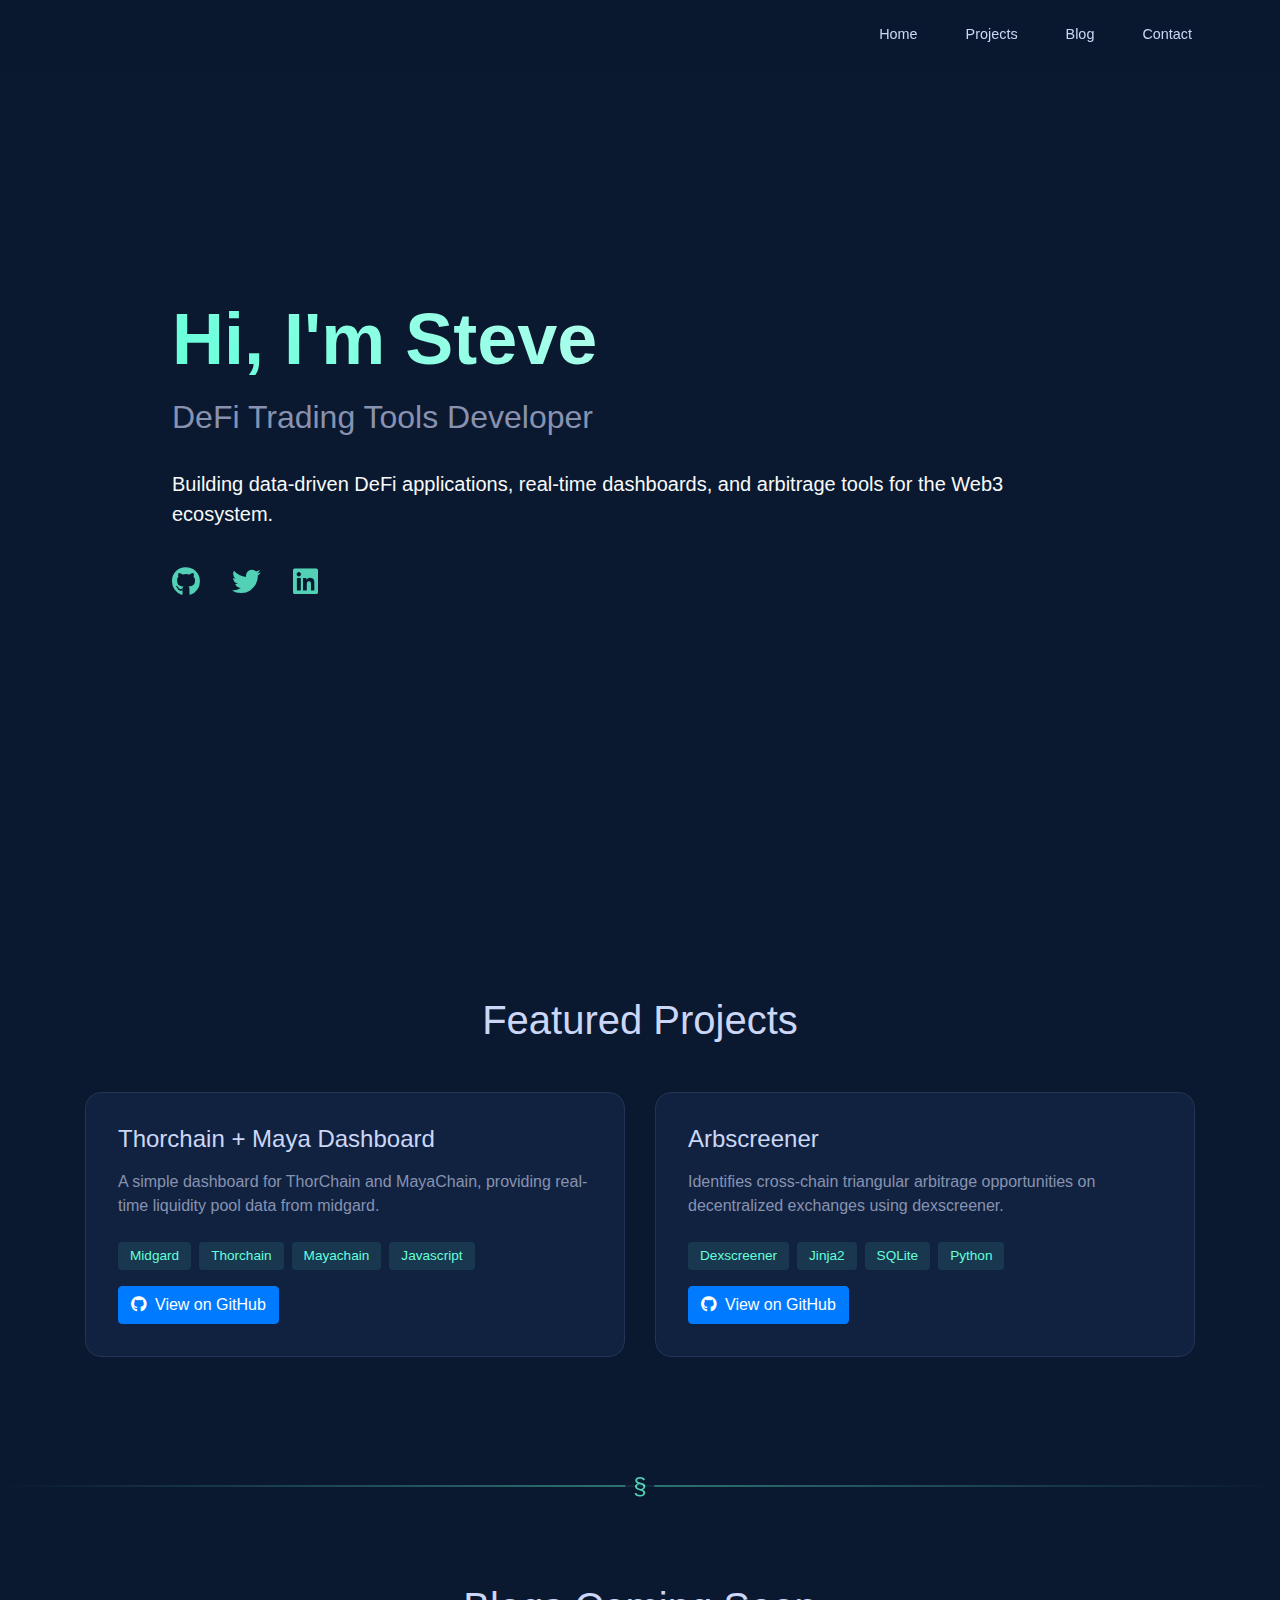
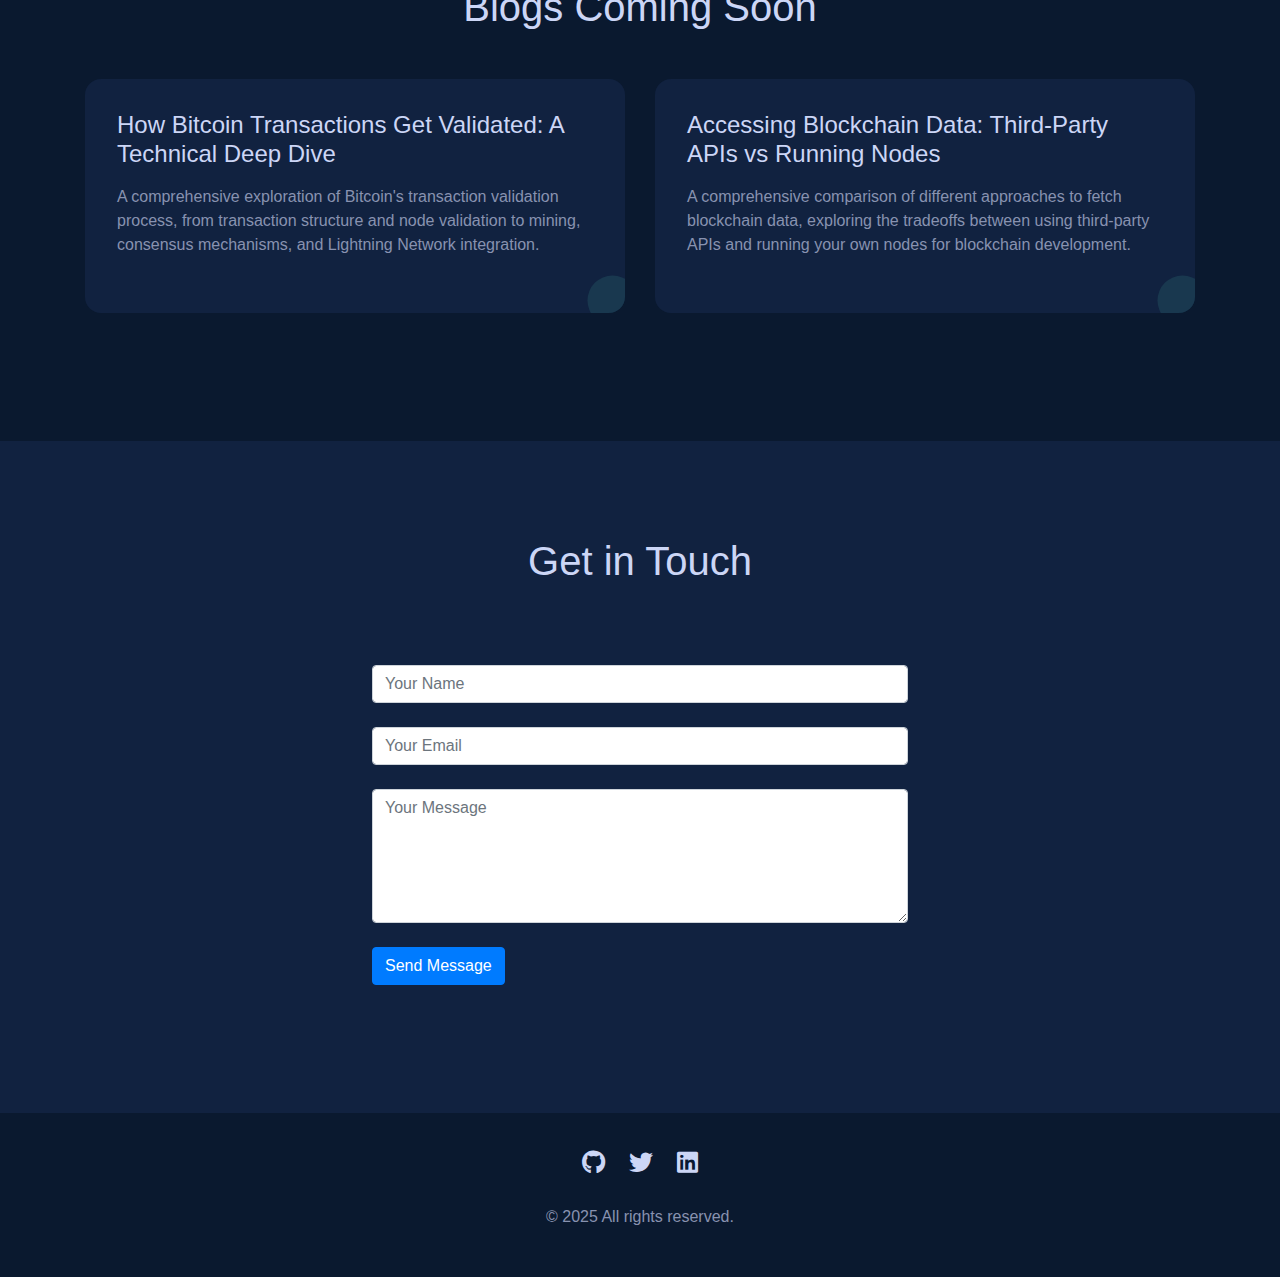
==== index.html @ c63697a7 "." ====
<!DOCTYPE html>
<html lang="en">
<head>
    <meta charset="UTF-8">
    <meta name="viewport" content="width=device-width, initial-scale=1.0">
    
    <!-- Enhanced SEO Meta Tags -->
    <meta name="description" content="Steve Howe - Blockchain Developer specializing in cryptocurrency, DeFi, and Web3 development. Former developer at Mandala Exchange and ShapeShift, based in Denver, Colorado and Dallas, Texas.">
    <meta name="keywords" content="Steve Howe, Blockchain Developer, Cryptocurrency, Mandala Exchange, ShapeShift, Denver, Dallas, Colorado, Texas, DeFi, Web3">
    <meta name="author" content="Steve Howe">
    
    <!-- Open Graph / Social Media Meta Tags -->
    <meta property="og:title" content="Steve Howe | Blockchain Developer Portfolio">
    <meta property="og:description" content="Steve Howe - Blockchain Developer specializing in cryptocurrency, DeFi, and Web3 development. Former developer at Mandala Exchange and ShapeShift.">
    <meta property="og:type" content="website">
    <meta property="og:url" content="https://howe-steve.github.io/Portfolio/">
    
    <!-- JSON-LD Structured Data -->
    <script type="application/ld+json">
    {
      "@context": "https://schema.org",
      "@type": "Person",
      "name": "Steve Howe",
      "jobTitle": "Blockchain Developer",
      "description": "Blockchain and cryptocurrency developer specializing in DeFi and Web3 development",
      "url": "https://howe-steve.github.io/Portfolio/",
      "sameAs": [
        "https://github.com/howe-steve",
        "https://x.com/bunt_btc",
        "https://www.linkedin.com/in/howe-s/"
      ],
      "address": {
        "@type": "PostalAddress",
        "addressRegion": ["Colorado", "Texas"],
        "addressLocality": ["Denver", "Dallas"]
      },
      "knowsAbout": ["Blockchain", "Cryptocurrency", "DeFi", "Web3", "Mandala Exchange", "ShapeShift"]
    }
    </script>
    
    <title>Steve Howe | Blockchain Developer - Denver & Dallas Based Cryptocurrency Expert</title>
    
    <!-- Prevent flash of white content -->
    <style>
        html, body {
            background-color: #0a192f !important;
        }
    </style>
    
    <!-- Resource hints for faster loading -->
    <link rel="preconnect" href="https://cdnjs.cloudflare.com">
    <link rel="preconnect" href="https://cdn.jsdelivr.net">
    <link rel="preload" href="static/styles.css" as="style">
    <link rel="preload" href="static/script.js" as="script">
    
    <!-- Critical CSS inline -->
    <style>
        /* Critical path CSS */
        :root {
            --primary-color: #0a192f;
            --secondary-color: #64ffda;
            --light-color: #ccd6f6;
        }
        body {
            font-family: system-ui, -apple-system, sans-serif;
            background-color: var(--primary-color);
            color: var(--light-color);
            margin: 0;
            opacity: 0;
            min-height: 100vh;
            width: 100%;
        }
        body.loaded {
            opacity: 1;
            transition: opacity 0.3s ease;
        }
        .loading-bar {
            position: fixed;
            top: 0;
            left: 0;
            width: 100%;
            height: 3px;
            background-color: var(--secondary-color);
            transform-origin: left;
            z-index: 2000;
        }
        /* Ensure sections have background color during load */
        #blog, #projects, #contact {
            background-color: var(--primary-color);
            width: 100%;
            margin: 0;
            padding: 6rem 0;
        }
        .container {
            width: 100%;
            max-width: 1200px;
            margin: 0 auto;
            padding: 0 2rem;
        }
    </style>
    
    <!-- Preload main stylesheet -->
    <link rel="preload" href="static/styles.css" as="style">
    
    <!-- Load main stylesheet -->
    <link rel="stylesheet" href="static/styles.css">
    
    <!-- Defer non-critical CSS -->
    <link rel="stylesheet" href="https://cdnjs.cloudflare.com/ajax/libs/font-awesome/6.0.0-beta3/css/all.min.css" media="print" onload="this.media='all'">
    <link rel="stylesheet" href="https://cdn.jsdelivr.net/npm/bootstrap@4.1.3/dist/css/bootstrap.min.css" media="print" onload="this.media='all'">
    
    <!-- Optimized font loading -->
    <link rel="preconnect" href="https://fonts.googleapis.com">
    <link rel="preconnect" href="https://fonts.gstatic.com" crossorigin>
    <link href="https://fonts.googleapis.com/css2?family=Inter:wght@400;500;600;700&display=swap" rel="stylesheet" media="print" onload="this.media='all'">
</head>
<body>
    <div class="loading-bar"></div>

    <nav class="nav-container">
        <div class="nav-links">
            <a href="#home" class="nav-link">Home</a>
            <a href="#projects" class="nav-link">Projects</a>
            <a href="#blog" class="nav-link">Blog</a>
            <a href="#contact" class="nav-link">Contact</a>
        </div>
    </nav>

    <section id="home">
        <div class="container-home-content">
            <h1 class="container-home-heading">Hi, I'm Steve</h1>
            <h2 class="container-home-subheading">DeFi Trading Tools Developer</h2>
            <p class="lead text-light">Building data-driven DeFi applications, real-time dashboards, and arbitrage tools for the Web3 ecosystem.</p>
            <div class="home-social-links">
                <a href="https://github.com/howe-steve" class="home-social-link" target="_blank" rel="noopener noreferrer">
                    <i class="fab fa-github"></i>
                </a>
                <a href="https://x.com/bunt_btc" class="home-social-link" target="_blank" rel="noopener noreferrer">
                    <i class="fab fa-twitter"></i>
                </a>
                <a href="https://www.linkedin.com/in/howe-s/" class="home-social-link" target="_blank" rel="noopener noreferrer">
                    <i class="fab fa-linkedin"></i>
                </a>
            </div>
        </div>
    </section>

    <section id="projects">
        <div class="container">
            <h2 class="section-title">Featured Projects</h2>
            <div class="row">
                <div class="col-md-6">
                    <div class="project-card">
                        <h3 class="project-title">Thorchain + Maya Dashboard</h3>
                        <p class="project-description">A simple dashboard for ThorChain and MayaChain, providing real-time liquidity pool data from midgard.</p>
                        <div class="tech-stack">
                            <span class="tech-tag">Midgard</span>
                            <span class="tech-tag">Thorchain</span>
                            <span class="tech-tag">Mayachain</span>
                            <span class="tech-tag">Javascript</span>
                        </div>
                        <div class="mt-3">
                            <a href="https://github.com/howe-steve/thorchain-dashboard" class="btn btn-primary">
                                <i class="fab fa-github mr-2"></i>View on GitHub
                            </a>
                        </div>
                    </div>
                </div>
                <div class="col-md-6">
                    <div class="project-card">
                        <h3 class="project-title">Arbscreener</h3>
                        <p class="project-description">Identifies cross-chain triangular arbitrage opportunities on decentralized exchanges using dexscreener.</p>
                        <div class="tech-stack">
                            <span class="tech-tag">Dexscreener</span>
                            <span class="tech-tag">Jinja2</span>
                            <span class="tech-tag">SQLite</span>
                            <span class="tech-tag">Python</span>
                        </div>
                        <div class="mt-3">
                            <a href="https://github.com/howe-steve/arbscreener" class="btn btn-primary">
                                <i class="fab fa-github mr-2"></i>View on GitHub
                            </a>
                        </div>
                    </div>
                </div>
            </div>
        </div>
    </section>

    <div class="section-divider"></div>

    <section id="blog">
        <div class="container">
            <h2 class="section-title">Blogs Coming Soon</h2>
            <div class="row">
                <div class="col-md-6">
                    <div class="blog-post">
                        <h3 class="blog-title">How Bitcoin Transactions Get Validated: A Technical Deep Dive</h3>
                        <p class="blog-excerpt">A comprehensive exploration of Bitcoin's transaction validation process, from transaction structure and node validation to mining, consensus mechanisms, and Lightning Network integration.</p>
                        <!-- <a href="blog.html?id=bitcoin-validation" class="btn btn-primary">Read More</a> -->
                    </div>
                </div>
                <div class="col-md-6">
                    <div class="blog-post">
                        <h3 class="blog-title">Accessing Blockchain Data: Third-Party APIs vs Running Nodes</h3>
                        <p class="blog-excerpt">A comprehensive comparison of different approaches to fetch blockchain data, exploring the tradeoffs between using third-party APIs and running your own nodes for blockchain development.</p>
                        <!-- <a href="blog.html?id=blockchain-data" class="btn btn-primary">Read More</a> -->
                    </div>
                </div>
            </div>
        </div>
    </section>

    <section id="contact">
        <div class="container">
            <h2 class="section-title">Get in Touch</h2>
            <form class="contact-form">
                <div class="form-group">
                    <input type="text" class="form-control" placeholder="Your Name" required>
                </div>
                <div class="form-group">
                    <input type="email" class="form-control" placeholder="Your Email" required>
                </div>
                <div class="form-group">
                    <textarea class="form-control" rows="5" placeholder="Your Message" required></textarea>
                </div>
                <button type="submit" class="btn btn-primary">Send Message</button>
            </form>
        </div>
    </section>

    <footer>
        <div class="container">
            <div class="social-links">
                <a href="https://github.com/howe-steve" class="social-link"><i class="fab fa-github"></i></a>
                <a href="https://x.com/bunt_btc" class="social-link"><i class="fab fa-twitter"></i></a>
                <a href="https://www.linkedin.com/in/howe-s/" class="social-link"><i class="fab fa-linkedin"></i></a>
            </div>
            <p>&copy; 2025 All rights reserved.</p>
        </div>
    </footer>
    <script src="static/script.js"></script>
</body>
</html>
</qodoArtifact>
---- static/styles.css ----
:root {
    --primary-color: #0a192f;
    --secondary-color: #64ffda;
    --dark-color: #112240;
    --light-color: #ccd6f6;
    --text-color: #8892b0;
    --border-color: #233554;
    --hover-color: #172a45;
}

/* Base Styles */
body {
    font-family: 'Inter', system-ui, -apple-system, sans-serif;
    background-color: var(--primary-color);
    color: var(--light-color);
    line-height: 1.7;
    overflow-x: hidden;
    opacity: 0;
    transition: opacity 0.5s ease;
}

body.loaded {
    opacity: 1;
}

/* Navigation */
.nav-container {
    position: fixed;
    top: 0;
    width: 100%;
    background-color: rgba(10, 25, 47, 0.85);
    backdrop-filter: blur(10px);
    z-index: 1000;
    padding: 1rem 0;
    transition: all 0.3s ease;
}

.nav-container.scrolled {
    padding: 0.5rem 0;
    box-shadow: 0 10px 30px -10px rgba(2,12,27,0.7);
}

.nav-links {
    display: flex;
    justify-content: flex-end;
    align-items: center;
    max-width: 1200px;
    margin: 0 auto;
    padding: 0 2rem;
}

.nav-link {
    color: var(--light-color);
    text-decoration: none;
    padding: 0.5rem 1rem;
    margin-left: 1rem;
    border-radius: 4px;
    transition: all 0.3s ease;
    font-size: 0.9rem;
    position: relative;
}

.nav-link::after {
    content: '';
    position: absolute;
    width: 0;
    height: 2px;
    bottom: 0;
    left: 50%;
    background-color: var(--secondary-color);
    transition: all 0.3s ease;
}

.nav-link:hover::after {
    width: 100%;
    left: 0;
}

/* Home Section */
#home {
    min-height: 100vh;
    display: flex;
    align-items: center;
    padding: 0 1.5rem;
    position: relative;
    background: linear-gradient(
        to bottom,
        var(--primary-color) 0%,
        rgba(10, 25, 47, 0.95) 100%
    );
}

.container-home-content {
    max-width: 1000px;
    margin: 0 auto;
    padding: 2rem;
}

.container-home-heading {
    font-size: 4.5rem;
    font-weight: 800;
    margin-bottom: 1rem;
    background: linear-gradient(45deg, var(--secondary-color), #fff);
    -webkit-background-clip: text;
    -webkit-text-fill-color: transparent;
    animation: fadeInUp 1s ease-out;
}

.container-home-subheading {
    font-size: 2rem;
    color: var(--text-color);
    margin-bottom: 2rem;
    animation: fadeInUp 1.2s ease-out;
}

/* Home Social Links */
.home-social-links {
    display: flex;
    gap: 2rem;
    margin-top: 2rem;
    animation: fadeInUp 1.4s ease-out;
}

.home-social-link {
    color: var(--secondary-color);
    font-size: 1.8rem;
    transition: all 0.3s ease;
    opacity: 0.8;
}

.home-social-link:hover {
    opacity: 1;
    transform: translateY(-3px);
    color: var(--secondary-color);
}

/* Projects Section */
#projects {
    width: 100%;
    background-color: var(--primary-color);
    padding: 6rem 0;
    margin: 0;
}

.section-title {
    font-size: 2.5rem;
    margin-bottom: 3rem;
    text-align: center;
    color: var(--light-color);
}

.project-card {
    background-color: var(--dark-color);
    border-radius: 1rem;
    padding: 2rem;
    transition: all 0.3s ease;
    border: 1px solid var(--border-color);
    position: relative;
    overflow: hidden;
    margin-bottom: 2rem;
}

.project-card::before {
    content: '';
    position: absolute;
    top: 0;
    left: 0;
    width: 100%;
    height: 4px;
    background: linear-gradient(90deg, var(--secondary-color), #64ffda);
    transform: scaleX(0);
    transition: transform 0.3s ease;
}

.project-card:hover::before {
    transform: scaleX(1);
}

.project-card:hover {
    transform: translateY(-10px);
}

.project-title {
    font-size: 1.5rem;
    color: var(--light-color);
    margin-bottom: 1rem;
}

.project-description {
    color: var(--text-color);
    margin-bottom: 1.5rem;
}

.tech-stack {
    display: flex;
    flex-wrap: wrap;
    gap: 0.5rem;
    margin-top: 1rem;
}

.tech-tag {
    background-color: rgba(100, 255, 218, 0.1);
    color: var(--secondary-color);
    padding: 0.25rem 0.75rem;
    border-radius: 4px;
    font-size: 0.85rem;
    transition: all 0.3s ease;
}

.tech-tag:hover {
    background-color: rgba(100, 255, 218, 0.2);
    transform: translateY(-2px);
}

/* Blog Section */
#blog {
    width: 100%;
    background-color: var(--primary-color);
    padding: 6rem 0;
    margin: 0;
}

.blog-post {
    background-color: var(--dark-color);
    border-radius: 1rem;
    padding: 2rem;
    transition: all 0.3s ease;
    position: relative;
    overflow: hidden;
    margin-bottom: 2rem;
}

.blog-post::after {
    content: '';
    position: absolute;
    bottom: 0;
    right: 0;
    width: 50px;
    height: 50px;
    background: var(--secondary-color);
    opacity: 0.1;
    border-radius: 50%;
    transform: translate(25%, 25%);
    transition: all 0.3s ease;
}

.blog-post:hover::after {
    transform: scale(3);
}

.blog-title {
    font-size: 1.5rem;
    color: var(--light-color);
    margin-bottom: 1rem;
}

.blog-excerpt {
    color: var(--text-color);
    margin-bottom: 1.5rem;
}

/* Contact Section */
#contact {
    width: 100%;
    background-color: var(--dark-color);
    padding: 6rem 0;
    margin: 0;
}

.contact-form {
    max-width: 600px;
    margin: 0 auto;
    padding: 2rem;
}

.form-control {
    background-color: var(--primary-color);
    border: 1px solid var(--border-color);
    color: var(--light-color);
    padding: 1rem;
    margin-bottom: 1.5rem;
    border-radius: 0.5rem;
}

.form-control:focus {
    border-color: var(--secondary-color);
    box-shadow: 0 0 0 0.2rem rgba(100, 255, 218, 0.25);
}

.btn-primary {
    background-color: transparent;
    border: 1px solid var(--secondary-color);
    color: var(--secondary-color);
    padding: 0.75rem 2rem;
    border-radius: 0.5rem;
    transition: all 0.3s ease;
}

.btn-primary:hover {
    background-color: rgba(100, 255, 218, 0.1);
    transform: translateY(-2px);
}

/* Footer */
footer {
    background-color: var(--primary-color);
    padding: 2rem 0;
    text-align: center;
    color: var(--text-color);
}

.social-links {
    display: flex;
    justify-content: center;
    gap: 1.5rem;
    margin-bottom: 1.5rem;
}

.social-link {
    color: var(--light-color);
    font-size: 1.5rem;
    transition: all 0.3s ease;
}

.social-link:hover {
    color: var(--secondary-color);
    transform: translateY(-2px);
}

/* Animations */
@keyframes fadeInUp {
    from {
        opacity: 0;
        transform: translateY(20px);
    }
    to {
        opacity: 1;
        transform: translateY(0);
    }
}

/* Loading Animation */
.loading-bar {
    position: fixed;
    top: 0;
    left: 0;
    width: 100%;
    height: 3px;
    background-color: var(--secondary-color);
    transform-origin: left;
    opacity: 0.7;
    z-index: 2000;
}

@keyframes loading {
    0% { transform: scaleX(0); }
    50% { transform: scaleX(0.5); }
    100% { transform: scaleX(1); }
}

/* Responsive Design */
@media (max-width: 768px) {
    .container-home-heading {
        font-size: 3rem;
    }

    .container-home-subheading {
        font-size: 1.5rem;
    }

    .nav-container {
        padding: 0.5rem 0;
    }

    .nav-links {
        justify-content: center;
    }

    .nav-link {
        padding: 0.25rem 0.5rem;
        margin-left: 0.5rem;
    }

    .project-card, .blog-post {
        margin-bottom: 1.5rem;
    }
}

/* Update container class */
.container {
    width: 100%;
    max-width: 1200px;
    margin: 0 auto;
    padding: 0 2rem;
}

/* Section Divider */
.section-divider {
    width: 100%;
    height: 2px;
    background-color: var(--primary-color);
    position: relative;
    margin: 0;
    padding: 0;
}

.section-divider::after {
    content: '';
    position: absolute;
    top: 50%;
    left: 0;
    width: 100%;
    height: 2px;
    background: linear-gradient(
        90deg,
        transparent 0%,
        var(--secondary-color) 50%,
        transparent 100%
    );
    opacity: 0.4;
    transform: translateY(-50%);
}

.section-divider::before {
    content: '§';
    position: absolute;
    left: 50%;
    top: 50%;
    transform: translate(-50%, -50%);
    background-color: var(--primary-color);
    color: var(--secondary-color);
    padding: 0.5rem;
    font-size: 1.5rem;
    opacity: 0.8;
    z-index: 1;
}

#blog-content {
    background-color: var(--dark-color);
    color: var(--light-color);
    position: relative;
    z-index: 1;
    user-select: text;
    -webkit-user-select: text;
    -moz-user-select: text;
    -ms-user-select: text;
}
---- static/styles.css ----
:root {
    --primary-color: #0a192f;
    --secondary-color: #64ffda;
    --dark-color: #112240;
    --light-color: #ccd6f6;
    --text-color: #8892b0;
    --border-color: #233554;
    --hover-color: #172a45;
}

/* Base Styles */
body {
    font-family: 'Inter', system-ui, -apple-system, sans-serif;
    background-color: var(--primary-color);
    color: var(--light-color);
    line-height: 1.7;
    overflow-x: hidden;
    opacity: 0;
    transition: opacity 0.5s ease;
}

body.loaded {
    opacity: 1;
}

/* Navigation */
.nav-container {
    position: fixed;
    top: 0;
    width: 100%;
    background-color: rgba(10, 25, 47, 0.85);
    backdrop-filter: blur(10px);
    z-index: 1000;
    padding: 1rem 0;
    transition: all 0.3s ease;
}

.nav-container.scrolled {
    padding: 0.5rem 0;
    box-shadow: 0 10px 30px -10px rgba(2,12,27,0.7);
}

.nav-links {
    display: flex;
    justify-content: flex-end;
    align-items: center;
    max-width: 1200px;
    margin: 0 auto;
    padding: 0 2rem;
}

.nav-link {
    color: var(--light-color);
    text-decoration: none;
    padding: 0.5rem 1rem;
    margin-left: 1rem;
    border-radius: 4px;
    transition: all 0.3s ease;
    font-size: 0.9rem;
    position: relative;
}

.nav-link::after {
    content: '';
    position: absolute;
    width: 0;
    height: 2px;
    bottom: 0;
    left: 50%;
    background-color: var(--secondary-color);
    transition: all 0.3s ease;
}

.nav-link:hover::after {
    width: 100%;
    left: 0;
}

/* Home Section */
#home {
    min-height: 100vh;
    display: flex;
    align-items: center;
    padding: 0 1.5rem;
    position: relative;
    background: linear-gradient(
        to bottom,
        var(--primary-color) 0%,
        rgba(10, 25, 47, 0.95) 100%
    );
}

.container-home-content {
    max-width: 1000px;
    margin: 0 auto;
    padding: 2rem;
}

.container-home-heading {
    font-size: 4.5rem;
    font-weight: 800;
    margin-bottom: 1rem;
    background: linear-gradient(45deg, var(--secondary-color), #fff);
    -webkit-background-clip: text;
    -webkit-text-fill-color: transparent;
    animation: fadeInUp 1s ease-out;
}

.container-home-subheading {
    font-size: 2rem;
    color: var(--text-color);
    margin-bottom: 2rem;
    animation: fadeInUp 1.2s ease-out;
}

/* Home Social Links */
.home-social-links {
    display: flex;
    gap: 2rem;
    margin-top: 2rem;
    animation: fadeInUp 1.4s ease-out;
}

.home-social-link {
    color: var(--secondary-color);
    font-size: 1.8rem;
    transition: all 0.3s ease;
    opacity: 0.8;
}

.home-social-link:hover {
    opacity: 1;
    transform: translateY(-3px);
    color: var(--secondary-color);
}

/* Projects Section */
#projects {
    width: 100%;
    background-color: var(--primary-color);
    padding: 6rem 0;
    margin: 0;
}

.section-title {
    font-size: 2.5rem;
    margin-bottom: 3rem;
    text-align: center;
    color: var(--light-color);
}

.project-card {
    background-color: var(--dark-color);
    border-radius: 1rem;
    padding: 2rem;
    transition: all 0.3s ease;
    border: 1px solid var(--border-color);
    position: relative;
    overflow: hidden;
    margin-bottom: 2rem;
}

.project-card::before {
    content: '';
    position: absolute;
    top: 0;
    left: 0;
    width: 100%;
    height: 4px;
    background: linear-gradient(90deg, var(--secondary-color), #64ffda);
    transform: scaleX(0);
    transition: transform 0.3s ease;
}

.project-card:hover::before {
    transform: scaleX(1);
}

.project-card:hover {
    transform: translateY(-10px);
}

.project-title {
    font-size: 1.5rem;
    color: var(--light-color);
    margin-bottom: 1rem;
}

.project-description {
    color: var(--text-color);
    margin-bottom: 1.5rem;
}

.tech-stack {
    display: flex;
    flex-wrap: wrap;
    gap: 0.5rem;
    margin-top: 1rem;
}

.tech-tag {
    background-color: rgba(100, 255, 218, 0.1);
    color: var(--secondary-color);
    padding: 0.25rem 0.75rem;
    border-radius: 4px;
    font-size: 0.85rem;
    transition: all 0.3s ease;
}

.tech-tag:hover {
    background-color: rgba(100, 255, 218, 0.2);
    transform: translateY(-2px);
}

/* Blog Section */
#blog {
    width: 100%;
    background-color: var(--primary-color);
    padding: 6rem 0;
    margin: 0;
}

.blog-post {
    background-color: var(--dark-color);
    border-radius: 1rem;
    padding: 2rem;
    transition: all 0.3s ease;
    position: relative;
    overflow: hidden;
    margin-bottom: 2rem;
}

.blog-post::after {
    content: '';
    position: absolute;
    bottom: 0;
    right: 0;
    width: 50px;
    height: 50px;
    background: var(--secondary-color);
    opacity: 0.1;
    border-radius: 50%;
    transform: translate(25%, 25%);
    transition: all 0.3s ease;
}

.blog-post:hover::after {
    transform: scale(3);
}

.blog-title {
    font-size: 1.5rem;
    color: var(--light-color);
    margin-bottom: 1rem;
}

.blog-excerpt {
    color: var(--text-color);
    margin-bottom: 1.5rem;
}

/* Contact Section */
#contact {
    width: 100%;
    background-color: var(--dark-color);
    padding: 6rem 0;
    margin: 0;
}

.contact-form {
    max-width: 600px;
    margin: 0 auto;
    padding: 2rem;
}

.form-control {
    background-color: var(--primary-color);
    border: 1px solid var(--border-color);
    color: var(--light-color);
    padding: 1rem;
    margin-bottom: 1.5rem;
    border-radius: 0.5rem;
}

.form-control:focus {
    border-color: var(--secondary-color);
    box-shadow: 0 0 0 0.2rem rgba(100, 255, 218, 0.25);
}

.btn-primary {
    background-color: transparent;
    border: 1px solid var(--secondary-color);
    color: var(--secondary-color);
    padding: 0.75rem 2rem;
    border-radius: 0.5rem;
    transition: all 0.3s ease;
}

.btn-primary:hover {
    background-color: rgba(100, 255, 218, 0.1);
    transform: translateY(-2px);
}

/* Footer */
footer {
    background-color: var(--primary-color);
    padding: 2rem 0;
    text-align: center;
    color: var(--text-color);
}

.social-links {
    display: flex;
    justify-content: center;
    gap: 1.5rem;
    margin-bottom: 1.5rem;
}

.social-link {
    color: var(--light-color);
    font-size: 1.5rem;
    transition: all 0.3s ease;
}

.social-link:hover {
    color: var(--secondary-color);
    transform: translateY(-2px);
}

/* Animations */
@keyframes fadeInUp {
    from {
        opacity: 0;
        transform: translateY(20px);
    }
    to {
        opacity: 1;
        transform: translateY(0);
    }
}

/* Loading Animation */
.loading-bar {
    position: fixed;
    top: 0;
    left: 0;
    width: 100%;
    height: 3px;
    background-color: var(--secondary-color);
    transform-origin: left;
    opacity: 0.7;
    z-index: 2000;
}

@keyframes loading {
    0% { transform: scaleX(0); }
    50% { transform: scaleX(0.5); }
    100% { transform: scaleX(1); }
}

/* Responsive Design */
@media (max-width: 768px) {
    .container-home-heading {
        font-size: 3rem;
    }

    .container-home-subheading {
        font-size: 1.5rem;
    }

    .nav-container {
        padding: 0.5rem 0;
    }

    .nav-links {
        justify-content: center;
    }

    .nav-link {
        padding: 0.25rem 0.5rem;
        margin-left: 0.5rem;
    }

    .project-card, .blog-post {
        margin-bottom: 1.5rem;
    }
}

/* Update container class */
.container {
    width: 100%;
    max-width: 1200px;
    margin: 0 auto;
    padding: 0 2rem;
}

/* Section Divider */
.section-divider {
    width: 100%;
    height: 2px;
    background-color: var(--primary-color);
    position: relative;
    margin: 0;
    padding: 0;
}

.section-divider::after {
    content: '';
    position: absolute;
    top: 50%;
    left: 0;
    width: 100%;
    height: 2px;
    background: linear-gradient(
        90deg,
        transparent 0%,
        var(--secondary-color) 50%,
        transparent 100%
    );
    opacity: 0.4;
    transform: translateY(-50%);
}

.section-divider::before {
    content: '§';
    position: absolute;
    left: 50%;
    top: 50%;
    transform: translate(-50%, -50%);
    background-color: var(--primary-color);
    color: var(--secondary-color);
    padding: 0.5rem;
    font-size: 1.5rem;
    opacity: 0.8;
    z-index: 1;
}

#blog-content {
    background-color: var(--dark-color);
    color: var(--light-color);
    position: relative;
    z-index: 1;
    user-select: text;
    -webkit-user-select: text;
    -moz-user-select: text;
    -ms-user-select: text;
}
---- static/styles.css ----
:root {
    --primary-color: #0a192f;
    --secondary-color: #64ffda;
    --dark-color: #112240;
    --light-color: #ccd6f6;
    --text-color: #8892b0;
    --border-color: #233554;
    --hover-color: #172a45;
}

/* Base Styles */
body {
    font-family: 'Inter', system-ui, -apple-system, sans-serif;
    background-color: var(--primary-color);
    color: var(--light-color);
    line-height: 1.7;
    overflow-x: hidden;
    opacity: 0;
    transition: opacity 0.5s ease;
}

body.loaded {
    opacity: 1;
}

/* Navigation */
.nav-container {
    position: fixed;
    top: 0;
    width: 100%;
    background-color: rgba(10, 25, 47, 0.85);
    backdrop-filter: blur(10px);
    z-index: 1000;
    padding: 1rem 0;
    transition: all 0.3s ease;
}

.nav-container.scrolled {
    padding: 0.5rem 0;
    box-shadow: 0 10px 30px -10px rgba(2,12,27,0.7);
}

.nav-links {
    display: flex;
    justify-content: flex-end;
    align-items: center;
    max-width: 1200px;
    margin: 0 auto;
    padding: 0 2rem;
}

.nav-link {
    color: var(--light-color);
    text-decoration: none;
    padding: 0.5rem 1rem;
    margin-left: 1rem;
    border-radius: 4px;
    transition: all 0.3s ease;
    font-size: 0.9rem;
    position: relative;
}

.nav-link::after {
    content: '';
    position: absolute;
    width: 0;
    height: 2px;
    bottom: 0;
    left: 50%;
    background-color: var(--secondary-color);
    transition: all 0.3s ease;
}

.nav-link:hover::after {
    width: 100%;
    left: 0;
}

/* Home Section */
#home {
    min-height: 100vh;
    display: flex;
    align-items: center;
    padding: 0 1.5rem;
    position: relative;
    background: linear-gradient(
        to bottom,
        var(--primary-color) 0%,
        rgba(10, 25, 47, 0.95) 100%
    );
}

.container-home-content {
    max-width: 1000px;
    margin: 0 auto;
    padding: 2rem;
}

.container-home-heading {
    font-size: 4.5rem;
    font-weight: 800;
    margin-bottom: 1rem;
    background: linear-gradient(45deg, var(--secondary-color), #fff);
    -webkit-background-clip: text;
    -webkit-text-fill-color: transparent;
    animation: fadeInUp 1s ease-out;
}

.container-home-subheading {
    font-size: 2rem;
    color: var(--text-color);
    margin-bottom: 2rem;
    animation: fadeInUp 1.2s ease-out;
}

/* Home Social Links */
.home-social-links {
    display: flex;
    gap: 2rem;
    margin-top: 2rem;
    animation: fadeInUp 1.4s ease-out;
}

.home-social-link {
    color: var(--secondary-color);
    font-size: 1.8rem;
    transition: all 0.3s ease;
    opacity: 0.8;
}

.home-social-link:hover {
    opacity: 1;
    transform: translateY(-3px);
    color: var(--secondary-color);
}

/* Projects Section */
#projects {
    width: 100%;
    background-color: var(--primary-color);
    padding: 6rem 0;
    margin: 0;
}

.section-title {
    font-size: 2.5rem;
    margin-bottom: 3rem;
    text-align: center;
    color: var(--light-color);
}

.project-card {
    background-color: var(--dark-color);
    border-radius: 1rem;
    padding: 2rem;
    transition: all 0.3s ease;
    border: 1px solid var(--border-color);
    position: relative;
    overflow: hidden;
    margin-bottom: 2rem;
}

.project-card::before {
    content: '';
    position: absolute;
    top: 0;
    left: 0;
    width: 100%;
    height: 4px;
    background: linear-gradient(90deg, var(--secondary-color), #64ffda);
    transform: scaleX(0);
    transition: transform 0.3s ease;
}

.project-card:hover::before {
    transform: scaleX(1);
}

.project-card:hover {
    transform: translateY(-10px);
}

.project-title {
    font-size: 1.5rem;
    color: var(--light-color);
    margin-bottom: 1rem;
}

.project-description {
    color: var(--text-color);
    margin-bottom: 1.5rem;
}

.tech-stack {
    display: flex;
    flex-wrap: wrap;
    gap: 0.5rem;
    margin-top: 1rem;
}

.tech-tag {
    background-color: rgba(100, 255, 218, 0.1);
    color: var(--secondary-color);
    padding: 0.25rem 0.75rem;
    border-radius: 4px;
    font-size: 0.85rem;
    transition: all 0.3s ease;
}

.tech-tag:hover {
    background-color: rgba(100, 255, 218, 0.2);
    transform: translateY(-2px);
}

/* Blog Section */
#blog {
    width: 100%;
    background-color: var(--primary-color);
    padding: 6rem 0;
    margin: 0;
}

.blog-post {
    background-color: var(--dark-color);
    border-radius: 1rem;
    padding: 2rem;
    transition: all 0.3s ease;
    position: relative;
    overflow: hidden;
    margin-bottom: 2rem;
}

.blog-post::after {
    content: '';
    position: absolute;
    bottom: 0;
    right: 0;
    width: 50px;
    height: 50px;
    background: var(--secondary-color);
    opacity: 0.1;
    border-radius: 50%;
    transform: translate(25%, 25%);
    transition: all 0.3s ease;
}

.blog-post:hover::after {
    transform: scale(3);
}

.blog-title {
    font-size: 1.5rem;
    color: var(--light-color);
    margin-bottom: 1rem;
}

.blog-excerpt {
    color: var(--text-color);
    margin-bottom: 1.5rem;
}

/* Contact Section */
#contact {
    width: 100%;
    background-color: var(--dark-color);
    padding: 6rem 0;
    margin: 0;
}

.contact-form {
    max-width: 600px;
    margin: 0 auto;
    padding: 2rem;
}

.form-control {
    background-color: var(--primary-color);
    border: 1px solid var(--border-color);
    color: var(--light-color);
    padding: 1rem;
    margin-bottom: 1.5rem;
    border-radius: 0.5rem;
}

.form-control:focus {
    border-color: var(--secondary-color);
    box-shadow: 0 0 0 0.2rem rgba(100, 255, 218, 0.25);
}

.btn-primary {
    background-color: transparent;
    border: 1px solid var(--secondary-color);
    color: var(--secondary-color);
    padding: 0.75rem 2rem;
    border-radius: 0.5rem;
    transition: all 0.3s ease;
}

.btn-primary:hover {
    background-color: rgba(100, 255, 218, 0.1);
    transform: translateY(-2px);
}

/* Footer */
footer {
    background-color: var(--primary-color);
    padding: 2rem 0;
    text-align: center;
    color: var(--text-color);
}

.social-links {
    display: flex;
    justify-content: center;
    gap: 1.5rem;
    margin-bottom: 1.5rem;
}

.social-link {
    color: var(--light-color);
    font-size: 1.5rem;
    transition: all 0.3s ease;
}

.social-link:hover {
    color: var(--secondary-color);
    transform: translateY(-2px);
}

/* Animations */
@keyframes fadeInUp {
    from {
        opacity: 0;
        transform: translateY(20px);
    }
    to {
        opacity: 1;
        transform: translateY(0);
    }
}

/* Loading Animation */
.loading-bar {
    position: fixed;
    top: 0;
    left: 0;
    width: 100%;
    height: 3px;
    background-color: var(--secondary-color);
    transform-origin: left;
    opacity: 0.7;
    z-index: 2000;
}

@keyframes loading {
    0% { transform: scaleX(0); }
    50% { transform: scaleX(0.5); }
    100% { transform: scaleX(1); }
}

/* Responsive Design */
@media (max-width: 768px) {
    .container-home-heading {
        font-size: 3rem;
    }

    .container-home-subheading {
        font-size: 1.5rem;
    }

    .nav-container {
        padding: 0.5rem 0;
    }

    .nav-links {
        justify-content: center;
    }

    .nav-link {
        padding: 0.25rem 0.5rem;
        margin-left: 0.5rem;
    }

    .project-card, .blog-post {
        margin-bottom: 1.5rem;
    }
}

/* Update container class */
.container {
    width: 100%;
    max-width: 1200px;
    margin: 0 auto;
    padding: 0 2rem;
}

/* Section Divider */
.section-divider {
    width: 100%;
    height: 2px;
    background-color: var(--primary-color);
    position: relative;
    margin: 0;
    padding: 0;
}

.section-divider::after {
    content: '';
    position: absolute;
    top: 50%;
    left: 0;
    width: 100%;
    height: 2px;
    background: linear-gradient(
        90deg,
        transparent 0%,
        var(--secondary-color) 50%,
        transparent 100%
    );
    opacity: 0.4;
    transform: translateY(-50%);
}

.section-divider::before {
    content: '§';
    position: absolute;
    left: 50%;
    top: 50%;
    transform: translate(-50%, -50%);
    background-color: var(--primary-color);
    color: var(--secondary-color);
    padding: 0.5rem;
    font-size: 1.5rem;
    opacity: 0.8;
    z-index: 1;
}

#blog-content {
    background-color: var(--dark-color);
    color: var(--light-color);
    position: relative;
    z-index: 1;
    user-select: text;
    -webkit-user-select: text;
    -moz-user-select: text;
    -ms-user-select: text;
}
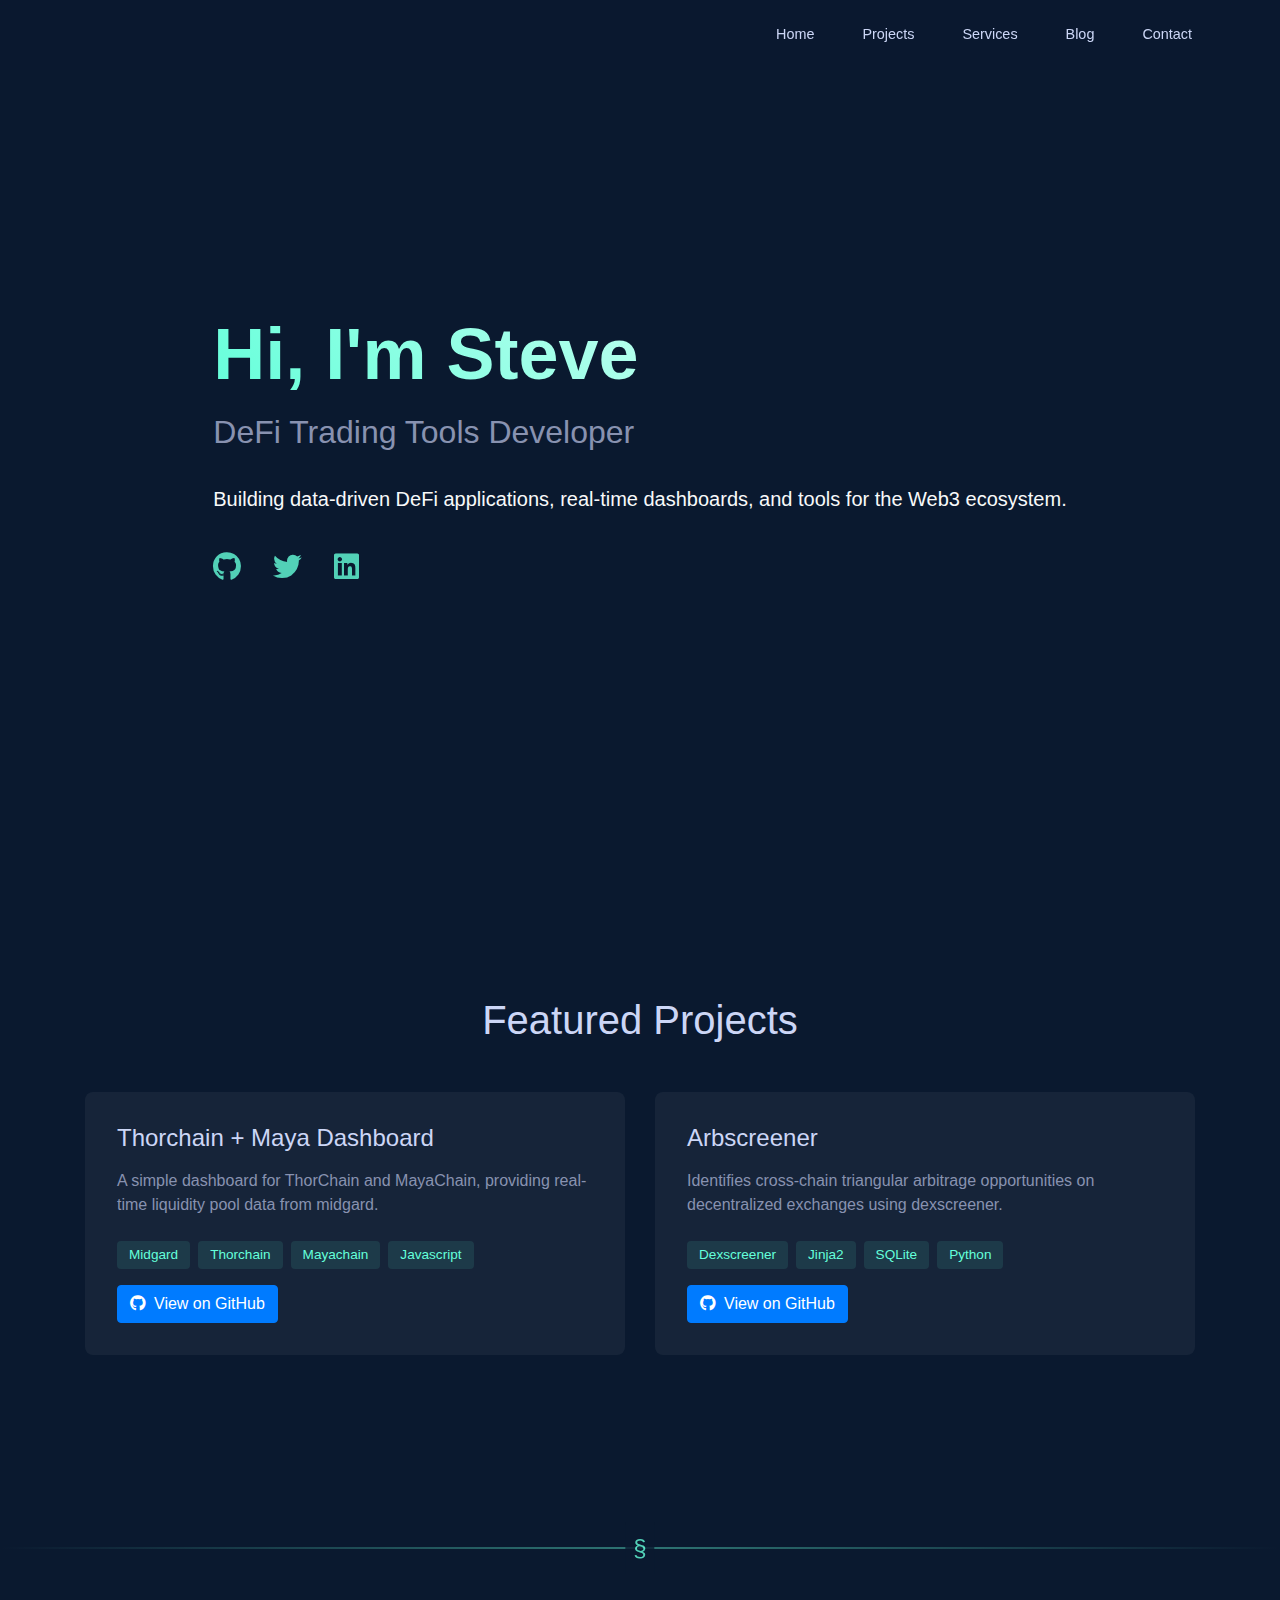
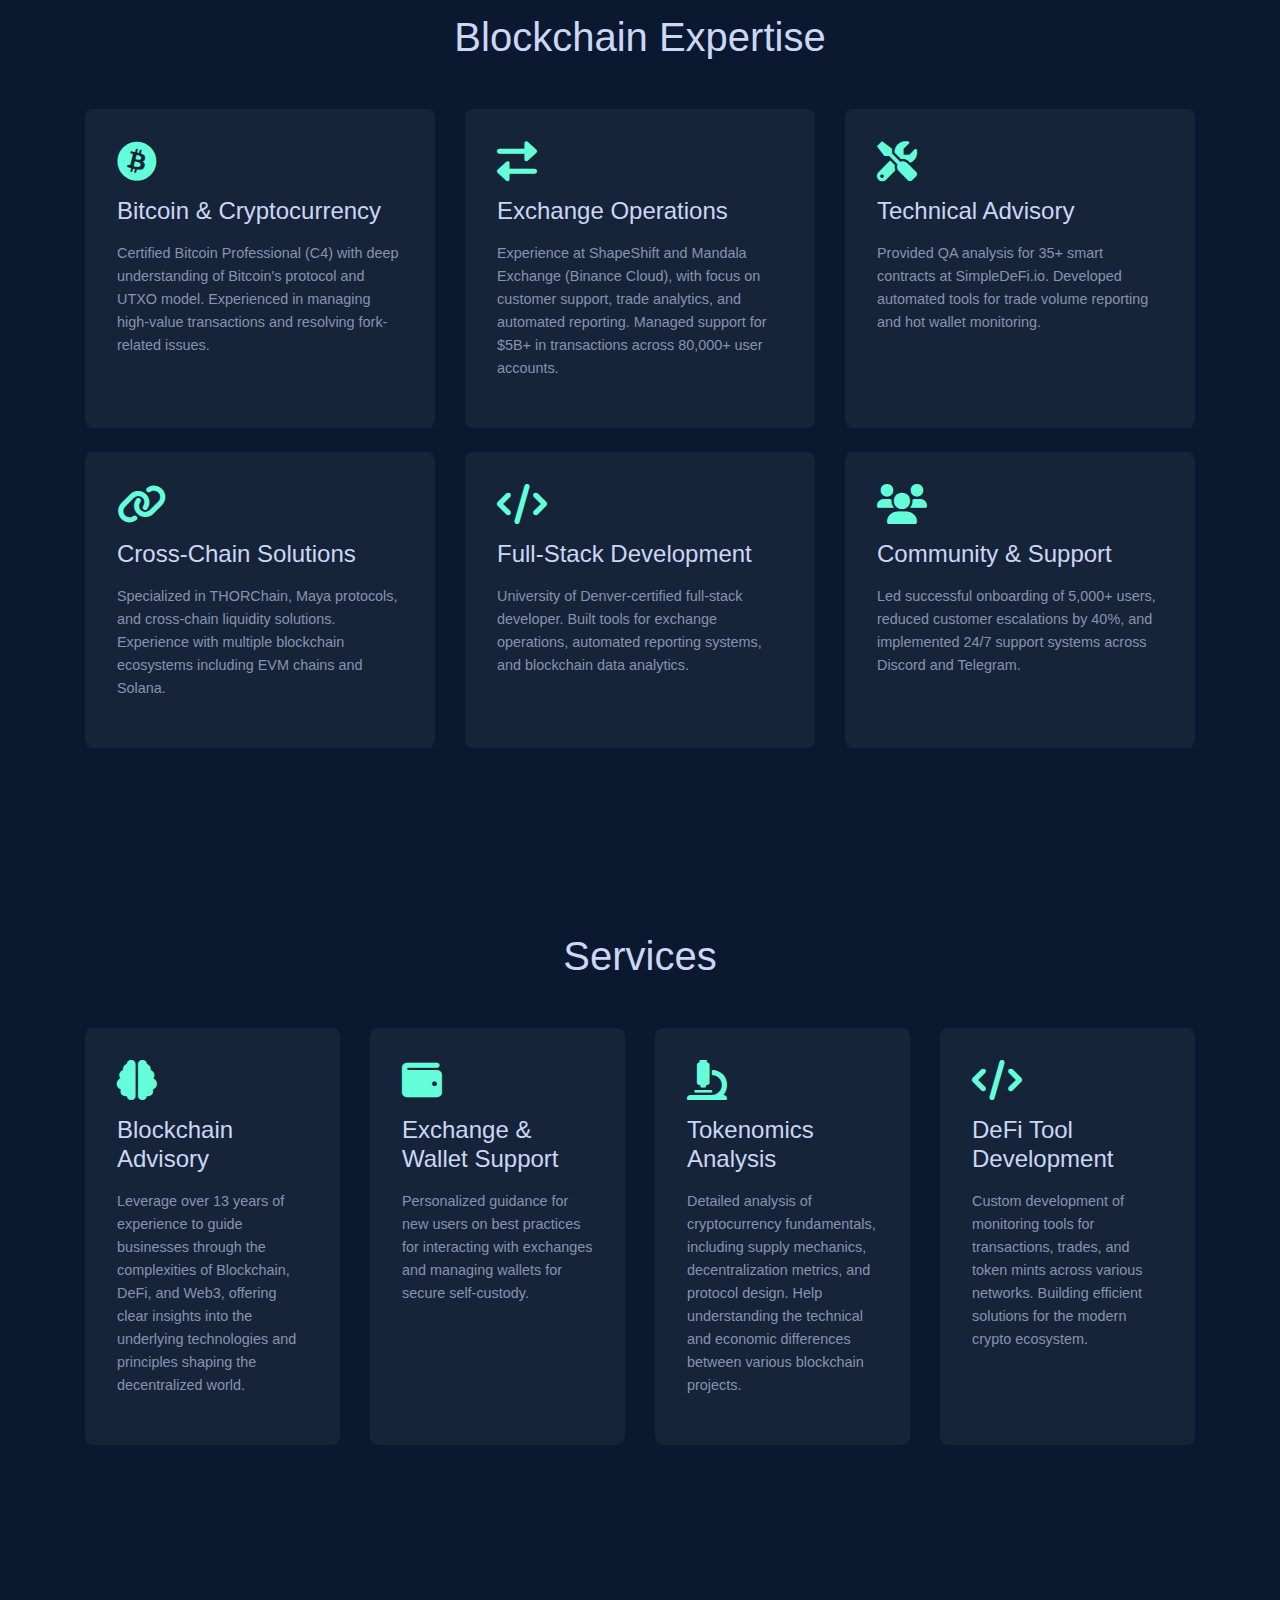
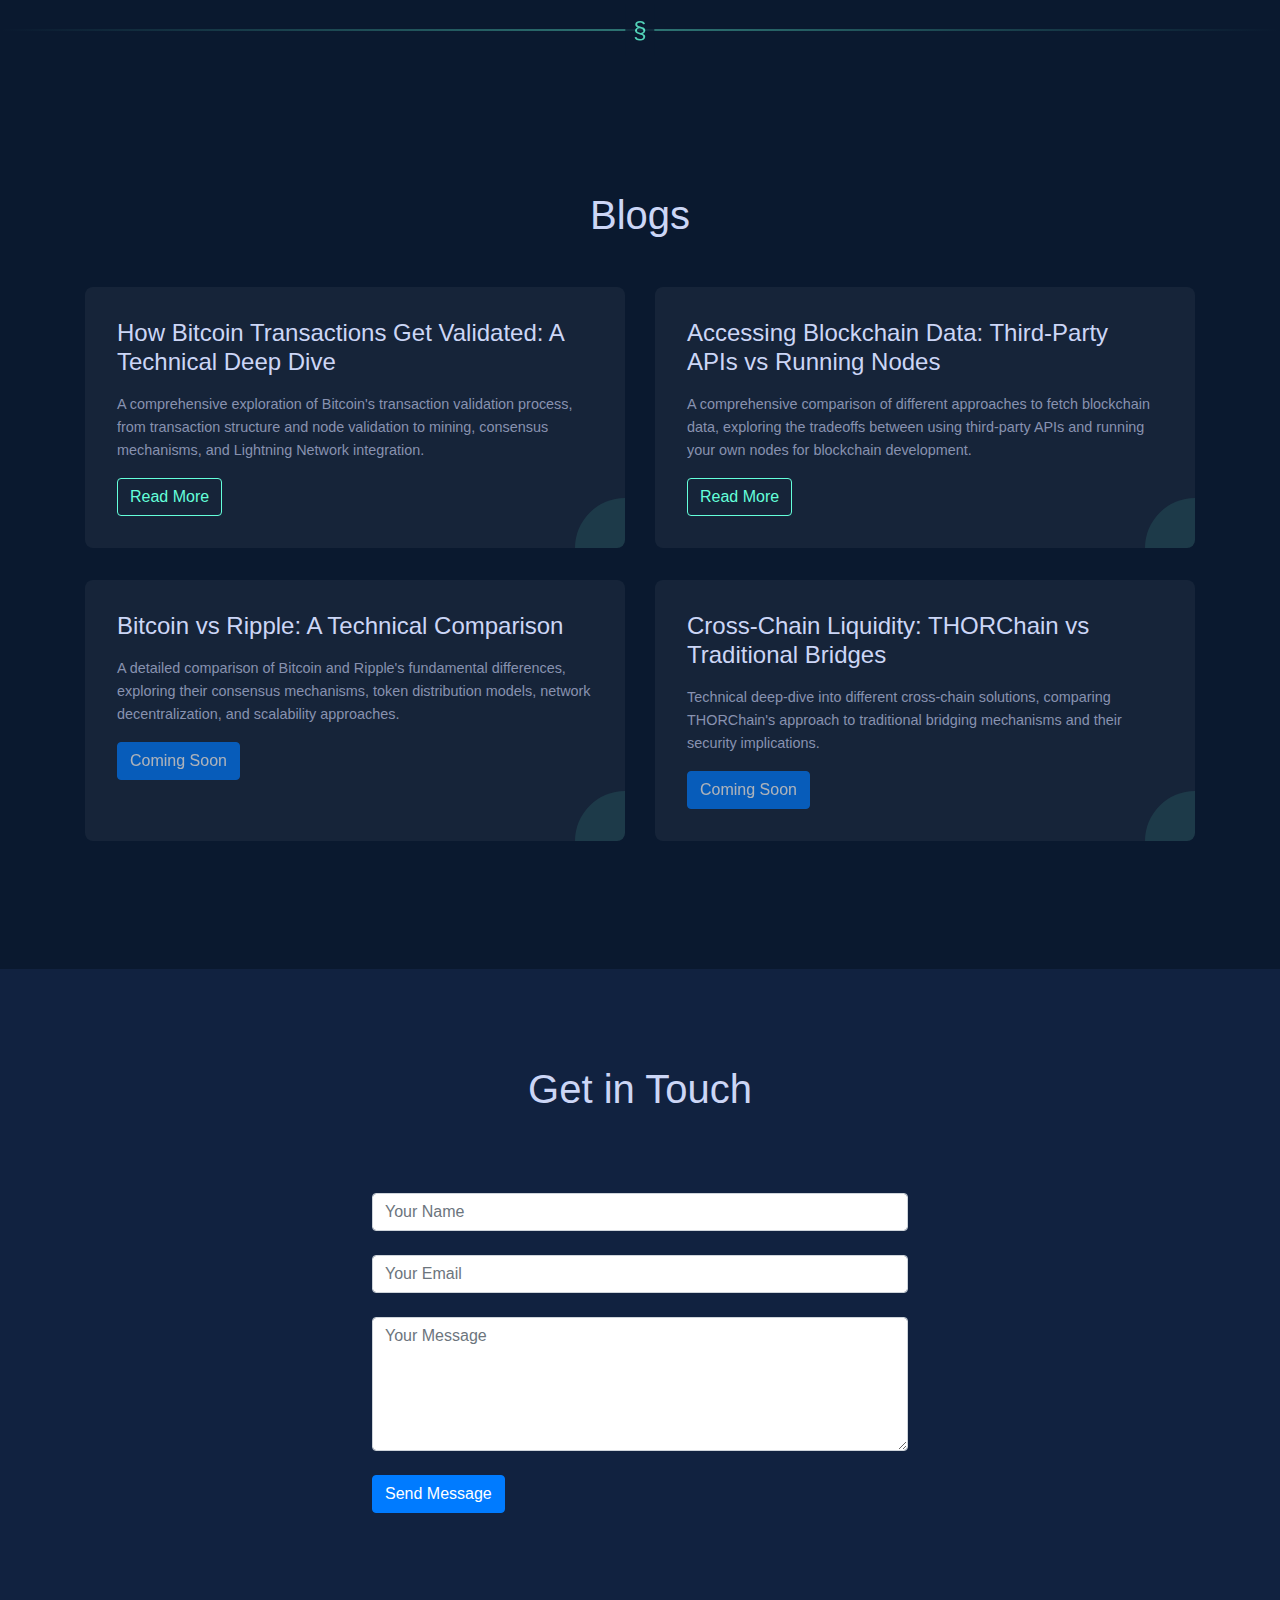
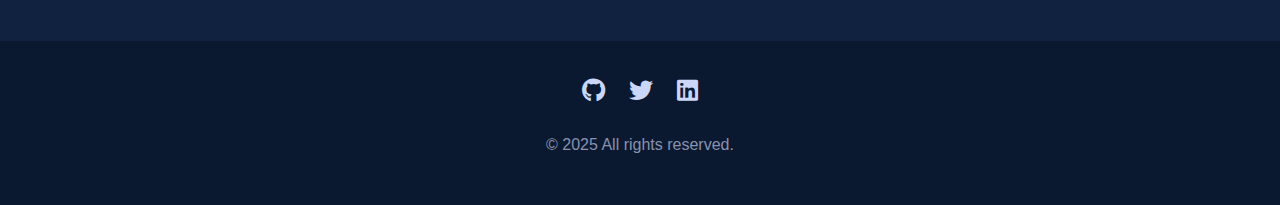
==== commit 76c534ce: "updated" ====
--- a/index.html
+++ b/index.html
@@ -121,6 +121,7 @@
         <div class="nav-links">
             <a href="#home" class="nav-link">Home</a>
             <a href="#projects" class="nav-link">Projects</a>
+            <a href="#services" class="nav-link">Services</a>
             <a href="#blog" class="nav-link">Blog</a>
             <a href="#contact" class="nav-link">Contact</a>
         </div>
@@ -130,12 +131,12 @@
         <div class="container-home-content">
             <h1 class="container-home-heading">Hi, I'm Steve</h1>
             <h2 class="container-home-subheading">DeFi Trading Tools Developer</h2>
-            <p class="lead text-light">Building data-driven DeFi applications, real-time dashboards, and arbitrage tools for the Web3 ecosystem.</p>
+            <p class="lead text-light">Building data-driven DeFi applications, real-time dashboards, and tools for the Web3 ecosystem.</p>
             <div class="home-social-links">
-                <a href="https://github.com/howe-steve" class="home-social-link" target="_blank" rel="noopener noreferrer">
+                <a href="https://github.com/howe-s" class="home-social-link" target="_blank" rel="noopener noreferrer">
                     <i class="fab fa-github"></i>
                 </a>
-                <a href="https://x.com/bunt_btc" class="home-social-link" target="_blank" rel="noopener noreferrer">
+                <a href="https://x.com/https://x.com/howe_s_" class="home-social-link" target="_blank" rel="noopener noreferrer">
                     <i class="fab fa-twitter"></i>
                 </a>
                 <a href="https://www.linkedin.com/in/howe-s/" class="home-social-link" target="_blank" rel="noopener noreferrer">
@@ -187,24 +188,127 @@
         </div>
     </section>
 
-    <div class="section-divider"></div>
+    <div class="section-divider" style="margin: 4rem 0;"></div>
+
+    <section id="expertise">
+        <div class="container">
+            <h2 class="section-title">Blockchain Expertise</h2>
+            <div class="row">
+                <div class="col-md-6 col-lg-4 mb-4">
+                    <div class="expertise-card">
+                        <i class="fab fa-bitcoin expertise-icon"></i>
+                        <h3 class="expertise-title">Bitcoin & Cryptocurrency</h3>
+                        <p class="expertise-description">Certified Bitcoin Professional (C4) with deep understanding of Bitcoin's protocol and UTXO model. Experienced in managing high-value transactions and resolving fork-related issues.</p>
+                    </div>
+                </div>
+                <div class="col-md-6 col-lg-4 mb-4">
+                    <div class="expertise-card">
+                        <i class="fas fa-exchange-alt expertise-icon"></i>
+                        <h3 class="expertise-title">Exchange Operations</h3>
+                        <p class="expertise-description">Experience at ShapeShift and Mandala Exchange (Binance Cloud), with focus on customer support, trade analytics, and automated reporting. Managed support for $5B+ in transactions across 80,000+ user accounts.</p>
+                    </div>
+                </div>
+                <div class="col-md-6 col-lg-4 mb-4">
+                    <div class="expertise-card">
+                        <i class="fas fa-tools expertise-icon"></i>
+                        <h3 class="expertise-title">Technical Advisory</h3>
+                        <p class="expertise-description">Provided QA analysis for 35+ smart contracts at SimpleDeFi.io. Developed automated tools for trade volume reporting and hot wallet monitoring.</p>
+                    </div>
+                </div>
+                <div class="col-md-6 col-lg-4 mb-4">
+                    <div class="expertise-card">
+                        <i class="fas fa-link expertise-icon"></i>
+                        <h3 class="expertise-title">Cross-Chain Solutions</h3>
+                        <p class="expertise-description">Specialized in THORChain, Maya protocols, and cross-chain liquidity solutions. Experience with multiple blockchain ecosystems including EVM chains and Solana.</p>
+                    </div>
+                </div>
+                <div class="col-md-6 col-lg-4 mb-4">
+                    <div class="expertise-card">
+                        <i class="fas fa-code expertise-icon"></i>
+                        <h3 class="expertise-title">Full-Stack Development</h3>
+                        <p class="expertise-description">University of Denver-certified full-stack developer. Built tools for exchange operations, automated reporting systems, and blockchain data analytics.</p>
+                    </div>
+                </div>
+                <div class="col-md-6 col-lg-4 mb-4">
+                    <div class="expertise-card">
+                        <i class="fas fa-users expertise-icon"></i>
+                        <h3 class="expertise-title">Community & Support</h3>
+                        <p class="expertise-description">Led successful onboarding of 5,000+ users, reduced customer escalations by 40%, and implemented 24/7 support systems across Discord and Telegram.</p>
+                    </div>
+                </div>
+            </div>
+        </div>
+    </section>
+
+    <section id="services">
+        <div class="container">
+            <h2 class="section-title">Services</h2>
+            <div class="row">
+                <div class="col-md-6 col-lg-3 mb-4">
+                    <div class="service-card">
+                        <i class="fas fa-brain service-icon"></i>
+                        <h3 class="service-title">Blockchain Advisory</h3>
+                        <p class="service-description">Leverage over 13 years of experience to guide businesses through the complexities of Blockchain, DeFi, and Web3, offering clear insights into the underlying technologies and principles shaping the decentralized world.</p>
+                    </div>
+                </div>
+                <div class="col-md-6 col-lg-3 mb-4">
+                    <div class="service-card">
+                        <i class="fas fa-wallet service-icon"></i>
+                        <h3 class="service-title">Exchange & Wallet Support</h3>
+                        <p class="service-description">Personalized guidance for new users on best practices for interacting with exchanges and managing wallets for secure self-custody.</p>
+                    </div>
+                </div>
+                <div class="col-md-6 col-lg-3 mb-4">
+                    <div class="service-card">
+                        <i class="fas fa-microscope service-icon"></i>
+                        <h3 class="service-title">Tokenomics Analysis</h3>
+                        <p class="service-description">Detailed analysis of cryptocurrency fundamentals, including supply mechanics, decentralization metrics, and protocol design. Help understanding the technical and economic differences between various blockchain projects.</p>
+                    </div>
+                </div>
+                <div class="col-md-6 col-lg-3 mb-4">
+                    <div class="service-card">
+                        <i class="fas fa-code service-icon"></i>
+                        <h3 class="service-title">DeFi Tool Development</h3>
+                        <p class="service-description">Custom development of monitoring tools for transactions, trades, and token mints across various networks. Building efficient solutions for the modern crypto ecosystem.</p>
+                    </div>
+                </div>
+            </div>
+
+        </div>
+    </section>
+
+    <div class="section-divider" style="margin: 4rem 0;"></div>
 
     <section id="blog">
         <div class="container">
-            <h2 class="section-title">Blogs Coming Soon</h2>
+            <h2 class="section-title">Blogs</h2>
             <div class="row">
                 <div class="col-md-6">
                     <div class="blog-post">
                         <h3 class="blog-title">How Bitcoin Transactions Get Validated: A Technical Deep Dive</h3>
                         <p class="blog-excerpt">A comprehensive exploration of Bitcoin's transaction validation process, from transaction structure and node validation to mining, consensus mechanisms, and Lightning Network integration.</p>
-                        <!-- <a href="blog.html?id=bitcoin-validation" class="btn btn-primary">Read More</a> -->
+                        <a href="blog.html?id=bitcoin-validation" class="btn btn-primary mt-3">Read More</a>
                     </div>
                 </div>
                 <div class="col-md-6">
                     <div class="blog-post">
                         <h3 class="blog-title">Accessing Blockchain Data: Third-Party APIs vs Running Nodes</h3>
                         <p class="blog-excerpt">A comprehensive comparison of different approaches to fetch blockchain data, exploring the tradeoffs between using third-party APIs and running your own nodes for blockchain development.</p>
-                        <!-- <a href="blog.html?id=blockchain-data" class="btn btn-primary">Read More</a> -->
+                        <a href="blog.html?id=blockchain-data" class="btn btn-primary mt-3">Read More</a>
+                    </div>
+                </div>
+                <div class="col-md-6">
+                    <div class="blog-post">
+                        <h3 class="blog-title">Bitcoin vs Ripple: A Technical Comparison</h3>
+                        <p class="blog-excerpt">A detailed comparison of Bitcoin and Ripple's fundamental differences, exploring their consensus mechanisms, token distribution models, network decentralization, and scalability approaches.</p>
+                        <button class="btn btn-primary mt-3 disabled" disabled>Coming Soon</button>
+                    </div>
+                </div>
+                <div class="col-md-6">
+                    <div class="blog-post">
+                        <h3 class="blog-title">Cross-Chain Liquidity: THORChain vs Traditional Bridges</h3>
+                        <p class="blog-excerpt">Technical deep-dive into different cross-chain solutions, comparing THORChain's approach to traditional bridging mechanisms and their security implications.</p>
+                        <button class="btn btn-primary mt-3 disabled" disabled>Coming Soon</button>
                     </div>
                 </div>
             </div>
@@ -233,7 +337,7 @@
         <div class="container">
             <div class="social-links">
                 <a href="https://github.com/howe-steve" class="social-link"><i class="fab fa-github"></i></a>
-                <a href="https://x.com/bunt_btc" class="social-link"><i class="fab fa-twitter"></i></a>
+                <a href="https://x.com/howe_s_" class="social-link"><i class="fab fa-twitter"></i></a>
                 <a href="https://www.linkedin.com/in/howe-s/" class="social-link"><i class="fab fa-linkedin"></i></a>
             </div>
             <p>&copy; 2025 All rights reserved.</p>
--- a/static/styles.css
+++ b/static/styles.css
@@ -149,35 +149,21 @@
     color: var(--light-color);
 }
 
-.project-card {
-    background-color: var(--dark-color);
-    border-radius: 1rem;
+.project-card, .blog-post {
+    background: rgba(255, 255, 255, 0.05);
     padding: 2rem;
-    transition: all 0.3s ease;
-    border: 1px solid var(--border-color);
-    position: relative;
-    overflow: hidden;
+    border-radius: 8px;
+    height: 100%;
+    transition: transform 0.3s ease;
+}
+
+.project-card:hover {
+    transform: translateY(-5px);
+}
+
+#projects .col-md-6, #blog .col-md-6 {
     margin-bottom: 2rem;
-}
-
-.project-card::before {
-    content: '';
-    position: absolute;
-    top: 0;
-    left: 0;
-    width: 100%;
-    height: 4px;
-    background: linear-gradient(90deg, var(--secondary-color), #64ffda);
-    transform: scaleX(0);
-    transition: transform 0.3s ease;
-}
-
-.project-card:hover::before {
-    transform: scaleX(1);
-}
-
-.project-card:hover {
-    transform: translateY(-10px);
+    display: flex;
 }
 
 .project-title {
@@ -221,42 +207,47 @@
 }
 
 .blog-post {
-    background-color: var(--dark-color);
-    border-radius: 1rem;
-    padding: 2rem;
-    transition: all 0.3s ease;
     position: relative;
     overflow: hidden;
-    margin-bottom: 2rem;
 }
 
 .blog-post::after {
     content: '';
     position: absolute;
-    bottom: 0;
-    right: 0;
-    width: 50px;
-    height: 50px;
-    background: var(--secondary-color);
-    opacity: 0.1;
+    bottom: -50px;
+    right: -50px;
+    width: 100px;
+    height: 100px;
     border-radius: 50%;
-    transform: translate(25%, 25%);
-    transition: all 0.3s ease;
-}
-
-.blog-post:hover::after {
-    transform: scale(3);
+    background: rgba(100, 255, 218, 0.1);
+    pointer-events: none;
 }
 
 .blog-title {
     font-size: 1.5rem;
-    color: var(--light-color);
-    margin-bottom: 1rem;
+    margin-bottom: 1rem;
+    color: var(--light-color);
 }
 
 .blog-excerpt {
-    color: var(--text-color);
-    margin-bottom: 1.5rem;
+    color: #8892b0;
+    font-size: 0.9rem;
+    line-height: 1.6;
+    flex-grow: 1;
+    margin-bottom: 0;
+}
+
+.blog-post .btn-primary {
+    background-color: transparent;
+    border: 1px solid var(--secondary-color);
+    color: var(--secondary-color);
+}
+
+.blog-post .btn-primary:hover {
+    background-color: rgba(100, 255, 218, 0.1);
+    border-color: var(--secondary-color);
+    color: var(--secondary-color);
+    transform: translateY(-2px);
 }
 
 /* Contact Section */
@@ -444,4 +435,71 @@
     -webkit-user-select: text;
     -moz-user-select: text;
     -ms-user-select: text;
+}
+
+.service-card {
+    background: rgba(255, 255, 255, 0.05);
+    padding: 2rem;
+    border-radius: 8px;
+    height: 100%;
+    transition: transform 0.3s ease;
+}
+
+.service-card:hover {
+    transform: translateY(-5px);
+}
+
+.service-icon {
+    font-size: 2.5rem;
+    color: var(--secondary-color);
+    margin-bottom: 1rem;
+}
+
+.service-title {
+    font-size: 1.5rem;
+    margin-bottom: 1rem;
+    color: var(--light-color);
+}
+
+.service-description {
+    color: #8892b0;
+    font-size: 0.9rem;
+    line-height: 1.6;
+}
+
+.expertise-card {
+    background: rgba(255, 255, 255, 0.05);
+    padding: 2rem;
+    border-radius: 8px;
+    height: 100%;
+    transition: transform 0.3s ease;
+}
+
+.expertise-card:hover {
+    transform: translateY(-5px);
+}
+
+.expertise-icon {
+    font-size: 2.5rem;
+    color: var(--secondary-color);
+    margin-bottom: 1rem;
+}
+
+.expertise-title {
+    font-size: 1.5rem;
+    margin-bottom: 1rem;
+    color: var(--light-color);
+}
+
+.expertise-description {
+    color: #8892b0;
+    font-size: 0.9rem;
+    line-height: 1.6;
+}
+
+#services {
+    width: 100%;
+    background-color: var(--primary-color);
+    padding: 6rem 0;
+    margin: 4rem 0;
 }--- a/static/styles.css
+++ b/static/styles.css
@@ -149,35 +149,21 @@
     color: var(--light-color);
 }
 
-.project-card {
-    background-color: var(--dark-color);
-    border-radius: 1rem;
+.project-card, .blog-post {
+    background: rgba(255, 255, 255, 0.05);
     padding: 2rem;
-    transition: all 0.3s ease;
-    border: 1px solid var(--border-color);
-    position: relative;
-    overflow: hidden;
+    border-radius: 8px;
+    height: 100%;
+    transition: transform 0.3s ease;
+}
+
+.project-card:hover {
+    transform: translateY(-5px);
+}
+
+#projects .col-md-6, #blog .col-md-6 {
     margin-bottom: 2rem;
-}
-
-.project-card::before {
-    content: '';
-    position: absolute;
-    top: 0;
-    left: 0;
-    width: 100%;
-    height: 4px;
-    background: linear-gradient(90deg, var(--secondary-color), #64ffda);
-    transform: scaleX(0);
-    transition: transform 0.3s ease;
-}
-
-.project-card:hover::before {
-    transform: scaleX(1);
-}
-
-.project-card:hover {
-    transform: translateY(-10px);
+    display: flex;
 }
 
 .project-title {
@@ -221,42 +207,47 @@
 }
 
 .blog-post {
-    background-color: var(--dark-color);
-    border-radius: 1rem;
-    padding: 2rem;
-    transition: all 0.3s ease;
     position: relative;
     overflow: hidden;
-    margin-bottom: 2rem;
 }
 
 .blog-post::after {
     content: '';
     position: absolute;
-    bottom: 0;
-    right: 0;
-    width: 50px;
-    height: 50px;
-    background: var(--secondary-color);
-    opacity: 0.1;
+    bottom: -50px;
+    right: -50px;
+    width: 100px;
+    height: 100px;
     border-radius: 50%;
-    transform: translate(25%, 25%);
-    transition: all 0.3s ease;
-}
-
-.blog-post:hover::after {
-    transform: scale(3);
+    background: rgba(100, 255, 218, 0.1);
+    pointer-events: none;
 }
 
 .blog-title {
     font-size: 1.5rem;
-    color: var(--light-color);
-    margin-bottom: 1rem;
+    margin-bottom: 1rem;
+    color: var(--light-color);
 }
 
 .blog-excerpt {
-    color: var(--text-color);
-    margin-bottom: 1.5rem;
+    color: #8892b0;
+    font-size: 0.9rem;
+    line-height: 1.6;
+    flex-grow: 1;
+    margin-bottom: 0;
+}
+
+.blog-post .btn-primary {
+    background-color: transparent;
+    border: 1px solid var(--secondary-color);
+    color: var(--secondary-color);
+}
+
+.blog-post .btn-primary:hover {
+    background-color: rgba(100, 255, 218, 0.1);
+    border-color: var(--secondary-color);
+    color: var(--secondary-color);
+    transform: translateY(-2px);
 }
 
 /* Contact Section */
@@ -444,4 +435,71 @@
     -webkit-user-select: text;
     -moz-user-select: text;
     -ms-user-select: text;
+}
+
+.service-card {
+    background: rgba(255, 255, 255, 0.05);
+    padding: 2rem;
+    border-radius: 8px;
+    height: 100%;
+    transition: transform 0.3s ease;
+}
+
+.service-card:hover {
+    transform: translateY(-5px);
+}
+
+.service-icon {
+    font-size: 2.5rem;
+    color: var(--secondary-color);
+    margin-bottom: 1rem;
+}
+
+.service-title {
+    font-size: 1.5rem;
+    margin-bottom: 1rem;
+    color: var(--light-color);
+}
+
+.service-description {
+    color: #8892b0;
+    font-size: 0.9rem;
+    line-height: 1.6;
+}
+
+.expertise-card {
+    background: rgba(255, 255, 255, 0.05);
+    padding: 2rem;
+    border-radius: 8px;
+    height: 100%;
+    transition: transform 0.3s ease;
+}
+
+.expertise-card:hover {
+    transform: translateY(-5px);
+}
+
+.expertise-icon {
+    font-size: 2.5rem;
+    color: var(--secondary-color);
+    margin-bottom: 1rem;
+}
+
+.expertise-title {
+    font-size: 1.5rem;
+    margin-bottom: 1rem;
+    color: var(--light-color);
+}
+
+.expertise-description {
+    color: #8892b0;
+    font-size: 0.9rem;
+    line-height: 1.6;
+}
+
+#services {
+    width: 100%;
+    background-color: var(--primary-color);
+    padding: 6rem 0;
+    margin: 4rem 0;
 }--- a/static/styles.css
+++ b/static/styles.css
@@ -149,35 +149,21 @@
     color: var(--light-color);
 }
 
-.project-card {
-    background-color: var(--dark-color);
-    border-radius: 1rem;
+.project-card, .blog-post {
+    background: rgba(255, 255, 255, 0.05);
     padding: 2rem;
-    transition: all 0.3s ease;
-    border: 1px solid var(--border-color);
-    position: relative;
-    overflow: hidden;
+    border-radius: 8px;
+    height: 100%;
+    transition: transform 0.3s ease;
+}
+
+.project-card:hover {
+    transform: translateY(-5px);
+}
+
+#projects .col-md-6, #blog .col-md-6 {
     margin-bottom: 2rem;
-}
-
-.project-card::before {
-    content: '';
-    position: absolute;
-    top: 0;
-    left: 0;
-    width: 100%;
-    height: 4px;
-    background: linear-gradient(90deg, var(--secondary-color), #64ffda);
-    transform: scaleX(0);
-    transition: transform 0.3s ease;
-}
-
-.project-card:hover::before {
-    transform: scaleX(1);
-}
-
-.project-card:hover {
-    transform: translateY(-10px);
+    display: flex;
 }
 
 .project-title {
@@ -221,42 +207,47 @@
 }
 
 .blog-post {
-    background-color: var(--dark-color);
-    border-radius: 1rem;
-    padding: 2rem;
-    transition: all 0.3s ease;
     position: relative;
     overflow: hidden;
-    margin-bottom: 2rem;
 }
 
 .blog-post::after {
     content: '';
     position: absolute;
-    bottom: 0;
-    right: 0;
-    width: 50px;
-    height: 50px;
-    background: var(--secondary-color);
-    opacity: 0.1;
+    bottom: -50px;
+    right: -50px;
+    width: 100px;
+    height: 100px;
     border-radius: 50%;
-    transform: translate(25%, 25%);
-    transition: all 0.3s ease;
-}
-
-.blog-post:hover::after {
-    transform: scale(3);
+    background: rgba(100, 255, 218, 0.1);
+    pointer-events: none;
 }
 
 .blog-title {
     font-size: 1.5rem;
-    color: var(--light-color);
-    margin-bottom: 1rem;
+    margin-bottom: 1rem;
+    color: var(--light-color);
 }
 
 .blog-excerpt {
-    color: var(--text-color);
-    margin-bottom: 1.5rem;
+    color: #8892b0;
+    font-size: 0.9rem;
+    line-height: 1.6;
+    flex-grow: 1;
+    margin-bottom: 0;
+}
+
+.blog-post .btn-primary {
+    background-color: transparent;
+    border: 1px solid var(--secondary-color);
+    color: var(--secondary-color);
+}
+
+.blog-post .btn-primary:hover {
+    background-color: rgba(100, 255, 218, 0.1);
+    border-color: var(--secondary-color);
+    color: var(--secondary-color);
+    transform: translateY(-2px);
 }
 
 /* Contact Section */
@@ -444,4 +435,71 @@
     -webkit-user-select: text;
     -moz-user-select: text;
     -ms-user-select: text;
+}
+
+.service-card {
+    background: rgba(255, 255, 255, 0.05);
+    padding: 2rem;
+    border-radius: 8px;
+    height: 100%;
+    transition: transform 0.3s ease;
+}
+
+.service-card:hover {
+    transform: translateY(-5px);
+}
+
+.service-icon {
+    font-size: 2.5rem;
+    color: var(--secondary-color);
+    margin-bottom: 1rem;
+}
+
+.service-title {
+    font-size: 1.5rem;
+    margin-bottom: 1rem;
+    color: var(--light-color);
+}
+
+.service-description {
+    color: #8892b0;
+    font-size: 0.9rem;
+    line-height: 1.6;
+}
+
+.expertise-card {
+    background: rgba(255, 255, 255, 0.05);
+    padding: 2rem;
+    border-radius: 8px;
+    height: 100%;
+    transition: transform 0.3s ease;
+}
+
+.expertise-card:hover {
+    transform: translateY(-5px);
+}
+
+.expertise-icon {
+    font-size: 2.5rem;
+    color: var(--secondary-color);
+    margin-bottom: 1rem;
+}
+
+.expertise-title {
+    font-size: 1.5rem;
+    margin-bottom: 1rem;
+    color: var(--light-color);
+}
+
+.expertise-description {
+    color: #8892b0;
+    font-size: 0.9rem;
+    line-height: 1.6;
+}
+
+#services {
+    width: 100%;
+    background-color: var(--primary-color);
+    padding: 6rem 0;
+    margin: 4rem 0;
 }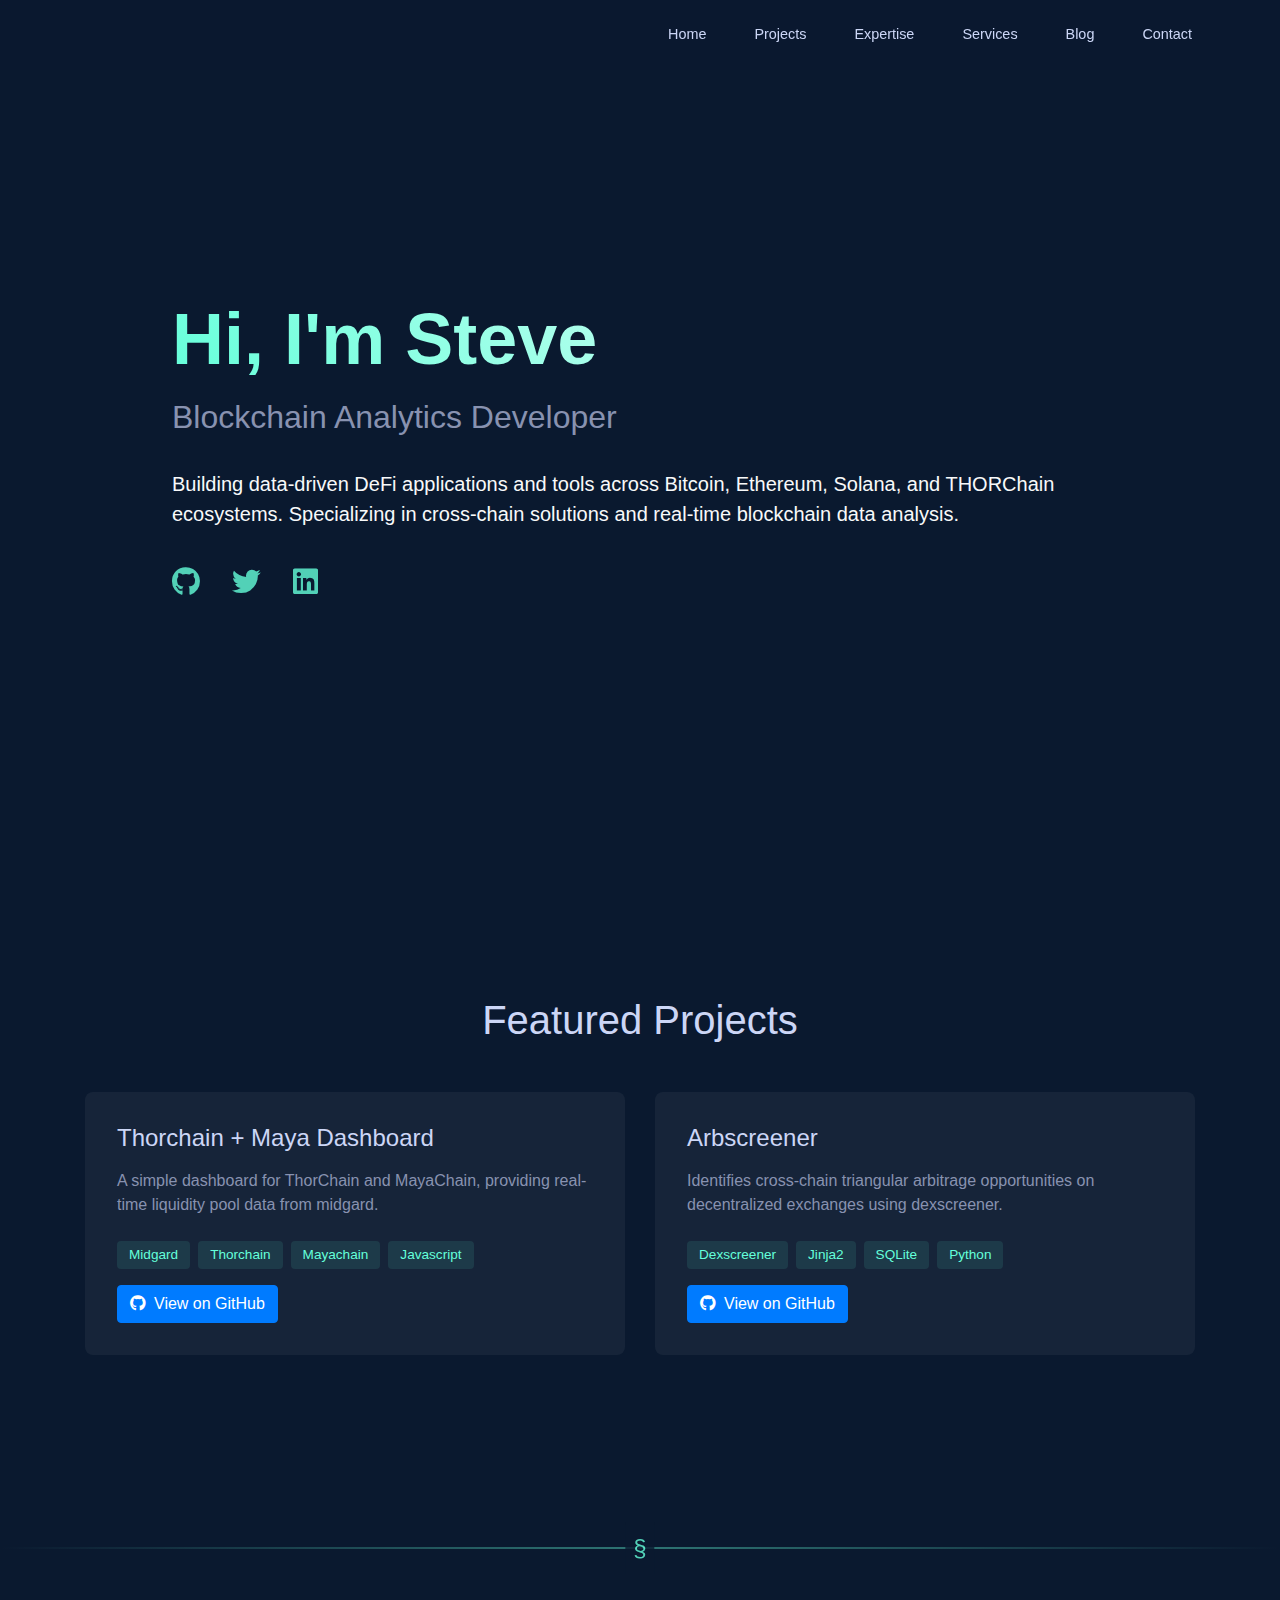
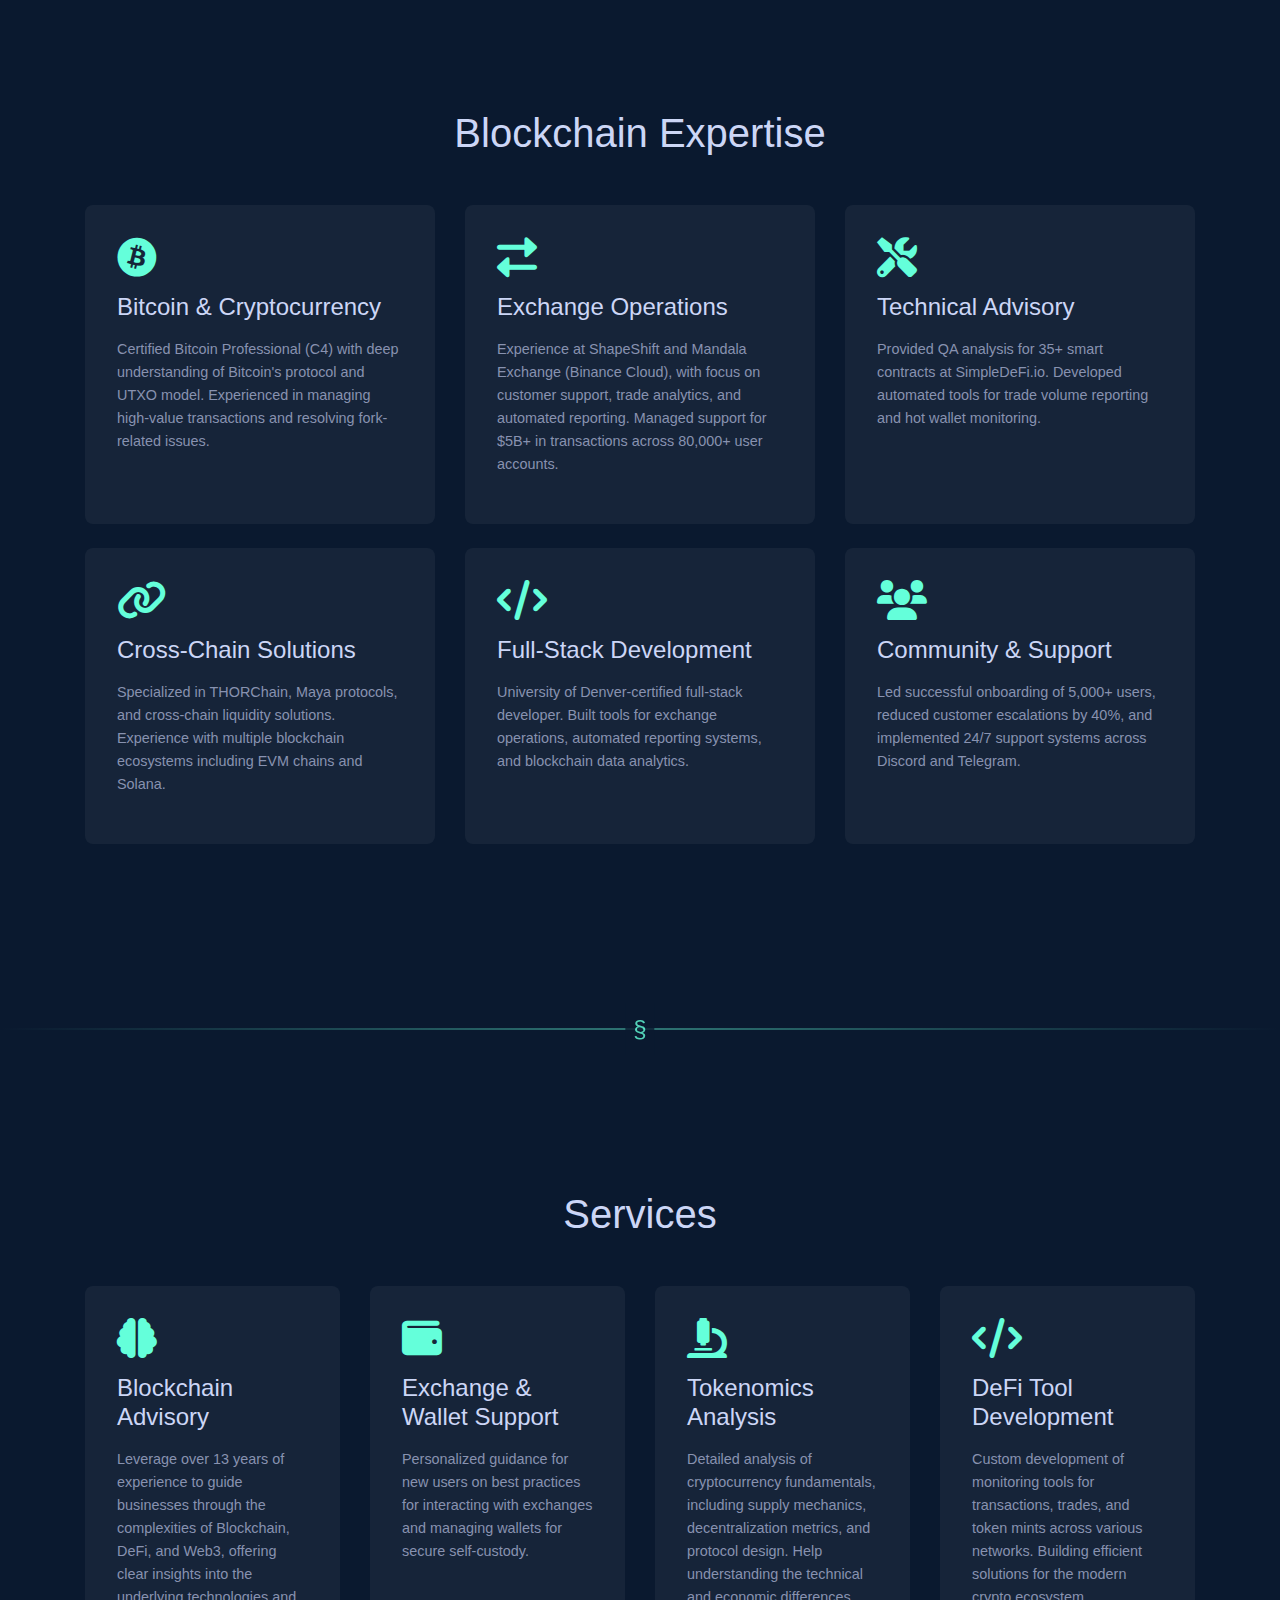
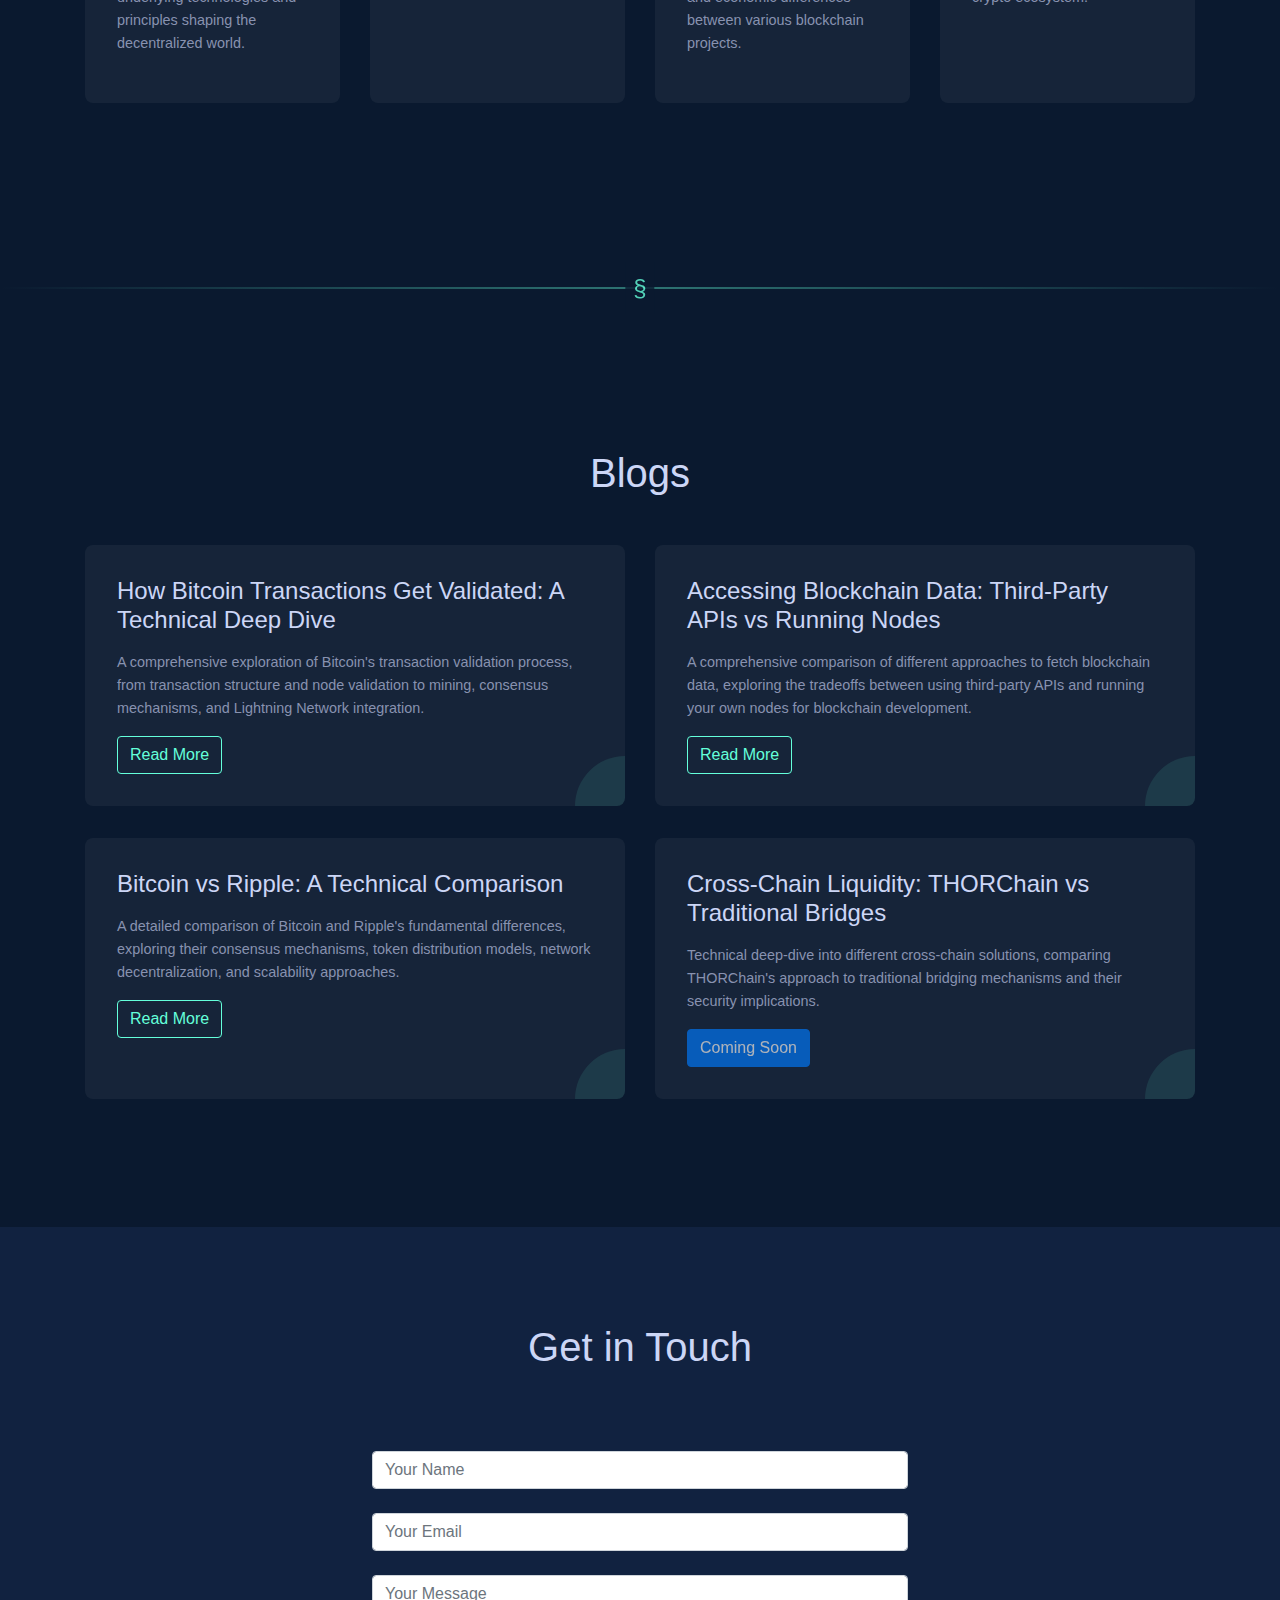
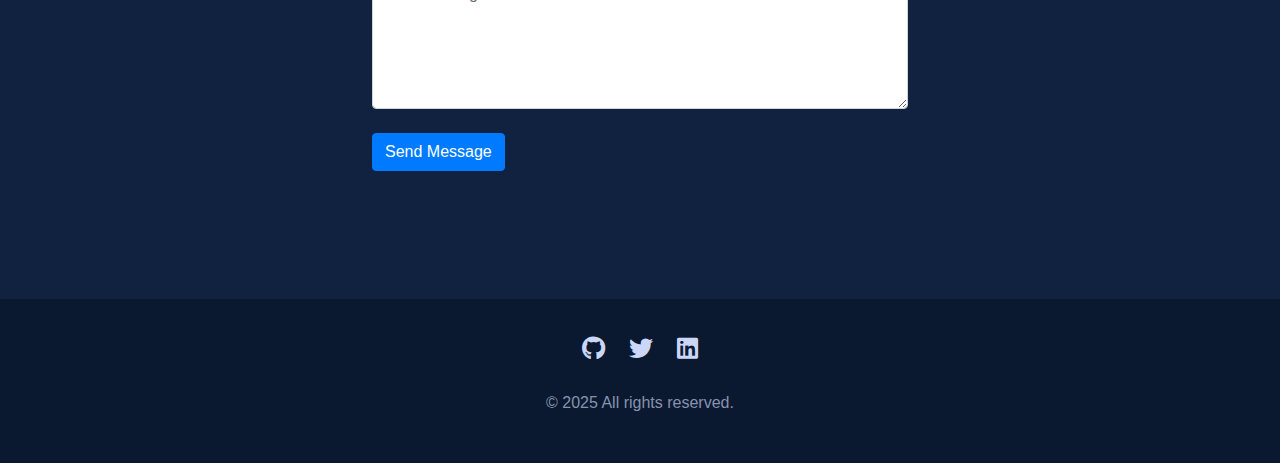
==== commit 73b69020: "fixed padding" ====
--- a/index.html
+++ b/index.html
@@ -121,6 +121,7 @@
         <div class="nav-links">
             <a href="#home" class="nav-link">Home</a>
             <a href="#projects" class="nav-link">Projects</a>
+            <a href="#expertise" class="nav-link">Expertise</a>
             <a href="#services" class="nav-link">Services</a>
             <a href="#blog" class="nav-link">Blog</a>
             <a href="#contact" class="nav-link">Contact</a>
@@ -130,8 +131,8 @@
     <section id="home">
         <div class="container-home-content">
             <h1 class="container-home-heading">Hi, I'm Steve</h1>
-            <h2 class="container-home-subheading">DeFi Trading Tools Developer</h2>
-            <p class="lead text-light">Building data-driven DeFi applications, real-time dashboards, and tools for the Web3 ecosystem.</p>
+            <h2 class="container-home-subheading">Blockchain Analytics Developer</h2>
+            <p class="lead text-light">Building data-driven DeFi applications and tools across Bitcoin, Ethereum, Solana, and THORChain ecosystems. Specializing in cross-chain solutions and real-time blockchain data analysis.</p>
             <div class="home-social-links">
                 <a href="https://github.com/howe-s" class="home-social-link" target="_blank" rel="noopener noreferrer">
                     <i class="fab fa-github"></i>
@@ -240,6 +241,8 @@
         </div>
     </section>
 
+    <div class="section-divider" style="margin: 4rem 0;"></div>
+
     <section id="services">
         <div class="container">
             <h2 class="section-title">Services</h2>
@@ -301,7 +304,7 @@
                     <div class="blog-post">
                         <h3 class="blog-title">Bitcoin vs Ripple: A Technical Comparison</h3>
                         <p class="blog-excerpt">A detailed comparison of Bitcoin and Ripple's fundamental differences, exploring their consensus mechanisms, token distribution models, network decentralization, and scalability approaches.</p>
-                        <button class="btn btn-primary mt-3 disabled" disabled>Coming Soon</button>
+                        <a href="blog.html?id=bitcoin-vs-ripple" class="btn btn-primary mt-3">Read More</a>
                     </div>
                 </div>
                 <div class="col-md-6">
--- a/static/styles.css
+++ b/static/styles.css
@@ -149,7 +149,7 @@
     color: var(--light-color);
 }
 
-.project-card, .blog-post {
+.project-card, .blog-post, .expertise-card, .service-card {
     background: rgba(255, 255, 255, 0.05);
     padding: 2rem;
     border-radius: 8px;
@@ -157,7 +157,7 @@
     transition: transform 0.3s ease;
 }
 
-.project-card:hover {
+.project-card:hover, .blog-post:hover, .expertise-card:hover, .service-card:hover {
     transform: translateY(-5px);
 }
 
@@ -467,6 +467,10 @@
     line-height: 1.6;
 }
 
+#expertise {
+    padding: 6rem 0;
+}
+
 .expertise-card {
     background: rgba(255, 255, 255, 0.05);
     padding: 2rem;
@@ -502,4 +506,544 @@
     background-color: var(--primary-color);
     padding: 6rem 0;
     margin: 4rem 0;
+}
+
+/* Blog Content Icons */
+.crypto-icon {
+    font-size: 3rem;
+    color: var(--secondary-color);
+    margin: 1rem;
+}
+
+.mechanism-icon {
+    font-size: 2.5rem;
+    color: var(--secondary-color);
+    margin-bottom: 1rem;
+}
+
+.use-case-icon {
+    font-size: 2rem;
+    color: var(--secondary-color);
+    margin: 1rem;
+}
+
+.comparison-header {
+    display: flex;
+    align-items: center;
+    justify-content: center;
+    margin: 2rem 0;
+}
+
+.comparison-header h1 {
+    margin: 0 2rem;
+    color: var(--text-color);
+}
+
+.use-case-icons {
+    display: flex;
+    justify-content: space-around;
+    margin: 2rem 0;
+}
+
+.bitcoin-uses, .ripple-uses {
+    display: flex;
+    gap: 2rem;
+}
+
+.network-comparison {
+    display: flex;
+    justify-content: space-around;
+    align-items: center;
+    margin: 2rem 0;
+    padding: 2rem;
+    background: rgba(255, 255, 255, 0.05);
+    border-radius: 8px;
+}
+
+.bitcoin-network, .ripple-network {
+    text-align: center;
+}
+
+.network-icon {
+    font-size: 3rem;  /* Made larger to match other icons */
+    color: var(--secondary-color);
+    margin: 1rem;
+}
+
+.network-divider {
+    color: var(--text-color);
+    font-size: 1.5rem;
+    margin: 0 2rem;
+}
+
+.network-label {
+    margin-top: 1rem;
+    color: var(--light-color);
+}
+
+.node-features {
+    display: grid;
+    grid-template-columns: repeat(auto-fit, minmax(250px, 1fr));
+    gap: 2rem;
+    margin: 2rem 0;
+}
+
+.node-feature {
+    display: flex;
+    align-items: center;
+    gap: 1rem;
+    padding: 1rem;
+    background: rgba(255, 255, 255, 0.05);
+    border-radius: 8px;
+}
+
+.feature-icon {
+    font-size: 1.5rem;
+    color: var(--secondary-color);
+    flex-shrink: 0;
+}
+
+.node-feature p {
+    margin: 0;
+    color: var(--light-color);
+}
+
+.distribution-features {
+    margin: 2rem 0;
+}
+
+.distribution-primary {
+    display: flex;
+    gap: 2rem;
+    margin-bottom: 2rem;
+}
+
+.distribution-card {
+    flex: 1;
+    background: rgba(255, 255, 255, 0.05);
+    padding: 2rem;
+    border-radius: 8px;
+    text-align: center;
+}
+
+.primary-icon {
+    font-size: 2.5rem;
+    color: var(--secondary-color);
+    margin-bottom: 1rem;
+}
+
+.distribution-card h4 {
+    color: var(--light-color);
+    margin-bottom: 1rem;
+}
+
+.distribution-secondary {
+    display: grid;
+    gap: 1.5rem;
+}
+
+.fair-launch {
+    display: flex;
+    align-items: center;
+    justify-content: center;
+    gap: 1.5rem;
+    padding: 1.5rem;
+    background: rgba(255, 255, 255, 0.05);
+    border-radius: 8px;
+}
+
+.secondary-icon {
+    font-size: 1.5rem;
+    color: var(--secondary-color);
+}
+
+.fair-launch span {
+    color: var(--light-color);
+}
+
+.creator-exit, .equal-access {
+    display: flex;
+    align-items: center;
+    gap: 1.5rem;
+    padding: 1.5rem;
+    background: rgba(255, 255, 255, 0.05);
+    border-radius: 8px;
+}
+
+.creator-exit p, .equal-access p {
+    margin: 0;
+    color: var(--light-color);
+}
+
+/* Add warning theme variation */
+.warning-theme .distribution-card,
+.warning-theme .centralized-release,
+.warning-theme .founder-allocation,
+.warning-theme .supply-risks {
+    background: rgba(255, 99, 71, 0.05); /* Slight red tint */
+    border: 1px solid rgba(255, 99, 71, 0.1);
+}
+
+.centralized-release,
+.founder-allocation {
+    display: flex;
+    align-items: center;
+    gap: 1.5rem;
+    padding: 1.5rem;
+    border-radius: 8px;
+    margin-bottom: 1rem;
+}
+
+.supply-risks {
+    display: flex;
+    flex-direction: column;
+    align-items: center;
+    text-align: center;
+    justify-content: center;
+    gap: 1.5rem;
+    padding: 1.5rem;
+    border-radius: 8px;
+}
+
+.supply-risks span {
+    color: var(--light-color);
+    opacity: 0.9;
+}
+
+.metrics-comparison {
+    margin: 3rem 0;
+    display: flex;
+    gap: 2rem;
+    align-items: stretch;
+}
+
+.metrics-group {
+    flex: 1;
+    display: flex;
+    flex-direction: column;
+    gap: 1.5rem;
+}
+
+.metric-card {
+    background: rgba(255, 255, 255, 0.05);
+    padding: 1.5rem;
+    border-radius: 8px;
+    text-align: center;
+}
+
+.bitcoin .metric-card {
+    border-left: 3px solid var(--secondary-color);
+}
+
+.ripple .metric-card {
+    border-left: 3px solid rgba(255, 99, 71, 0.5);
+}
+
+.metric-icon {
+    font-size: 2rem;
+    color: var(--secondary-color);
+    margin-bottom: 1rem;
+}
+
+.metric-card h4 {
+    color: var(--light-color);
+    margin-bottom: 0.5rem;
+}
+
+.metric-card p {
+    font-size: 1.5rem;
+    color: var(--secondary-color);
+    margin-bottom: 0.5rem;
+}
+
+.security-note {
+    display: block;
+    font-size: 0.9rem;
+    color: var(--text-color);
+    font-style: italic;
+}
+
+.metrics-divider {
+    display: flex;
+    flex-direction: column;
+    align-items: center;
+    justify-content: center;
+    color: var(--text-color);
+    padding: 1rem;
+}
+
+.metrics-divider i {
+    font-size: 2rem;
+    margin-bottom: 1rem;
+}
+
+.metrics-divider p {
+    writing-mode: vertical-rl;
+    text-orientation: mixed;
+    transform: rotate(180deg);
+    margin: 0;
+}
+
+.pow-features {
+    display: flex;
+    justify-content: center;
+    gap: 1rem;
+    margin-top: 0.5rem;
+}
+
+.pow-features i {
+    font-size: 1.2rem;
+    color: var(--secondary-color);
+    opacity: 1;
+}
+
+/* Transaction Processing Section Styling */
+#speed-scalability {
+    background-color: rgba(100, 255, 218, 0.1); /* Light background for contrast */
+    padding: 3rem; /* Increased padding for emphasis */
+    border-radius: 8px; /* Rounded corners */
+    box-shadow: 0 4px 20px rgba(0, 0, 0, 0.1); /* Subtle shadow for depth */
+    margin: 2rem 0; /* Margin to separate from other sections */
+}
+
+#speed-scalability h3 {
+    color: var(--secondary-color); /* Different color for the heading */
+    font-size: 2.5rem; /* Larger font size for emphasis */
+    margin-bottom: 1rem; /* Space below the heading */
+}
+
+#speed-scalability ul {
+    list-style-type: none; /* Remove default list styling */
+    padding: 0; /* Remove padding */
+}
+
+/* Transaction Processing Section Styling - Speed and Scalability */
+#speed-scalability ul li i {
+    color: var(--secondary-color); /* Ensure all icons within this list use secondary color */
+}
+
+#speed-scalability li {
+    display: flex;
+    align-items: center;
+    gap: 1rem;
+    padding: 1rem; /* Padding for each list item */
+    border-bottom: 1px solid var(--border-color); /* Divider between items */
+    color: var(--light-color);
+}
+
+#speed-scalability li:last-child {
+    border-bottom: none; /* Remove border from last item */
+}
+
+#speed-scalability i {
+    color: var(--secondary-color); /* Match the secondary color for consistency */
+    font-size: 1.2rem;
+}
+
+#speed-scalability strong {
+    color: var(--secondary-color);
+    font-weight: bold;
+}
+
+/* Mobile -- 
+
+/* Mobile Specific Adjustments for Icon Sizes and Layout */
+@media (max-width: 768px) {
+    /* Adjusting Icon Sizes */
+    .secondary-icon, .crypto-icon, .mechanism-icon, .use-case-icon, .network-icon, .feature-icon, .primary-icon, .metric-icon {
+        font-size: 1rem !important;
+    }
+
+    /* Layout Adjustments for Overlapping Elements */
+    .distribution-secondary {
+        display: flex;
+        flex-direction: column;
+        gap: 0.5rem;
+    }
+    
+    .distribution-secondary div {
+        margin-bottom: 0.5rem;
+    }
+
+    /* Adding Space Between Icons and Text */
+    .distribution-secondary p, .distribution-secondary span {
+        margin-left: 2rem;
+    }
+
+    /* Adjusting Flex Layout for Metrics Comparison */
+    .metrics-comparison {
+        flex-direction: column;
+        gap: 1rem;
+    }
+    
+    .metrics-group {
+        width: 100%;
+    }
+
+    /* Specific Adjustments for Pre-mine Approach Section */
+    .distribution-primary, .distribution-secondary {
+        flex-direction: column;
+        align-items: flex-start;
+    }
+    
+    .distribution-card, .centralized-release {
+        width: 100%;
+        padding: 1rem;
+        margin-bottom: 0.5rem;
+    }
+    
+    .distribution-card h4, .centralized-release p {
+        font-size: 1rem;
+    }
+    
+    .distribution-card p, .centralized-release span {
+        font-size: 0.9rem;
+    }
+
+    /* Adjustments for Network Decentralization Section */
+    .network-comparison {
+        flex-direction: column;
+        gap: 1rem;
+        padding: 1rem;
+    }
+    
+    .network-comparison > * {
+        width: 100%;
+        text-align: center;
+    }
+    
+    .network-divider {
+        display: none;
+    }
+    
+    .network-label {
+        font-size: 0.9rem;
+    }
+    
+    /* Adjusting Bitcoin's Node Structure Section */
+    .node-features {
+        grid-template-columns: 1fr;
+    }
+    
+    .node-feature {
+        flex-direction: column;
+        align-items: flex-start;
+        padding: 0.5rem;
+    }
+    
+    .feature-icon {
+        margin-bottom: 0.5rem;
+    }
+    
+    .node-feature p {
+        font-size: 0.9rem;
+    }
+
+    /* Adjustments for Bitcoin's Mining-Based Distribution */
+    .distribution-primary {
+        flex-direction: column;
+        gap: 1rem;
+    }
+    
+    .distribution-card {
+        width: 100%;
+        max-width: 350px;
+        margin: 0 auto;
+        padding: 1rem;
+        margin-bottom: 0.5rem;
+        text-align: center;
+    }
+    
+    .distribution-card h4 {
+        font-size: 1rem;
+    }
+    
+    .distribution-card p {
+        font-size: 0.9rem;
+    }
+    
+    .fair-launch, .creator-exit, .equal-access {
+        display: flex;
+        flex-direction: column;
+        align-items: center;
+        text-align: center;
+        gap: 0.5rem;
+        padding: 1rem;
+        width: 100%;
+        max-width: 350px;
+        margin: 0 auto;
+        background: rgba(255, 255, 255, 0.05);
+        border-radius: 8px;
+    }
+    
+    .fair-launch span, .creator-exit p, .equal-access p {
+        font-size: 0.9rem;
+    }
+
+    /* Additional Adjustments for Better Spacing */
+    .distribution-secondary div {
+        background: rgba(255, 255, 255, 0.05);
+        border-radius: 8px;
+    }
+
+    /* Specific for No Pre-mine, No ICO, No VC Funding */
+    .distribution-secondary .secondary-icon {
+        margin-bottom: 0.25rem;
+    }
+    
+    .distribution-secondary span {
+        display: block;
+        margin: 0.25rem 0;
+    }
+
+    /* Adjustments for Risk Section */
+    .risk-section {
+        width: 100%;
+        max-width: 350px;
+        margin: 0 auto 1rem;
+        padding: 1rem;
+        background: rgba(255, 255, 255, 0.05);
+        border-radius: 8px;
+        text-align: left;
+    }
+    
+    .risk-section p {
+        font-size: 0.9rem;
+        margin: 0.5rem 0;
+    }
+
+    /* Adjustments for Transaction Header */
+    h2 {
+        font-size: 1.5rem;
+        margin-top: 1rem;
+        text-align: center;
+    }
+
+    /* Adjustments for XRP's Pre-mine Approach Section */
+    .xrp-premine {
+        display: flex;
+        flex-direction: column;
+        gap: 1rem;
+        align-items: center;
+        text-align: center;
+        width: 100%;
+        max-width: 350px;
+        margin: 0 auto;
+    }
+    
+    .xrp-premine div {
+        width: 100%;
+        padding: 1rem;
+        background: rgba(255, 255, 255, 0.05);
+        border-radius: 8px;
+    }
+    
+    .xrp-premine .secondary-icon {
+        margin-bottom: 0.5rem;
+    }
+    
+    .xrp-premine span {
+        display: block;
+        margin: 0.25rem 0;
+    }
 }--- a/static/styles.css
+++ b/static/styles.css
@@ -149,7 +149,7 @@
     color: var(--light-color);
 }
 
-.project-card, .blog-post {
+.project-card, .blog-post, .expertise-card, .service-card {
     background: rgba(255, 255, 255, 0.05);
     padding: 2rem;
     border-radius: 8px;
@@ -157,7 +157,7 @@
     transition: transform 0.3s ease;
 }
 
-.project-card:hover {
+.project-card:hover, .blog-post:hover, .expertise-card:hover, .service-card:hover {
     transform: translateY(-5px);
 }
 
@@ -467,6 +467,10 @@
     line-height: 1.6;
 }
 
+#expertise {
+    padding: 6rem 0;
+}
+
 .expertise-card {
     background: rgba(255, 255, 255, 0.05);
     padding: 2rem;
@@ -502,4 +506,544 @@
     background-color: var(--primary-color);
     padding: 6rem 0;
     margin: 4rem 0;
+}
+
+/* Blog Content Icons */
+.crypto-icon {
+    font-size: 3rem;
+    color: var(--secondary-color);
+    margin: 1rem;
+}
+
+.mechanism-icon {
+    font-size: 2.5rem;
+    color: var(--secondary-color);
+    margin-bottom: 1rem;
+}
+
+.use-case-icon {
+    font-size: 2rem;
+    color: var(--secondary-color);
+    margin: 1rem;
+}
+
+.comparison-header {
+    display: flex;
+    align-items: center;
+    justify-content: center;
+    margin: 2rem 0;
+}
+
+.comparison-header h1 {
+    margin: 0 2rem;
+    color: var(--text-color);
+}
+
+.use-case-icons {
+    display: flex;
+    justify-content: space-around;
+    margin: 2rem 0;
+}
+
+.bitcoin-uses, .ripple-uses {
+    display: flex;
+    gap: 2rem;
+}
+
+.network-comparison {
+    display: flex;
+    justify-content: space-around;
+    align-items: center;
+    margin: 2rem 0;
+    padding: 2rem;
+    background: rgba(255, 255, 255, 0.05);
+    border-radius: 8px;
+}
+
+.bitcoin-network, .ripple-network {
+    text-align: center;
+}
+
+.network-icon {
+    font-size: 3rem;  /* Made larger to match other icons */
+    color: var(--secondary-color);
+    margin: 1rem;
+}
+
+.network-divider {
+    color: var(--text-color);
+    font-size: 1.5rem;
+    margin: 0 2rem;
+}
+
+.network-label {
+    margin-top: 1rem;
+    color: var(--light-color);
+}
+
+.node-features {
+    display: grid;
+    grid-template-columns: repeat(auto-fit, minmax(250px, 1fr));
+    gap: 2rem;
+    margin: 2rem 0;
+}
+
+.node-feature {
+    display: flex;
+    align-items: center;
+    gap: 1rem;
+    padding: 1rem;
+    background: rgba(255, 255, 255, 0.05);
+    border-radius: 8px;
+}
+
+.feature-icon {
+    font-size: 1.5rem;
+    color: var(--secondary-color);
+    flex-shrink: 0;
+}
+
+.node-feature p {
+    margin: 0;
+    color: var(--light-color);
+}
+
+.distribution-features {
+    margin: 2rem 0;
+}
+
+.distribution-primary {
+    display: flex;
+    gap: 2rem;
+    margin-bottom: 2rem;
+}
+
+.distribution-card {
+    flex: 1;
+    background: rgba(255, 255, 255, 0.05);
+    padding: 2rem;
+    border-radius: 8px;
+    text-align: center;
+}
+
+.primary-icon {
+    font-size: 2.5rem;
+    color: var(--secondary-color);
+    margin-bottom: 1rem;
+}
+
+.distribution-card h4 {
+    color: var(--light-color);
+    margin-bottom: 1rem;
+}
+
+.distribution-secondary {
+    display: grid;
+    gap: 1.5rem;
+}
+
+.fair-launch {
+    display: flex;
+    align-items: center;
+    justify-content: center;
+    gap: 1.5rem;
+    padding: 1.5rem;
+    background: rgba(255, 255, 255, 0.05);
+    border-radius: 8px;
+}
+
+.secondary-icon {
+    font-size: 1.5rem;
+    color: var(--secondary-color);
+}
+
+.fair-launch span {
+    color: var(--light-color);
+}
+
+.creator-exit, .equal-access {
+    display: flex;
+    align-items: center;
+    gap: 1.5rem;
+    padding: 1.5rem;
+    background: rgba(255, 255, 255, 0.05);
+    border-radius: 8px;
+}
+
+.creator-exit p, .equal-access p {
+    margin: 0;
+    color: var(--light-color);
+}
+
+/* Add warning theme variation */
+.warning-theme .distribution-card,
+.warning-theme .centralized-release,
+.warning-theme .founder-allocation,
+.warning-theme .supply-risks {
+    background: rgba(255, 99, 71, 0.05); /* Slight red tint */
+    border: 1px solid rgba(255, 99, 71, 0.1);
+}
+
+.centralized-release,
+.founder-allocation {
+    display: flex;
+    align-items: center;
+    gap: 1.5rem;
+    padding: 1.5rem;
+    border-radius: 8px;
+    margin-bottom: 1rem;
+}
+
+.supply-risks {
+    display: flex;
+    flex-direction: column;
+    align-items: center;
+    text-align: center;
+    justify-content: center;
+    gap: 1.5rem;
+    padding: 1.5rem;
+    border-radius: 8px;
+}
+
+.supply-risks span {
+    color: var(--light-color);
+    opacity: 0.9;
+}
+
+.metrics-comparison {
+    margin: 3rem 0;
+    display: flex;
+    gap: 2rem;
+    align-items: stretch;
+}
+
+.metrics-group {
+    flex: 1;
+    display: flex;
+    flex-direction: column;
+    gap: 1.5rem;
+}
+
+.metric-card {
+    background: rgba(255, 255, 255, 0.05);
+    padding: 1.5rem;
+    border-radius: 8px;
+    text-align: center;
+}
+
+.bitcoin .metric-card {
+    border-left: 3px solid var(--secondary-color);
+}
+
+.ripple .metric-card {
+    border-left: 3px solid rgba(255, 99, 71, 0.5);
+}
+
+.metric-icon {
+    font-size: 2rem;
+    color: var(--secondary-color);
+    margin-bottom: 1rem;
+}
+
+.metric-card h4 {
+    color: var(--light-color);
+    margin-bottom: 0.5rem;
+}
+
+.metric-card p {
+    font-size: 1.5rem;
+    color: var(--secondary-color);
+    margin-bottom: 0.5rem;
+}
+
+.security-note {
+    display: block;
+    font-size: 0.9rem;
+    color: var(--text-color);
+    font-style: italic;
+}
+
+.metrics-divider {
+    display: flex;
+    flex-direction: column;
+    align-items: center;
+    justify-content: center;
+    color: var(--text-color);
+    padding: 1rem;
+}
+
+.metrics-divider i {
+    font-size: 2rem;
+    margin-bottom: 1rem;
+}
+
+.metrics-divider p {
+    writing-mode: vertical-rl;
+    text-orientation: mixed;
+    transform: rotate(180deg);
+    margin: 0;
+}
+
+.pow-features {
+    display: flex;
+    justify-content: center;
+    gap: 1rem;
+    margin-top: 0.5rem;
+}
+
+.pow-features i {
+    font-size: 1.2rem;
+    color: var(--secondary-color);
+    opacity: 1;
+}
+
+/* Transaction Processing Section Styling */
+#speed-scalability {
+    background-color: rgba(100, 255, 218, 0.1); /* Light background for contrast */
+    padding: 3rem; /* Increased padding for emphasis */
+    border-radius: 8px; /* Rounded corners */
+    box-shadow: 0 4px 20px rgba(0, 0, 0, 0.1); /* Subtle shadow for depth */
+    margin: 2rem 0; /* Margin to separate from other sections */
+}
+
+#speed-scalability h3 {
+    color: var(--secondary-color); /* Different color for the heading */
+    font-size: 2.5rem; /* Larger font size for emphasis */
+    margin-bottom: 1rem; /* Space below the heading */
+}
+
+#speed-scalability ul {
+    list-style-type: none; /* Remove default list styling */
+    padding: 0; /* Remove padding */
+}
+
+/* Transaction Processing Section Styling - Speed and Scalability */
+#speed-scalability ul li i {
+    color: var(--secondary-color); /* Ensure all icons within this list use secondary color */
+}
+
+#speed-scalability li {
+    display: flex;
+    align-items: center;
+    gap: 1rem;
+    padding: 1rem; /* Padding for each list item */
+    border-bottom: 1px solid var(--border-color); /* Divider between items */
+    color: var(--light-color);
+}
+
+#speed-scalability li:last-child {
+    border-bottom: none; /* Remove border from last item */
+}
+
+#speed-scalability i {
+    color: var(--secondary-color); /* Match the secondary color for consistency */
+    font-size: 1.2rem;
+}
+
+#speed-scalability strong {
+    color: var(--secondary-color);
+    font-weight: bold;
+}
+
+/* Mobile -- 
+
+/* Mobile Specific Adjustments for Icon Sizes and Layout */
+@media (max-width: 768px) {
+    /* Adjusting Icon Sizes */
+    .secondary-icon, .crypto-icon, .mechanism-icon, .use-case-icon, .network-icon, .feature-icon, .primary-icon, .metric-icon {
+        font-size: 1rem !important;
+    }
+
+    /* Layout Adjustments for Overlapping Elements */
+    .distribution-secondary {
+        display: flex;
+        flex-direction: column;
+        gap: 0.5rem;
+    }
+    
+    .distribution-secondary div {
+        margin-bottom: 0.5rem;
+    }
+
+    /* Adding Space Between Icons and Text */
+    .distribution-secondary p, .distribution-secondary span {
+        margin-left: 2rem;
+    }
+
+    /* Adjusting Flex Layout for Metrics Comparison */
+    .metrics-comparison {
+        flex-direction: column;
+        gap: 1rem;
+    }
+    
+    .metrics-group {
+        width: 100%;
+    }
+
+    /* Specific Adjustments for Pre-mine Approach Section */
+    .distribution-primary, .distribution-secondary {
+        flex-direction: column;
+        align-items: flex-start;
+    }
+    
+    .distribution-card, .centralized-release {
+        width: 100%;
+        padding: 1rem;
+        margin-bottom: 0.5rem;
+    }
+    
+    .distribution-card h4, .centralized-release p {
+        font-size: 1rem;
+    }
+    
+    .distribution-card p, .centralized-release span {
+        font-size: 0.9rem;
+    }
+
+    /* Adjustments for Network Decentralization Section */
+    .network-comparison {
+        flex-direction: column;
+        gap: 1rem;
+        padding: 1rem;
+    }
+    
+    .network-comparison > * {
+        width: 100%;
+        text-align: center;
+    }
+    
+    .network-divider {
+        display: none;
+    }
+    
+    .network-label {
+        font-size: 0.9rem;
+    }
+    
+    /* Adjusting Bitcoin's Node Structure Section */
+    .node-features {
+        grid-template-columns: 1fr;
+    }
+    
+    .node-feature {
+        flex-direction: column;
+        align-items: flex-start;
+        padding: 0.5rem;
+    }
+    
+    .feature-icon {
+        margin-bottom: 0.5rem;
+    }
+    
+    .node-feature p {
+        font-size: 0.9rem;
+    }
+
+    /* Adjustments for Bitcoin's Mining-Based Distribution */
+    .distribution-primary {
+        flex-direction: column;
+        gap: 1rem;
+    }
+    
+    .distribution-card {
+        width: 100%;
+        max-width: 350px;
+        margin: 0 auto;
+        padding: 1rem;
+        margin-bottom: 0.5rem;
+        text-align: center;
+    }
+    
+    .distribution-card h4 {
+        font-size: 1rem;
+    }
+    
+    .distribution-card p {
+        font-size: 0.9rem;
+    }
+    
+    .fair-launch, .creator-exit, .equal-access {
+        display: flex;
+        flex-direction: column;
+        align-items: center;
+        text-align: center;
+        gap: 0.5rem;
+        padding: 1rem;
+        width: 100%;
+        max-width: 350px;
+        margin: 0 auto;
+        background: rgba(255, 255, 255, 0.05);
+        border-radius: 8px;
+    }
+    
+    .fair-launch span, .creator-exit p, .equal-access p {
+        font-size: 0.9rem;
+    }
+
+    /* Additional Adjustments for Better Spacing */
+    .distribution-secondary div {
+        background: rgba(255, 255, 255, 0.05);
+        border-radius: 8px;
+    }
+
+    /* Specific for No Pre-mine, No ICO, No VC Funding */
+    .distribution-secondary .secondary-icon {
+        margin-bottom: 0.25rem;
+    }
+    
+    .distribution-secondary span {
+        display: block;
+        margin: 0.25rem 0;
+    }
+
+    /* Adjustments for Risk Section */
+    .risk-section {
+        width: 100%;
+        max-width: 350px;
+        margin: 0 auto 1rem;
+        padding: 1rem;
+        background: rgba(255, 255, 255, 0.05);
+        border-radius: 8px;
+        text-align: left;
+    }
+    
+    .risk-section p {
+        font-size: 0.9rem;
+        margin: 0.5rem 0;
+    }
+
+    /* Adjustments for Transaction Header */
+    h2 {
+        font-size: 1.5rem;
+        margin-top: 1rem;
+        text-align: center;
+    }
+
+    /* Adjustments for XRP's Pre-mine Approach Section */
+    .xrp-premine {
+        display: flex;
+        flex-direction: column;
+        gap: 1rem;
+        align-items: center;
+        text-align: center;
+        width: 100%;
+        max-width: 350px;
+        margin: 0 auto;
+    }
+    
+    .xrp-premine div {
+        width: 100%;
+        padding: 1rem;
+        background: rgba(255, 255, 255, 0.05);
+        border-radius: 8px;
+    }
+    
+    .xrp-premine .secondary-icon {
+        margin-bottom: 0.5rem;
+    }
+    
+    .xrp-premine span {
+        display: block;
+        margin: 0.25rem 0;
+    }
 }--- a/static/styles.css
+++ b/static/styles.css
@@ -149,7 +149,7 @@
     color: var(--light-color);
 }
 
-.project-card, .blog-post {
+.project-card, .blog-post, .expertise-card, .service-card {
     background: rgba(255, 255, 255, 0.05);
     padding: 2rem;
     border-radius: 8px;
@@ -157,7 +157,7 @@
     transition: transform 0.3s ease;
 }
 
-.project-card:hover {
+.project-card:hover, .blog-post:hover, .expertise-card:hover, .service-card:hover {
     transform: translateY(-5px);
 }
 
@@ -467,6 +467,10 @@
     line-height: 1.6;
 }
 
+#expertise {
+    padding: 6rem 0;
+}
+
 .expertise-card {
     background: rgba(255, 255, 255, 0.05);
     padding: 2rem;
@@ -502,4 +506,544 @@
     background-color: var(--primary-color);
     padding: 6rem 0;
     margin: 4rem 0;
+}
+
+/* Blog Content Icons */
+.crypto-icon {
+    font-size: 3rem;
+    color: var(--secondary-color);
+    margin: 1rem;
+}
+
+.mechanism-icon {
+    font-size: 2.5rem;
+    color: var(--secondary-color);
+    margin-bottom: 1rem;
+}
+
+.use-case-icon {
+    font-size: 2rem;
+    color: var(--secondary-color);
+    margin: 1rem;
+}
+
+.comparison-header {
+    display: flex;
+    align-items: center;
+    justify-content: center;
+    margin: 2rem 0;
+}
+
+.comparison-header h1 {
+    margin: 0 2rem;
+    color: var(--text-color);
+}
+
+.use-case-icons {
+    display: flex;
+    justify-content: space-around;
+    margin: 2rem 0;
+}
+
+.bitcoin-uses, .ripple-uses {
+    display: flex;
+    gap: 2rem;
+}
+
+.network-comparison {
+    display: flex;
+    justify-content: space-around;
+    align-items: center;
+    margin: 2rem 0;
+    padding: 2rem;
+    background: rgba(255, 255, 255, 0.05);
+    border-radius: 8px;
+}
+
+.bitcoin-network, .ripple-network {
+    text-align: center;
+}
+
+.network-icon {
+    font-size: 3rem;  /* Made larger to match other icons */
+    color: var(--secondary-color);
+    margin: 1rem;
+}
+
+.network-divider {
+    color: var(--text-color);
+    font-size: 1.5rem;
+    margin: 0 2rem;
+}
+
+.network-label {
+    margin-top: 1rem;
+    color: var(--light-color);
+}
+
+.node-features {
+    display: grid;
+    grid-template-columns: repeat(auto-fit, minmax(250px, 1fr));
+    gap: 2rem;
+    margin: 2rem 0;
+}
+
+.node-feature {
+    display: flex;
+    align-items: center;
+    gap: 1rem;
+    padding: 1rem;
+    background: rgba(255, 255, 255, 0.05);
+    border-radius: 8px;
+}
+
+.feature-icon {
+    font-size: 1.5rem;
+    color: var(--secondary-color);
+    flex-shrink: 0;
+}
+
+.node-feature p {
+    margin: 0;
+    color: var(--light-color);
+}
+
+.distribution-features {
+    margin: 2rem 0;
+}
+
+.distribution-primary {
+    display: flex;
+    gap: 2rem;
+    margin-bottom: 2rem;
+}
+
+.distribution-card {
+    flex: 1;
+    background: rgba(255, 255, 255, 0.05);
+    padding: 2rem;
+    border-radius: 8px;
+    text-align: center;
+}
+
+.primary-icon {
+    font-size: 2.5rem;
+    color: var(--secondary-color);
+    margin-bottom: 1rem;
+}
+
+.distribution-card h4 {
+    color: var(--light-color);
+    margin-bottom: 1rem;
+}
+
+.distribution-secondary {
+    display: grid;
+    gap: 1.5rem;
+}
+
+.fair-launch {
+    display: flex;
+    align-items: center;
+    justify-content: center;
+    gap: 1.5rem;
+    padding: 1.5rem;
+    background: rgba(255, 255, 255, 0.05);
+    border-radius: 8px;
+}
+
+.secondary-icon {
+    font-size: 1.5rem;
+    color: var(--secondary-color);
+}
+
+.fair-launch span {
+    color: var(--light-color);
+}
+
+.creator-exit, .equal-access {
+    display: flex;
+    align-items: center;
+    gap: 1.5rem;
+    padding: 1.5rem;
+    background: rgba(255, 255, 255, 0.05);
+    border-radius: 8px;
+}
+
+.creator-exit p, .equal-access p {
+    margin: 0;
+    color: var(--light-color);
+}
+
+/* Add warning theme variation */
+.warning-theme .distribution-card,
+.warning-theme .centralized-release,
+.warning-theme .founder-allocation,
+.warning-theme .supply-risks {
+    background: rgba(255, 99, 71, 0.05); /* Slight red tint */
+    border: 1px solid rgba(255, 99, 71, 0.1);
+}
+
+.centralized-release,
+.founder-allocation {
+    display: flex;
+    align-items: center;
+    gap: 1.5rem;
+    padding: 1.5rem;
+    border-radius: 8px;
+    margin-bottom: 1rem;
+}
+
+.supply-risks {
+    display: flex;
+    flex-direction: column;
+    align-items: center;
+    text-align: center;
+    justify-content: center;
+    gap: 1.5rem;
+    padding: 1.5rem;
+    border-radius: 8px;
+}
+
+.supply-risks span {
+    color: var(--light-color);
+    opacity: 0.9;
+}
+
+.metrics-comparison {
+    margin: 3rem 0;
+    display: flex;
+    gap: 2rem;
+    align-items: stretch;
+}
+
+.metrics-group {
+    flex: 1;
+    display: flex;
+    flex-direction: column;
+    gap: 1.5rem;
+}
+
+.metric-card {
+    background: rgba(255, 255, 255, 0.05);
+    padding: 1.5rem;
+    border-radius: 8px;
+    text-align: center;
+}
+
+.bitcoin .metric-card {
+    border-left: 3px solid var(--secondary-color);
+}
+
+.ripple .metric-card {
+    border-left: 3px solid rgba(255, 99, 71, 0.5);
+}
+
+.metric-icon {
+    font-size: 2rem;
+    color: var(--secondary-color);
+    margin-bottom: 1rem;
+}
+
+.metric-card h4 {
+    color: var(--light-color);
+    margin-bottom: 0.5rem;
+}
+
+.metric-card p {
+    font-size: 1.5rem;
+    color: var(--secondary-color);
+    margin-bottom: 0.5rem;
+}
+
+.security-note {
+    display: block;
+    font-size: 0.9rem;
+    color: var(--text-color);
+    font-style: italic;
+}
+
+.metrics-divider {
+    display: flex;
+    flex-direction: column;
+    align-items: center;
+    justify-content: center;
+    color: var(--text-color);
+    padding: 1rem;
+}
+
+.metrics-divider i {
+    font-size: 2rem;
+    margin-bottom: 1rem;
+}
+
+.metrics-divider p {
+    writing-mode: vertical-rl;
+    text-orientation: mixed;
+    transform: rotate(180deg);
+    margin: 0;
+}
+
+.pow-features {
+    display: flex;
+    justify-content: center;
+    gap: 1rem;
+    margin-top: 0.5rem;
+}
+
+.pow-features i {
+    font-size: 1.2rem;
+    color: var(--secondary-color);
+    opacity: 1;
+}
+
+/* Transaction Processing Section Styling */
+#speed-scalability {
+    background-color: rgba(100, 255, 218, 0.1); /* Light background for contrast */
+    padding: 3rem; /* Increased padding for emphasis */
+    border-radius: 8px; /* Rounded corners */
+    box-shadow: 0 4px 20px rgba(0, 0, 0, 0.1); /* Subtle shadow for depth */
+    margin: 2rem 0; /* Margin to separate from other sections */
+}
+
+#speed-scalability h3 {
+    color: var(--secondary-color); /* Different color for the heading */
+    font-size: 2.5rem; /* Larger font size for emphasis */
+    margin-bottom: 1rem; /* Space below the heading */
+}
+
+#speed-scalability ul {
+    list-style-type: none; /* Remove default list styling */
+    padding: 0; /* Remove padding */
+}
+
+/* Transaction Processing Section Styling - Speed and Scalability */
+#speed-scalability ul li i {
+    color: var(--secondary-color); /* Ensure all icons within this list use secondary color */
+}
+
+#speed-scalability li {
+    display: flex;
+    align-items: center;
+    gap: 1rem;
+    padding: 1rem; /* Padding for each list item */
+    border-bottom: 1px solid var(--border-color); /* Divider between items */
+    color: var(--light-color);
+}
+
+#speed-scalability li:last-child {
+    border-bottom: none; /* Remove border from last item */
+}
+
+#speed-scalability i {
+    color: var(--secondary-color); /* Match the secondary color for consistency */
+    font-size: 1.2rem;
+}
+
+#speed-scalability strong {
+    color: var(--secondary-color);
+    font-weight: bold;
+}
+
+/* Mobile -- 
+
+/* Mobile Specific Adjustments for Icon Sizes and Layout */
+@media (max-width: 768px) {
+    /* Adjusting Icon Sizes */
+    .secondary-icon, .crypto-icon, .mechanism-icon, .use-case-icon, .network-icon, .feature-icon, .primary-icon, .metric-icon {
+        font-size: 1rem !important;
+    }
+
+    /* Layout Adjustments for Overlapping Elements */
+    .distribution-secondary {
+        display: flex;
+        flex-direction: column;
+        gap: 0.5rem;
+    }
+    
+    .distribution-secondary div {
+        margin-bottom: 0.5rem;
+    }
+
+    /* Adding Space Between Icons and Text */
+    .distribution-secondary p, .distribution-secondary span {
+        margin-left: 2rem;
+    }
+
+    /* Adjusting Flex Layout for Metrics Comparison */
+    .metrics-comparison {
+        flex-direction: column;
+        gap: 1rem;
+    }
+    
+    .metrics-group {
+        width: 100%;
+    }
+
+    /* Specific Adjustments for Pre-mine Approach Section */
+    .distribution-primary, .distribution-secondary {
+        flex-direction: column;
+        align-items: flex-start;
+    }
+    
+    .distribution-card, .centralized-release {
+        width: 100%;
+        padding: 1rem;
+        margin-bottom: 0.5rem;
+    }
+    
+    .distribution-card h4, .centralized-release p {
+        font-size: 1rem;
+    }
+    
+    .distribution-card p, .centralized-release span {
+        font-size: 0.9rem;
+    }
+
+    /* Adjustments for Network Decentralization Section */
+    .network-comparison {
+        flex-direction: column;
+        gap: 1rem;
+        padding: 1rem;
+    }
+    
+    .network-comparison > * {
+        width: 100%;
+        text-align: center;
+    }
+    
+    .network-divider {
+        display: none;
+    }
+    
+    .network-label {
+        font-size: 0.9rem;
+    }
+    
+    /* Adjusting Bitcoin's Node Structure Section */
+    .node-features {
+        grid-template-columns: 1fr;
+    }
+    
+    .node-feature {
+        flex-direction: column;
+        align-items: flex-start;
+        padding: 0.5rem;
+    }
+    
+    .feature-icon {
+        margin-bottom: 0.5rem;
+    }
+    
+    .node-feature p {
+        font-size: 0.9rem;
+    }
+
+    /* Adjustments for Bitcoin's Mining-Based Distribution */
+    .distribution-primary {
+        flex-direction: column;
+        gap: 1rem;
+    }
+    
+    .distribution-card {
+        width: 100%;
+        max-width: 350px;
+        margin: 0 auto;
+        padding: 1rem;
+        margin-bottom: 0.5rem;
+        text-align: center;
+    }
+    
+    .distribution-card h4 {
+        font-size: 1rem;
+    }
+    
+    .distribution-card p {
+        font-size: 0.9rem;
+    }
+    
+    .fair-launch, .creator-exit, .equal-access {
+        display: flex;
+        flex-direction: column;
+        align-items: center;
+        text-align: center;
+        gap: 0.5rem;
+        padding: 1rem;
+        width: 100%;
+        max-width: 350px;
+        margin: 0 auto;
+        background: rgba(255, 255, 255, 0.05);
+        border-radius: 8px;
+    }
+    
+    .fair-launch span, .creator-exit p, .equal-access p {
+        font-size: 0.9rem;
+    }
+
+    /* Additional Adjustments for Better Spacing */
+    .distribution-secondary div {
+        background: rgba(255, 255, 255, 0.05);
+        border-radius: 8px;
+    }
+
+    /* Specific for No Pre-mine, No ICO, No VC Funding */
+    .distribution-secondary .secondary-icon {
+        margin-bottom: 0.25rem;
+    }
+    
+    .distribution-secondary span {
+        display: block;
+        margin: 0.25rem 0;
+    }
+
+    /* Adjustments for Risk Section */
+    .risk-section {
+        width: 100%;
+        max-width: 350px;
+        margin: 0 auto 1rem;
+        padding: 1rem;
+        background: rgba(255, 255, 255, 0.05);
+        border-radius: 8px;
+        text-align: left;
+    }
+    
+    .risk-section p {
+        font-size: 0.9rem;
+        margin: 0.5rem 0;
+    }
+
+    /* Adjustments for Transaction Header */
+    h2 {
+        font-size: 1.5rem;
+        margin-top: 1rem;
+        text-align: center;
+    }
+
+    /* Adjustments for XRP's Pre-mine Approach Section */
+    .xrp-premine {
+        display: flex;
+        flex-direction: column;
+        gap: 1rem;
+        align-items: center;
+        text-align: center;
+        width: 100%;
+        max-width: 350px;
+        margin: 0 auto;
+    }
+    
+    .xrp-premine div {
+        width: 100%;
+        padding: 1rem;
+        background: rgba(255, 255, 255, 0.05);
+        border-radius: 8px;
+    }
+    
+    .xrp-premine .secondary-icon {
+        margin-bottom: 0.5rem;
+    }
+    
+    .xrp-premine span {
+        display: block;
+        margin: 0.25rem 0;
+    }
 }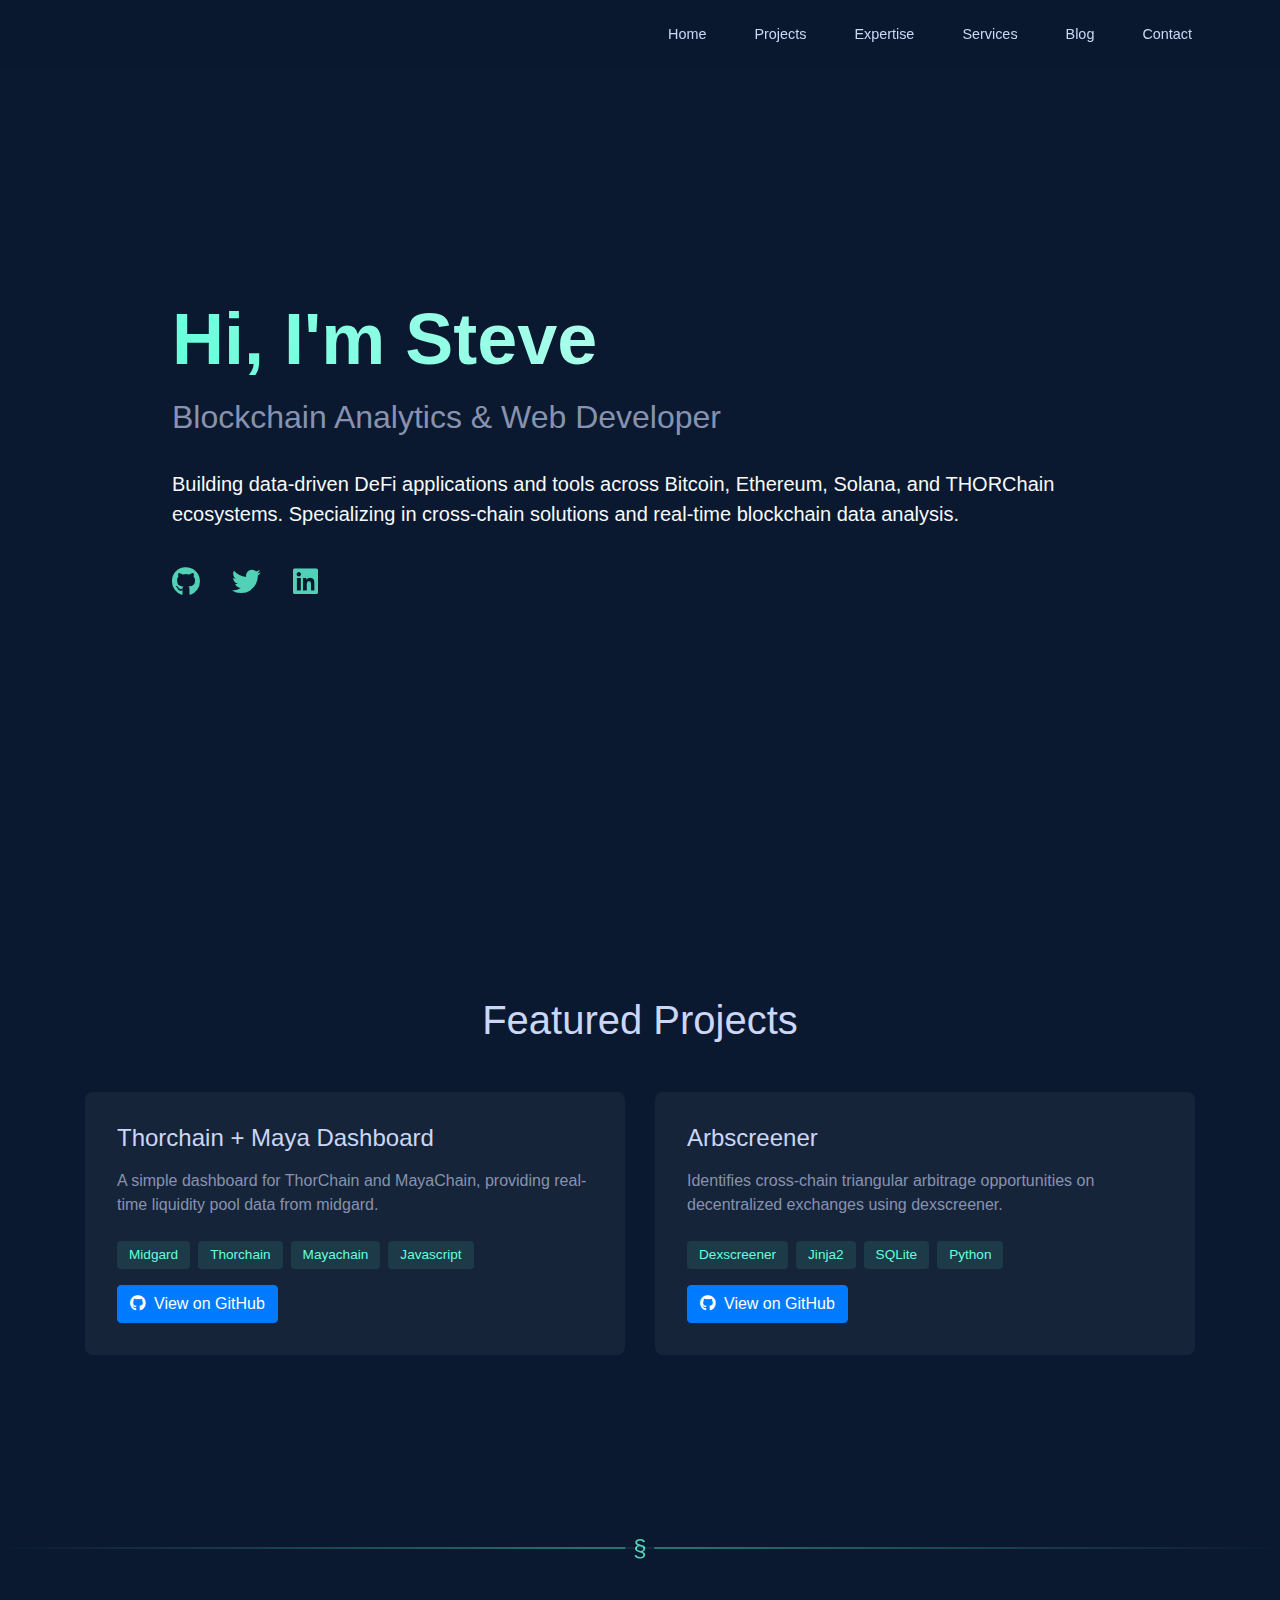
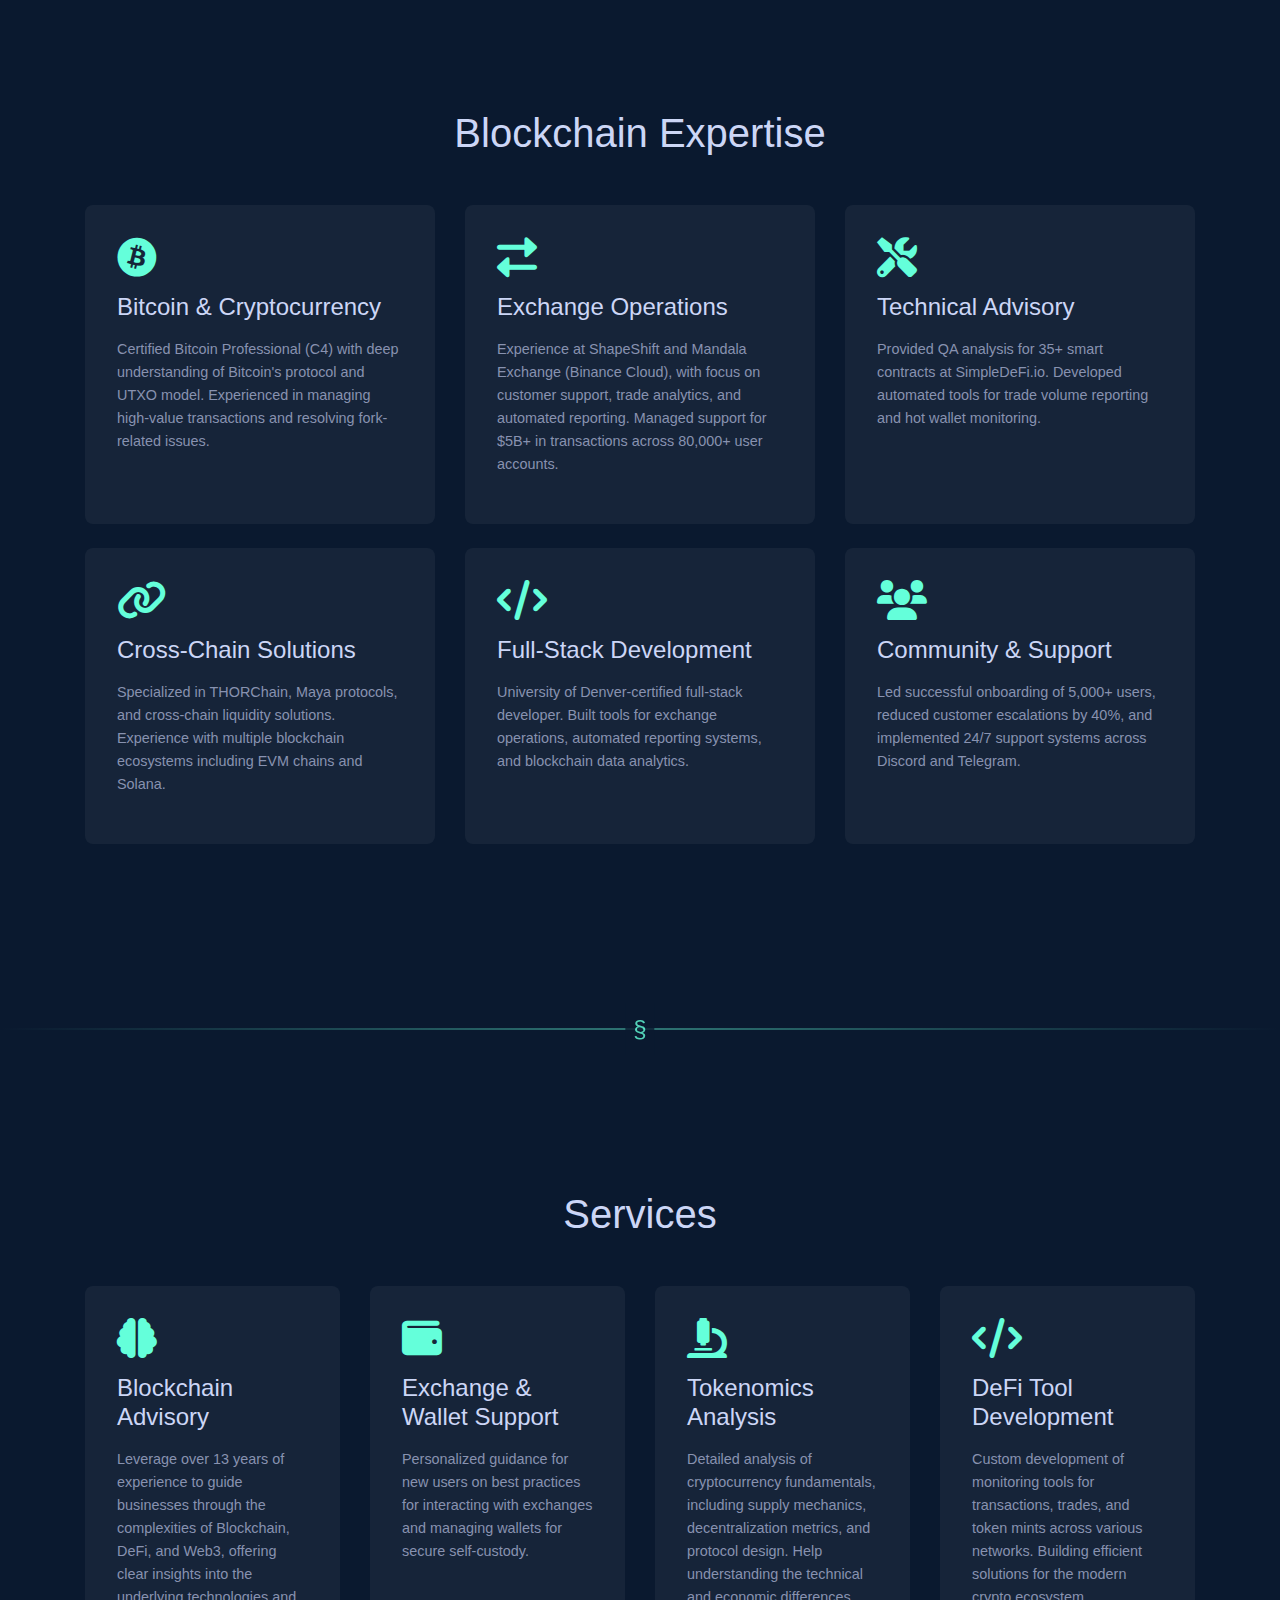
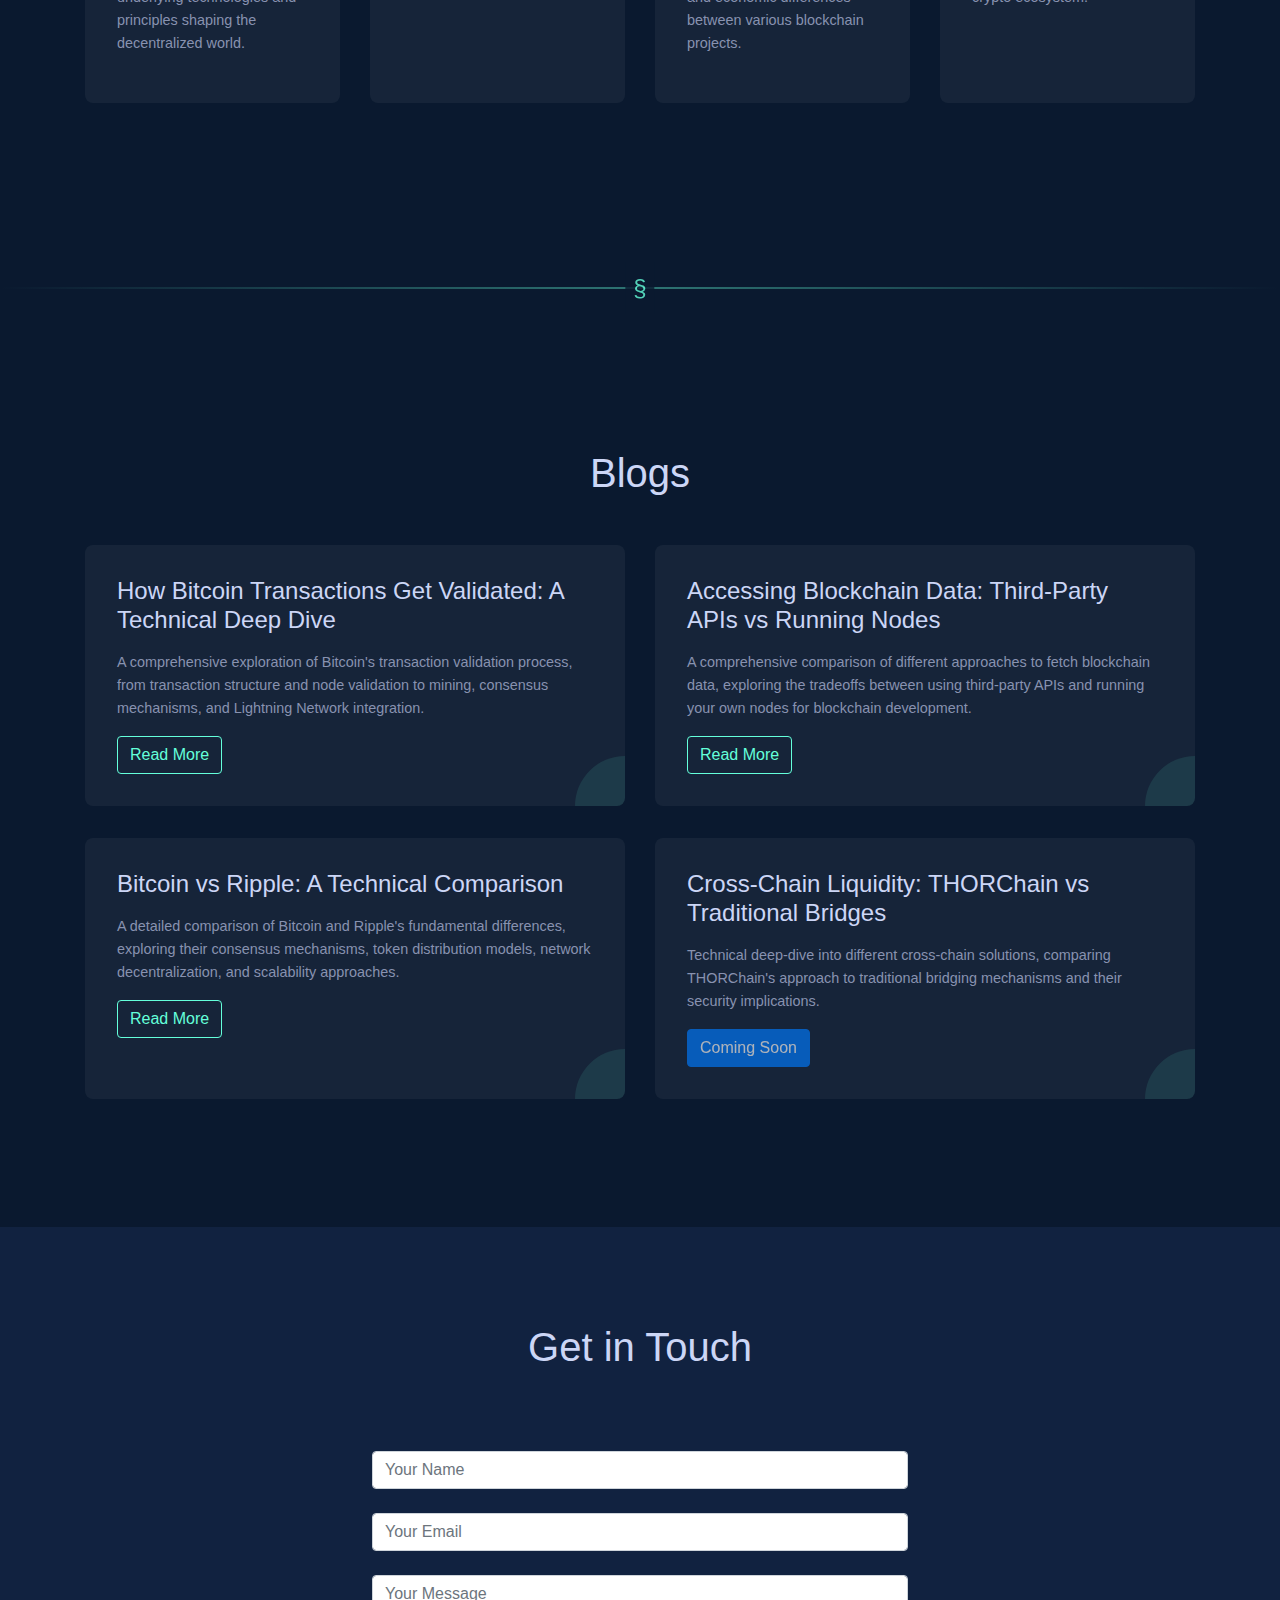
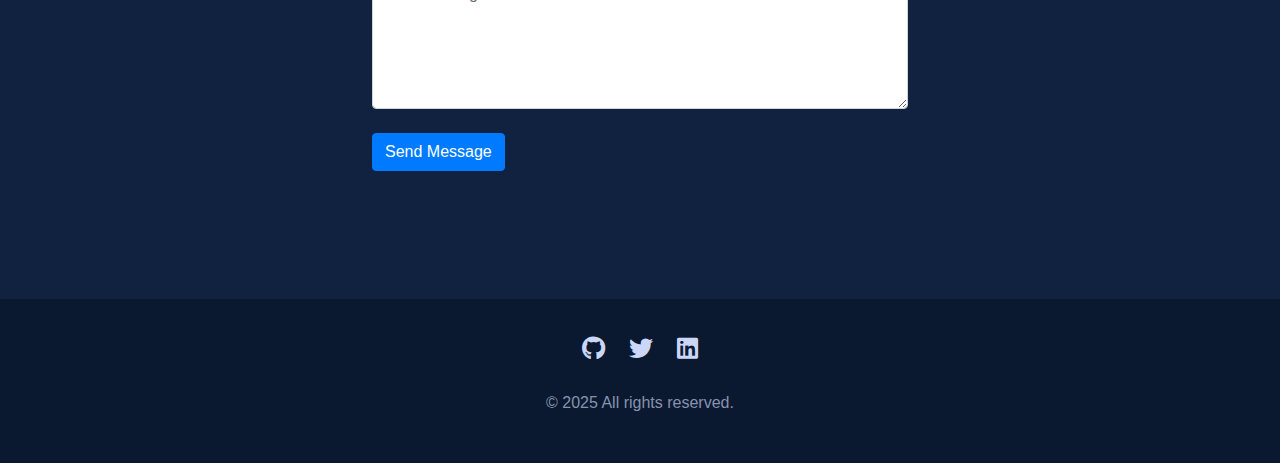
==== commit 05ebfb56: "updated title" ====
--- a/index.html
+++ b/index.html
@@ -21,8 +21,9 @@
       "@context": "https://schema.org",
       "@type": "Person",
       "name": "Steve Howe",
-      "jobTitle": "Blockchain Developer",
-      "description": "Blockchain and cryptocurrency developer specializing in DeFi and Web3 development",
+      "url": "https://howe-steve.github.io/Portfolio/",
+      "jobTitle": "Blockchain Analytics Developer",
+      "description": "Blockchain analytics and cryptocurrency developer specializing in DeFi and Web3 development",
       "url": "https://howe-steve.github.io/Portfolio/",
       "sameAs": [
         "https://github.com/howe-steve",
@@ -131,7 +132,7 @@
     <section id="home">
         <div class="container-home-content">
             <h1 class="container-home-heading">Hi, I'm Steve</h1>
-            <h2 class="container-home-subheading">Blockchain Analytics Developer</h2>
+            <h2 class="container-home-subheading">Blockchain Analytics & Web Developer</h2>
             <p class="lead text-light">Building data-driven DeFi applications and tools across Bitcoin, Ethereum, Solana, and THORChain ecosystems. Specializing in cross-chain solutions and real-time blockchain data analysis.</p>
             <div class="home-social-links">
                 <a href="https://github.com/howe-s" class="home-social-link" target="_blank" rel="noopener noreferrer">
--- a/static/styles.css
+++ b/static/styles.css
@@ -6,6 +6,10 @@
     --text-color: #8892b0;
     --border-color: #233554;
     --hover-color: #172a45;
+    --red-color: rgba(255, 99, 71, 0.05);
+    --ripple-color: #008cff;
+    --bitcoin-color: #FF9900;
+    --cardBackground-color: rgba(255, 255, 255, 0.05);
 }
 
 /* Base Styles */
@@ -380,7 +384,7 @@
 /* Update container class */
 .container {
     width: 100%;
-    max-width: 1200px;
+    max-width: auto;
     margin: 0 auto;
     padding: 0 2rem;
 }
@@ -434,7 +438,7 @@
     user-select: text;
     -webkit-user-select: text;
     -moz-user-select: text;
-    -ms-user-select: text;
+    -ms-user-select: text;    
 }
 
 .service-card {
@@ -510,21 +514,36 @@
 
 /* Blog Content Icons */
 .crypto-icon {
-    font-size: 3rem;
-    color: var(--secondary-color);
+    font-size: 5rem;    
     margin: 1rem;
+}
+
+.crypto-icon.fa-bitcoin {
+    color: var(--bitcoin-color)
+}
+
+.crypto-icon.fa-university {
+    color: var(--ripple-color);
 }
 
 .mechanism-icon {
     font-size: 2.5rem;
-    color: var(--secondary-color);
-    margin-bottom: 1rem;
+    color: var(--bitcoin-color);
+    margin-bottom: 1rem;
+}
+
+.mechanism-icon.fa-check-circle {
+    color: var(--ripple-color)
 }
 
 .use-case-icon {
-    font-size: 2rem;
-    color: var(--secondary-color);
+    font-size: 4rem;
+    color: var(--bitcoin-color);
     margin: 1rem;
+}
+
+.use-case-icon.fa-university, .use-case-icon.fa-globe {    
+    color: var(--ripple-color);    
 }
 
 .comparison-header {
@@ -565,9 +584,13 @@
 }
 
 .network-icon {
-    font-size: 3rem;  /* Made larger to match other icons */
-    color: var(--secondary-color);
+    font-size: 5rem;  /* Made larger to match other icons */
+    color: var(--bitcoin-color);
     margin: 1rem;
+}
+
+.network-icon.fa-sitemap {
+    color: var(--ripple-color);
 }
 
 .network-divider {
@@ -599,8 +622,17 @@
 
 .feature-icon {
     font-size: 1.5rem;
-    color: var(--secondary-color);
+    color: var(--bitcoin-color);
     flex-shrink: 0;
+}
+
+.feature-icon.fa-key, .feature-icon.fa-tools, .feature-icon.fa-building {
+    color: var(--ripple-color);
+}
+
+
+.feature-icon.fa-list-check {
+    color: var(--ripple-color);
 }
 
 .node-feature p {
@@ -628,8 +660,12 @@
 
 .primary-icon {
     font-size: 2.5rem;
-    color: var(--secondary-color);
-    margin-bottom: 1rem;
+    color: var(--bitcoin-color);
+    margin-bottom: 1rem;
+}
+
+.primary-icon.fa-print, .primary-icon.fa-lock {
+    color: var(--ripple-color);
 }
 
 .distribution-card h4 {
@@ -653,8 +689,16 @@
 }
 
 .secondary-icon {
-    font-size: 1.5rem;
-    color: var(--secondary-color);
+    font-size: 2rem;
+    color: var(--bitcoin-color);
+}
+
+.secondary-icon.fa-faucet, 
+.secondary-icon.fa-coins, 
+.secondary-icon.fa-triangle-exclamation, 
+.secondary-icon.fa-bank, 
+.secondary-icon.fa-arrow-trend-down {
+    color: var(--ripple-color);
 }
 
 .fair-launch span {
@@ -695,8 +739,7 @@
 }
 
 .supply-risks {
-    display: flex;
-    flex-direction: column;
+    display: flex;   
     align-items: center;
     text-align: center;
     justify-content: center;
@@ -729,14 +772,6 @@
     padding: 1.5rem;
     border-radius: 8px;
     text-align: center;
-}
-
-.bitcoin .metric-card {
-    border-left: 3px solid var(--secondary-color);
-}
-
-.ripple .metric-card {
-    border-left: 3px solid rgba(255, 99, 71, 0.5);
 }
 
 .metric-icon {
@@ -817,33 +852,196 @@
     padding: 0; /* Remove padding */
 }
 
-/* Transaction Processing Section Styling - Speed and Scalability */
-#speed-scalability ul li i {
-    color: var(--secondary-color); /* Ensure all icons within this list use secondary color */
+/* Transaction Processing Section Styling */
+#speed-scalability {
+    background: rgba(255, 255, 255, 0.05);
+    padding: 2rem;
+    border-radius: 8px;
+    margin: 2rem 0;
+    /* border-left: 3px solid var(--secondary-color); */
+}
+
+#speed-scalability h3 {
+    color: var(--light-color);
+    font-size: 2rem;
+    margin-bottom: 1.5rem;
+}
+
+#speed-scalability ul {
+    list-style-type: none;
+    padding: 0;
 }
 
 #speed-scalability li {
     display: flex;
     align-items: center;
     gap: 1rem;
-    padding: 1rem; /* Padding for each list item */
-    border-bottom: 1px solid var(--border-color); /* Divider between items */
-    color: var(--light-color);
+    padding: 1rem;
+    border-bottom: 1px solid var(--border-color);
+    color: var(--text-color);
 }
 
 #speed-scalability li:last-child {
-    border-bottom: none; /* Remove border from last item */
+    border-bottom: none;
 }
 
 #speed-scalability i {
-    color: var(--secondary-color); /* Match the secondary color for consistency */
+    /* color: var(--secondary-color); */
     font-size: 1.2rem;
 }
 
 #speed-scalability strong {
-    color: var(--secondary-color);
+    color: var(--light-color);
+    font-weight: 600;
+}
+
+/* Performance Comparison Section */
+.performance-comparison {
+    display: grid;
+    grid-template-columns: 1fr 1fr;
+    gap: 2rem;
+    margin: 2rem 0;
+}
+
+.bitcoin-performance {
+    background: var(--cardBackground-color);
+    border-radius: 8px;
+    padding: 2rem;
+    transition: transform 0.3s ease;
+}
+.ripple-performance {
+    background: var(--red-color);
+    border-radius: 8px;
+    padding: 2rem;
+    transition: transform 0.3s ease;
+}
+
+.bitcoin-performance:hover,
+.ripple-performance:hover {
+    transform: translateY(-5px);
+}
+
+.bitcoin-performance {
+    border-left: 3px solid var(--bitcoin-color);
+}
+
+.ripple-performance {
+    border-left: 3px solid var(--ripple-color);
+}
+
+.performance-card {
+    padding: 1.5rem;
+    margin-bottom: 1rem;
+    border-radius: 8px;
+    transition: transform 0.3s ease;
+}
+
+.performance-card:hover {
+    transform: translateY(-2px);
+}
+
+.performance-card h4 {
+    display: flex;
+    align-items: center;
+    gap: 0.75rem;
+    color: var(--light-color);
+    font-size: 1.1rem;
+    margin-bottom: 0.75rem;
+}
+
+.performance-card i {
+    color: var(--bitcoin-color);
+    font-size: 2rem;
+}
+
+.performance-card i.fa-gauge-high, .performance-card i.fa-bolt, .performance-card i.fa-check-double {
+    color: var(--ripple-color);
+}
+
+.performance-card p {
+    color: var(--text-color);
+    margin: 0;
+}
+
+
+
+.performance-metric {
+    font-size: 1.25rem;
+    /* color: var(--secondary-color); */
+    margin-top: 0.5rem;
+    font-weight: 500;
+}
+.fab fa-bitcoin crypto-icon {
+    color: var(--bitcoin-color);
+}
+/* Bitcoin & Ripple Roles Sections */
+.bitcoin-roles,
+.ripple-roles {
+    display: flex;
+    flex-direction: column;
+    gap: 2rem;
+    padding: 2rem;
+    background: rgba(255, 255, 255, 0.05);
+    border-radius: 8px;
+    margin: 2rem 0;
+}
+
+.primary-functions {
+    display: flex;
+    gap: 2rem;
+}
+
+.role-card {
+    flex: 1;
+    background: rgba(255, 255, 255, 0.05);
+    padding: 2rem;
+    border-radius: 8px;    
+    transition: transform 0.3s ease;
+    font-size: 1.2rem;
+}
+
+.role-card:hover {
+    transform: translateY(-5px);
+}
+
+.role-card h4 {
+    color: var(--light-color);
+    font-size: 1.25rem;
+    margin-bottom: 1.5rem;
+    font-weight: 600;
+}
+
+.role-card ul {
+    list-style: none;
+    padding: 0;
+    margin: 0;
+}
+
+.role-card ul li {
+    color: var(--text-color);
+    margin-bottom: 1rem;
+    padding-left: 1.5rem;
+    position: relative;
+}
+
+.role-card ul li::before {
+    content: "•";
+    color: var(--bitcoin-color);
+    position: absolute;
+    left: 0;
     font-weight: bold;
 }
+
+.role-card.ripple ul li::before {
+    color: var(--ripple-color);
+}
+
+.secondary-functions {
+    display: grid;
+    grid-template-columns: repeat(auto-fit, minmax(250px, 1fr));
+    gap: 2rem;
+}
+
 
 /* Mobile -- 
 
@@ -1046,4 +1244,57 @@
         display: block;
         margin: 0.25rem 0;
     }
+
+    .performance-comparison {
+        grid-template-columns: 1fr;
+    }
+    
+    .bitcoin-performance,
+    .ripple-performance {
+        padding: 1rem;
+    }
+    
+    .performance-card {
+        padding: 1rem;
+    }
+    
+    .performance-card h4 {
+        font-size: 1rem;
+    }
+    
+    .performance-metric {
+        font-size: 1.1rem;
+    }
+    .bitcoin-roles {
+        padding: 1rem;
+    }
+
+    .primary-functions {
+        flex-direction: column;
+    }
+
+    .role-card {
+        padding: 1.5rem;
+    }
+
+    .role-card h4 {
+        font-size: 1.1rem;
+        margin-bottom: 1rem;
+    }
+
+    .secondary-functions {
+        grid-template-columns: 1fr;
+    }
+    .ripple-roles {
+        padding: 1rem;
+    }
+
+    .role-card.ripple {
+        padding: 1.5rem;
+    }
+
+    .role-card.ripple h4 {
+        font-size: 1.1rem;
+        margin-bottom: 1rem;
+    }
 }--- a/static/styles.css
+++ b/static/styles.css
@@ -6,6 +6,10 @@
     --text-color: #8892b0;
     --border-color: #233554;
     --hover-color: #172a45;
+    --red-color: rgba(255, 99, 71, 0.05);
+    --ripple-color: #008cff;
+    --bitcoin-color: #FF9900;
+    --cardBackground-color: rgba(255, 255, 255, 0.05);
 }
 
 /* Base Styles */
@@ -380,7 +384,7 @@
 /* Update container class */
 .container {
     width: 100%;
-    max-width: 1200px;
+    max-width: auto;
     margin: 0 auto;
     padding: 0 2rem;
 }
@@ -434,7 +438,7 @@
     user-select: text;
     -webkit-user-select: text;
     -moz-user-select: text;
-    -ms-user-select: text;
+    -ms-user-select: text;    
 }
 
 .service-card {
@@ -510,21 +514,36 @@
 
 /* Blog Content Icons */
 .crypto-icon {
-    font-size: 3rem;
-    color: var(--secondary-color);
+    font-size: 5rem;    
     margin: 1rem;
+}
+
+.crypto-icon.fa-bitcoin {
+    color: var(--bitcoin-color)
+}
+
+.crypto-icon.fa-university {
+    color: var(--ripple-color);
 }
 
 .mechanism-icon {
     font-size: 2.5rem;
-    color: var(--secondary-color);
-    margin-bottom: 1rem;
+    color: var(--bitcoin-color);
+    margin-bottom: 1rem;
+}
+
+.mechanism-icon.fa-check-circle {
+    color: var(--ripple-color)
 }
 
 .use-case-icon {
-    font-size: 2rem;
-    color: var(--secondary-color);
+    font-size: 4rem;
+    color: var(--bitcoin-color);
     margin: 1rem;
+}
+
+.use-case-icon.fa-university, .use-case-icon.fa-globe {    
+    color: var(--ripple-color);    
 }
 
 .comparison-header {
@@ -565,9 +584,13 @@
 }
 
 .network-icon {
-    font-size: 3rem;  /* Made larger to match other icons */
-    color: var(--secondary-color);
+    font-size: 5rem;  /* Made larger to match other icons */
+    color: var(--bitcoin-color);
     margin: 1rem;
+}
+
+.network-icon.fa-sitemap {
+    color: var(--ripple-color);
 }
 
 .network-divider {
@@ -599,8 +622,17 @@
 
 .feature-icon {
     font-size: 1.5rem;
-    color: var(--secondary-color);
+    color: var(--bitcoin-color);
     flex-shrink: 0;
+}
+
+.feature-icon.fa-key, .feature-icon.fa-tools, .feature-icon.fa-building {
+    color: var(--ripple-color);
+}
+
+
+.feature-icon.fa-list-check {
+    color: var(--ripple-color);
 }
 
 .node-feature p {
@@ -628,8 +660,12 @@
 
 .primary-icon {
     font-size: 2.5rem;
-    color: var(--secondary-color);
-    margin-bottom: 1rem;
+    color: var(--bitcoin-color);
+    margin-bottom: 1rem;
+}
+
+.primary-icon.fa-print, .primary-icon.fa-lock {
+    color: var(--ripple-color);
 }
 
 .distribution-card h4 {
@@ -653,8 +689,16 @@
 }
 
 .secondary-icon {
-    font-size: 1.5rem;
-    color: var(--secondary-color);
+    font-size: 2rem;
+    color: var(--bitcoin-color);
+}
+
+.secondary-icon.fa-faucet, 
+.secondary-icon.fa-coins, 
+.secondary-icon.fa-triangle-exclamation, 
+.secondary-icon.fa-bank, 
+.secondary-icon.fa-arrow-trend-down {
+    color: var(--ripple-color);
 }
 
 .fair-launch span {
@@ -695,8 +739,7 @@
 }
 
 .supply-risks {
-    display: flex;
-    flex-direction: column;
+    display: flex;   
     align-items: center;
     text-align: center;
     justify-content: center;
@@ -729,14 +772,6 @@
     padding: 1.5rem;
     border-radius: 8px;
     text-align: center;
-}
-
-.bitcoin .metric-card {
-    border-left: 3px solid var(--secondary-color);
-}
-
-.ripple .metric-card {
-    border-left: 3px solid rgba(255, 99, 71, 0.5);
 }
 
 .metric-icon {
@@ -817,33 +852,196 @@
     padding: 0; /* Remove padding */
 }
 
-/* Transaction Processing Section Styling - Speed and Scalability */
-#speed-scalability ul li i {
-    color: var(--secondary-color); /* Ensure all icons within this list use secondary color */
+/* Transaction Processing Section Styling */
+#speed-scalability {
+    background: rgba(255, 255, 255, 0.05);
+    padding: 2rem;
+    border-radius: 8px;
+    margin: 2rem 0;
+    /* border-left: 3px solid var(--secondary-color); */
+}
+
+#speed-scalability h3 {
+    color: var(--light-color);
+    font-size: 2rem;
+    margin-bottom: 1.5rem;
+}
+
+#speed-scalability ul {
+    list-style-type: none;
+    padding: 0;
 }
 
 #speed-scalability li {
     display: flex;
     align-items: center;
     gap: 1rem;
-    padding: 1rem; /* Padding for each list item */
-    border-bottom: 1px solid var(--border-color); /* Divider between items */
-    color: var(--light-color);
+    padding: 1rem;
+    border-bottom: 1px solid var(--border-color);
+    color: var(--text-color);
 }
 
 #speed-scalability li:last-child {
-    border-bottom: none; /* Remove border from last item */
+    border-bottom: none;
 }
 
 #speed-scalability i {
-    color: var(--secondary-color); /* Match the secondary color for consistency */
+    /* color: var(--secondary-color); */
     font-size: 1.2rem;
 }
 
 #speed-scalability strong {
-    color: var(--secondary-color);
+    color: var(--light-color);
+    font-weight: 600;
+}
+
+/* Performance Comparison Section */
+.performance-comparison {
+    display: grid;
+    grid-template-columns: 1fr 1fr;
+    gap: 2rem;
+    margin: 2rem 0;
+}
+
+.bitcoin-performance {
+    background: var(--cardBackground-color);
+    border-radius: 8px;
+    padding: 2rem;
+    transition: transform 0.3s ease;
+}
+.ripple-performance {
+    background: var(--red-color);
+    border-radius: 8px;
+    padding: 2rem;
+    transition: transform 0.3s ease;
+}
+
+.bitcoin-performance:hover,
+.ripple-performance:hover {
+    transform: translateY(-5px);
+}
+
+.bitcoin-performance {
+    border-left: 3px solid var(--bitcoin-color);
+}
+
+.ripple-performance {
+    border-left: 3px solid var(--ripple-color);
+}
+
+.performance-card {
+    padding: 1.5rem;
+    margin-bottom: 1rem;
+    border-radius: 8px;
+    transition: transform 0.3s ease;
+}
+
+.performance-card:hover {
+    transform: translateY(-2px);
+}
+
+.performance-card h4 {
+    display: flex;
+    align-items: center;
+    gap: 0.75rem;
+    color: var(--light-color);
+    font-size: 1.1rem;
+    margin-bottom: 0.75rem;
+}
+
+.performance-card i {
+    color: var(--bitcoin-color);
+    font-size: 2rem;
+}
+
+.performance-card i.fa-gauge-high, .performance-card i.fa-bolt, .performance-card i.fa-check-double {
+    color: var(--ripple-color);
+}
+
+.performance-card p {
+    color: var(--text-color);
+    margin: 0;
+}
+
+
+
+.performance-metric {
+    font-size: 1.25rem;
+    /* color: var(--secondary-color); */
+    margin-top: 0.5rem;
+    font-weight: 500;
+}
+.fab fa-bitcoin crypto-icon {
+    color: var(--bitcoin-color);
+}
+/* Bitcoin & Ripple Roles Sections */
+.bitcoin-roles,
+.ripple-roles {
+    display: flex;
+    flex-direction: column;
+    gap: 2rem;
+    padding: 2rem;
+    background: rgba(255, 255, 255, 0.05);
+    border-radius: 8px;
+    margin: 2rem 0;
+}
+
+.primary-functions {
+    display: flex;
+    gap: 2rem;
+}
+
+.role-card {
+    flex: 1;
+    background: rgba(255, 255, 255, 0.05);
+    padding: 2rem;
+    border-radius: 8px;    
+    transition: transform 0.3s ease;
+    font-size: 1.2rem;
+}
+
+.role-card:hover {
+    transform: translateY(-5px);
+}
+
+.role-card h4 {
+    color: var(--light-color);
+    font-size: 1.25rem;
+    margin-bottom: 1.5rem;
+    font-weight: 600;
+}
+
+.role-card ul {
+    list-style: none;
+    padding: 0;
+    margin: 0;
+}
+
+.role-card ul li {
+    color: var(--text-color);
+    margin-bottom: 1rem;
+    padding-left: 1.5rem;
+    position: relative;
+}
+
+.role-card ul li::before {
+    content: "•";
+    color: var(--bitcoin-color);
+    position: absolute;
+    left: 0;
     font-weight: bold;
 }
+
+.role-card.ripple ul li::before {
+    color: var(--ripple-color);
+}
+
+.secondary-functions {
+    display: grid;
+    grid-template-columns: repeat(auto-fit, minmax(250px, 1fr));
+    gap: 2rem;
+}
+
 
 /* Mobile -- 
 
@@ -1046,4 +1244,57 @@
         display: block;
         margin: 0.25rem 0;
     }
+
+    .performance-comparison {
+        grid-template-columns: 1fr;
+    }
+    
+    .bitcoin-performance,
+    .ripple-performance {
+        padding: 1rem;
+    }
+    
+    .performance-card {
+        padding: 1rem;
+    }
+    
+    .performance-card h4 {
+        font-size: 1rem;
+    }
+    
+    .performance-metric {
+        font-size: 1.1rem;
+    }
+    .bitcoin-roles {
+        padding: 1rem;
+    }
+
+    .primary-functions {
+        flex-direction: column;
+    }
+
+    .role-card {
+        padding: 1.5rem;
+    }
+
+    .role-card h4 {
+        font-size: 1.1rem;
+        margin-bottom: 1rem;
+    }
+
+    .secondary-functions {
+        grid-template-columns: 1fr;
+    }
+    .ripple-roles {
+        padding: 1rem;
+    }
+
+    .role-card.ripple {
+        padding: 1.5rem;
+    }
+
+    .role-card.ripple h4 {
+        font-size: 1.1rem;
+        margin-bottom: 1rem;
+    }
 }--- a/static/styles.css
+++ b/static/styles.css
@@ -6,6 +6,10 @@
     --text-color: #8892b0;
     --border-color: #233554;
     --hover-color: #172a45;
+    --red-color: rgba(255, 99, 71, 0.05);
+    --ripple-color: #008cff;
+    --bitcoin-color: #FF9900;
+    --cardBackground-color: rgba(255, 255, 255, 0.05);
 }
 
 /* Base Styles */
@@ -380,7 +384,7 @@
 /* Update container class */
 .container {
     width: 100%;
-    max-width: 1200px;
+    max-width: auto;
     margin: 0 auto;
     padding: 0 2rem;
 }
@@ -434,7 +438,7 @@
     user-select: text;
     -webkit-user-select: text;
     -moz-user-select: text;
-    -ms-user-select: text;
+    -ms-user-select: text;    
 }
 
 .service-card {
@@ -510,21 +514,36 @@
 
 /* Blog Content Icons */
 .crypto-icon {
-    font-size: 3rem;
-    color: var(--secondary-color);
+    font-size: 5rem;    
     margin: 1rem;
+}
+
+.crypto-icon.fa-bitcoin {
+    color: var(--bitcoin-color)
+}
+
+.crypto-icon.fa-university {
+    color: var(--ripple-color);
 }
 
 .mechanism-icon {
     font-size: 2.5rem;
-    color: var(--secondary-color);
-    margin-bottom: 1rem;
+    color: var(--bitcoin-color);
+    margin-bottom: 1rem;
+}
+
+.mechanism-icon.fa-check-circle {
+    color: var(--ripple-color)
 }
 
 .use-case-icon {
-    font-size: 2rem;
-    color: var(--secondary-color);
+    font-size: 4rem;
+    color: var(--bitcoin-color);
     margin: 1rem;
+}
+
+.use-case-icon.fa-university, .use-case-icon.fa-globe {    
+    color: var(--ripple-color);    
 }
 
 .comparison-header {
@@ -565,9 +584,13 @@
 }
 
 .network-icon {
-    font-size: 3rem;  /* Made larger to match other icons */
-    color: var(--secondary-color);
+    font-size: 5rem;  /* Made larger to match other icons */
+    color: var(--bitcoin-color);
     margin: 1rem;
+}
+
+.network-icon.fa-sitemap {
+    color: var(--ripple-color);
 }
 
 .network-divider {
@@ -599,8 +622,17 @@
 
 .feature-icon {
     font-size: 1.5rem;
-    color: var(--secondary-color);
+    color: var(--bitcoin-color);
     flex-shrink: 0;
+}
+
+.feature-icon.fa-key, .feature-icon.fa-tools, .feature-icon.fa-building {
+    color: var(--ripple-color);
+}
+
+
+.feature-icon.fa-list-check {
+    color: var(--ripple-color);
 }
 
 .node-feature p {
@@ -628,8 +660,12 @@
 
 .primary-icon {
     font-size: 2.5rem;
-    color: var(--secondary-color);
-    margin-bottom: 1rem;
+    color: var(--bitcoin-color);
+    margin-bottom: 1rem;
+}
+
+.primary-icon.fa-print, .primary-icon.fa-lock {
+    color: var(--ripple-color);
 }
 
 .distribution-card h4 {
@@ -653,8 +689,16 @@
 }
 
 .secondary-icon {
-    font-size: 1.5rem;
-    color: var(--secondary-color);
+    font-size: 2rem;
+    color: var(--bitcoin-color);
+}
+
+.secondary-icon.fa-faucet, 
+.secondary-icon.fa-coins, 
+.secondary-icon.fa-triangle-exclamation, 
+.secondary-icon.fa-bank, 
+.secondary-icon.fa-arrow-trend-down {
+    color: var(--ripple-color);
 }
 
 .fair-launch span {
@@ -695,8 +739,7 @@
 }
 
 .supply-risks {
-    display: flex;
-    flex-direction: column;
+    display: flex;   
     align-items: center;
     text-align: center;
     justify-content: center;
@@ -729,14 +772,6 @@
     padding: 1.5rem;
     border-radius: 8px;
     text-align: center;
-}
-
-.bitcoin .metric-card {
-    border-left: 3px solid var(--secondary-color);
-}
-
-.ripple .metric-card {
-    border-left: 3px solid rgba(255, 99, 71, 0.5);
 }
 
 .metric-icon {
@@ -817,33 +852,196 @@
     padding: 0; /* Remove padding */
 }
 
-/* Transaction Processing Section Styling - Speed and Scalability */
-#speed-scalability ul li i {
-    color: var(--secondary-color); /* Ensure all icons within this list use secondary color */
+/* Transaction Processing Section Styling */
+#speed-scalability {
+    background: rgba(255, 255, 255, 0.05);
+    padding: 2rem;
+    border-radius: 8px;
+    margin: 2rem 0;
+    /* border-left: 3px solid var(--secondary-color); */
+}
+
+#speed-scalability h3 {
+    color: var(--light-color);
+    font-size: 2rem;
+    margin-bottom: 1.5rem;
+}
+
+#speed-scalability ul {
+    list-style-type: none;
+    padding: 0;
 }
 
 #speed-scalability li {
     display: flex;
     align-items: center;
     gap: 1rem;
-    padding: 1rem; /* Padding for each list item */
-    border-bottom: 1px solid var(--border-color); /* Divider between items */
-    color: var(--light-color);
+    padding: 1rem;
+    border-bottom: 1px solid var(--border-color);
+    color: var(--text-color);
 }
 
 #speed-scalability li:last-child {
-    border-bottom: none; /* Remove border from last item */
+    border-bottom: none;
 }
 
 #speed-scalability i {
-    color: var(--secondary-color); /* Match the secondary color for consistency */
+    /* color: var(--secondary-color); */
     font-size: 1.2rem;
 }
 
 #speed-scalability strong {
-    color: var(--secondary-color);
+    color: var(--light-color);
+    font-weight: 600;
+}
+
+/* Performance Comparison Section */
+.performance-comparison {
+    display: grid;
+    grid-template-columns: 1fr 1fr;
+    gap: 2rem;
+    margin: 2rem 0;
+}
+
+.bitcoin-performance {
+    background: var(--cardBackground-color);
+    border-radius: 8px;
+    padding: 2rem;
+    transition: transform 0.3s ease;
+}
+.ripple-performance {
+    background: var(--red-color);
+    border-radius: 8px;
+    padding: 2rem;
+    transition: transform 0.3s ease;
+}
+
+.bitcoin-performance:hover,
+.ripple-performance:hover {
+    transform: translateY(-5px);
+}
+
+.bitcoin-performance {
+    border-left: 3px solid var(--bitcoin-color);
+}
+
+.ripple-performance {
+    border-left: 3px solid var(--ripple-color);
+}
+
+.performance-card {
+    padding: 1.5rem;
+    margin-bottom: 1rem;
+    border-radius: 8px;
+    transition: transform 0.3s ease;
+}
+
+.performance-card:hover {
+    transform: translateY(-2px);
+}
+
+.performance-card h4 {
+    display: flex;
+    align-items: center;
+    gap: 0.75rem;
+    color: var(--light-color);
+    font-size: 1.1rem;
+    margin-bottom: 0.75rem;
+}
+
+.performance-card i {
+    color: var(--bitcoin-color);
+    font-size: 2rem;
+}
+
+.performance-card i.fa-gauge-high, .performance-card i.fa-bolt, .performance-card i.fa-check-double {
+    color: var(--ripple-color);
+}
+
+.performance-card p {
+    color: var(--text-color);
+    margin: 0;
+}
+
+
+
+.performance-metric {
+    font-size: 1.25rem;
+    /* color: var(--secondary-color); */
+    margin-top: 0.5rem;
+    font-weight: 500;
+}
+.fab fa-bitcoin crypto-icon {
+    color: var(--bitcoin-color);
+}
+/* Bitcoin & Ripple Roles Sections */
+.bitcoin-roles,
+.ripple-roles {
+    display: flex;
+    flex-direction: column;
+    gap: 2rem;
+    padding: 2rem;
+    background: rgba(255, 255, 255, 0.05);
+    border-radius: 8px;
+    margin: 2rem 0;
+}
+
+.primary-functions {
+    display: flex;
+    gap: 2rem;
+}
+
+.role-card {
+    flex: 1;
+    background: rgba(255, 255, 255, 0.05);
+    padding: 2rem;
+    border-radius: 8px;    
+    transition: transform 0.3s ease;
+    font-size: 1.2rem;
+}
+
+.role-card:hover {
+    transform: translateY(-5px);
+}
+
+.role-card h4 {
+    color: var(--light-color);
+    font-size: 1.25rem;
+    margin-bottom: 1.5rem;
+    font-weight: 600;
+}
+
+.role-card ul {
+    list-style: none;
+    padding: 0;
+    margin: 0;
+}
+
+.role-card ul li {
+    color: var(--text-color);
+    margin-bottom: 1rem;
+    padding-left: 1.5rem;
+    position: relative;
+}
+
+.role-card ul li::before {
+    content: "•";
+    color: var(--bitcoin-color);
+    position: absolute;
+    left: 0;
     font-weight: bold;
 }
+
+.role-card.ripple ul li::before {
+    color: var(--ripple-color);
+}
+
+.secondary-functions {
+    display: grid;
+    grid-template-columns: repeat(auto-fit, minmax(250px, 1fr));
+    gap: 2rem;
+}
+
 
 /* Mobile -- 
 
@@ -1046,4 +1244,57 @@
         display: block;
         margin: 0.25rem 0;
     }
+
+    .performance-comparison {
+        grid-template-columns: 1fr;
+    }
+    
+    .bitcoin-performance,
+    .ripple-performance {
+        padding: 1rem;
+    }
+    
+    .performance-card {
+        padding: 1rem;
+    }
+    
+    .performance-card h4 {
+        font-size: 1rem;
+    }
+    
+    .performance-metric {
+        font-size: 1.1rem;
+    }
+    .bitcoin-roles {
+        padding: 1rem;
+    }
+
+    .primary-functions {
+        flex-direction: column;
+    }
+
+    .role-card {
+        padding: 1.5rem;
+    }
+
+    .role-card h4 {
+        font-size: 1.1rem;
+        margin-bottom: 1rem;
+    }
+
+    .secondary-functions {
+        grid-template-columns: 1fr;
+    }
+    .ripple-roles {
+        padding: 1rem;
+    }
+
+    .role-card.ripple {
+        padding: 1.5rem;
+    }
+
+    .role-card.ripple h4 {
+        font-size: 1.1rem;
+        margin-bottom: 1rem;
+    }
 }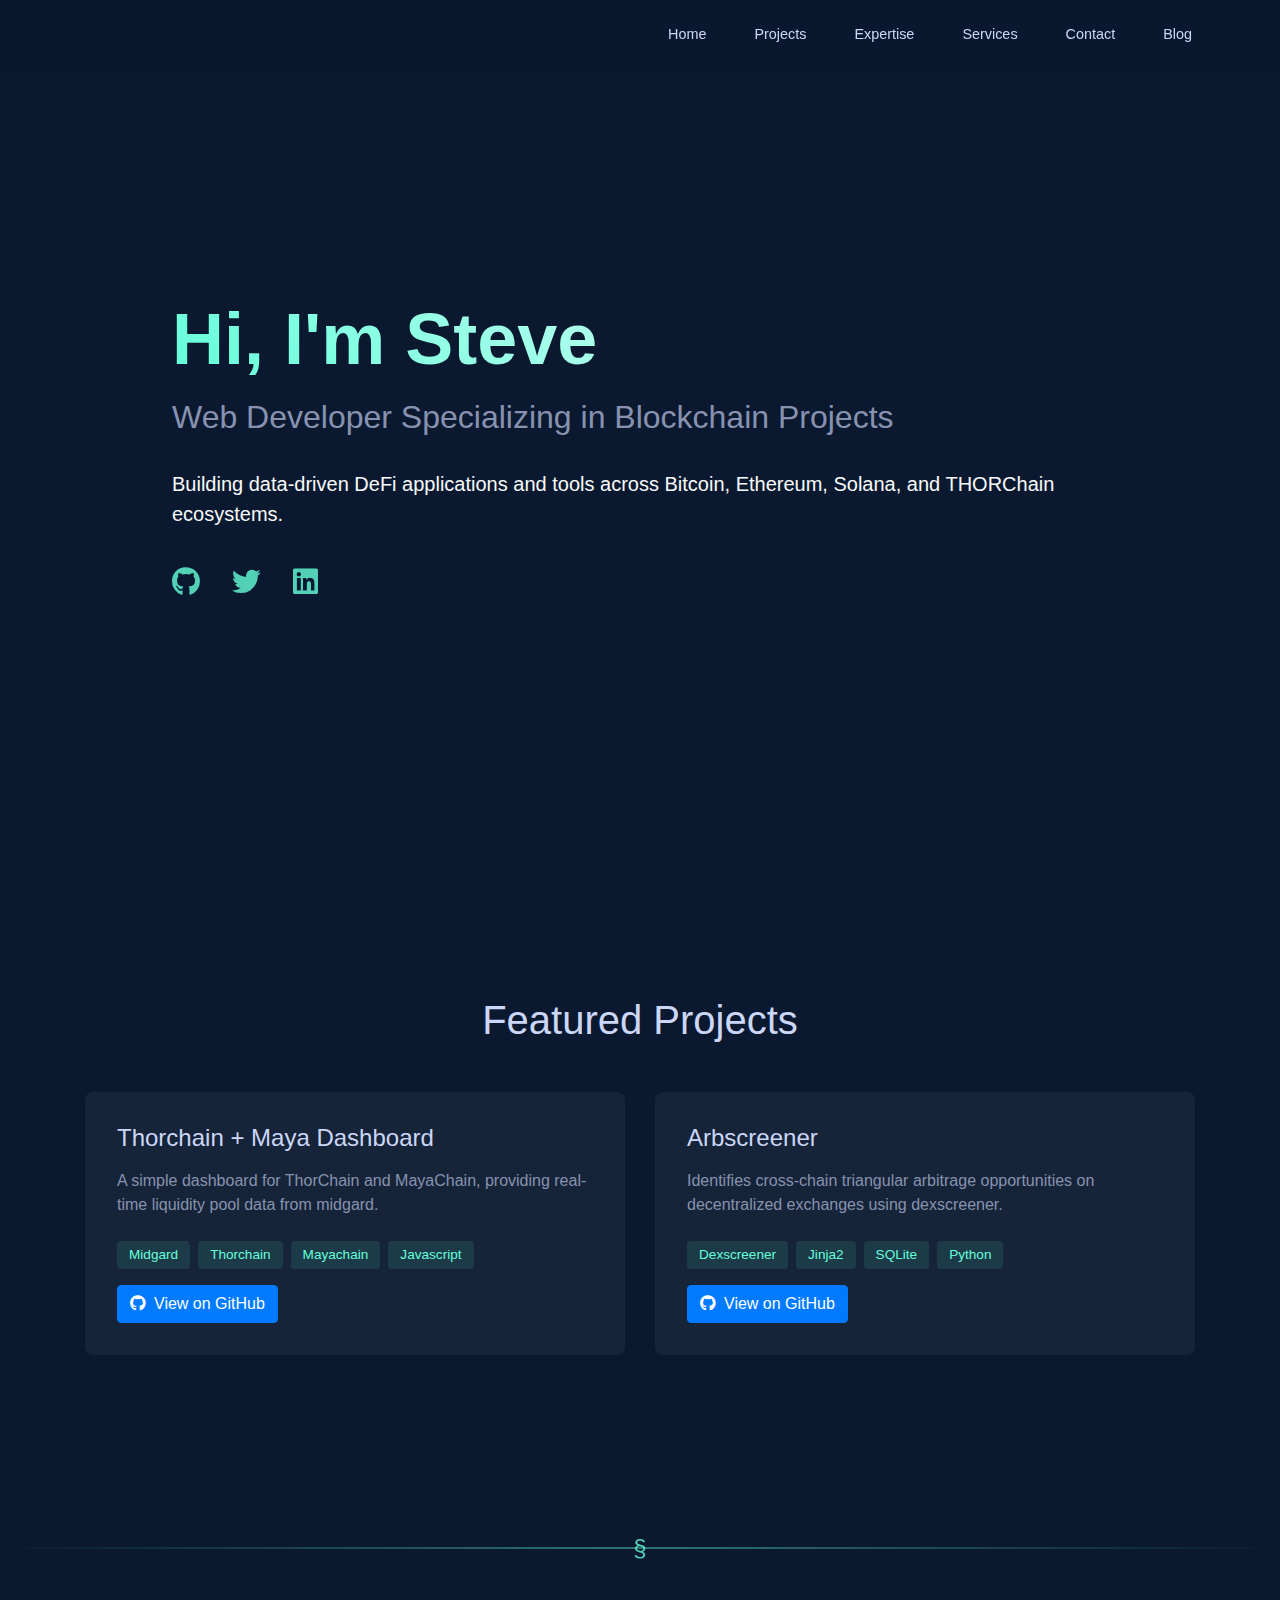
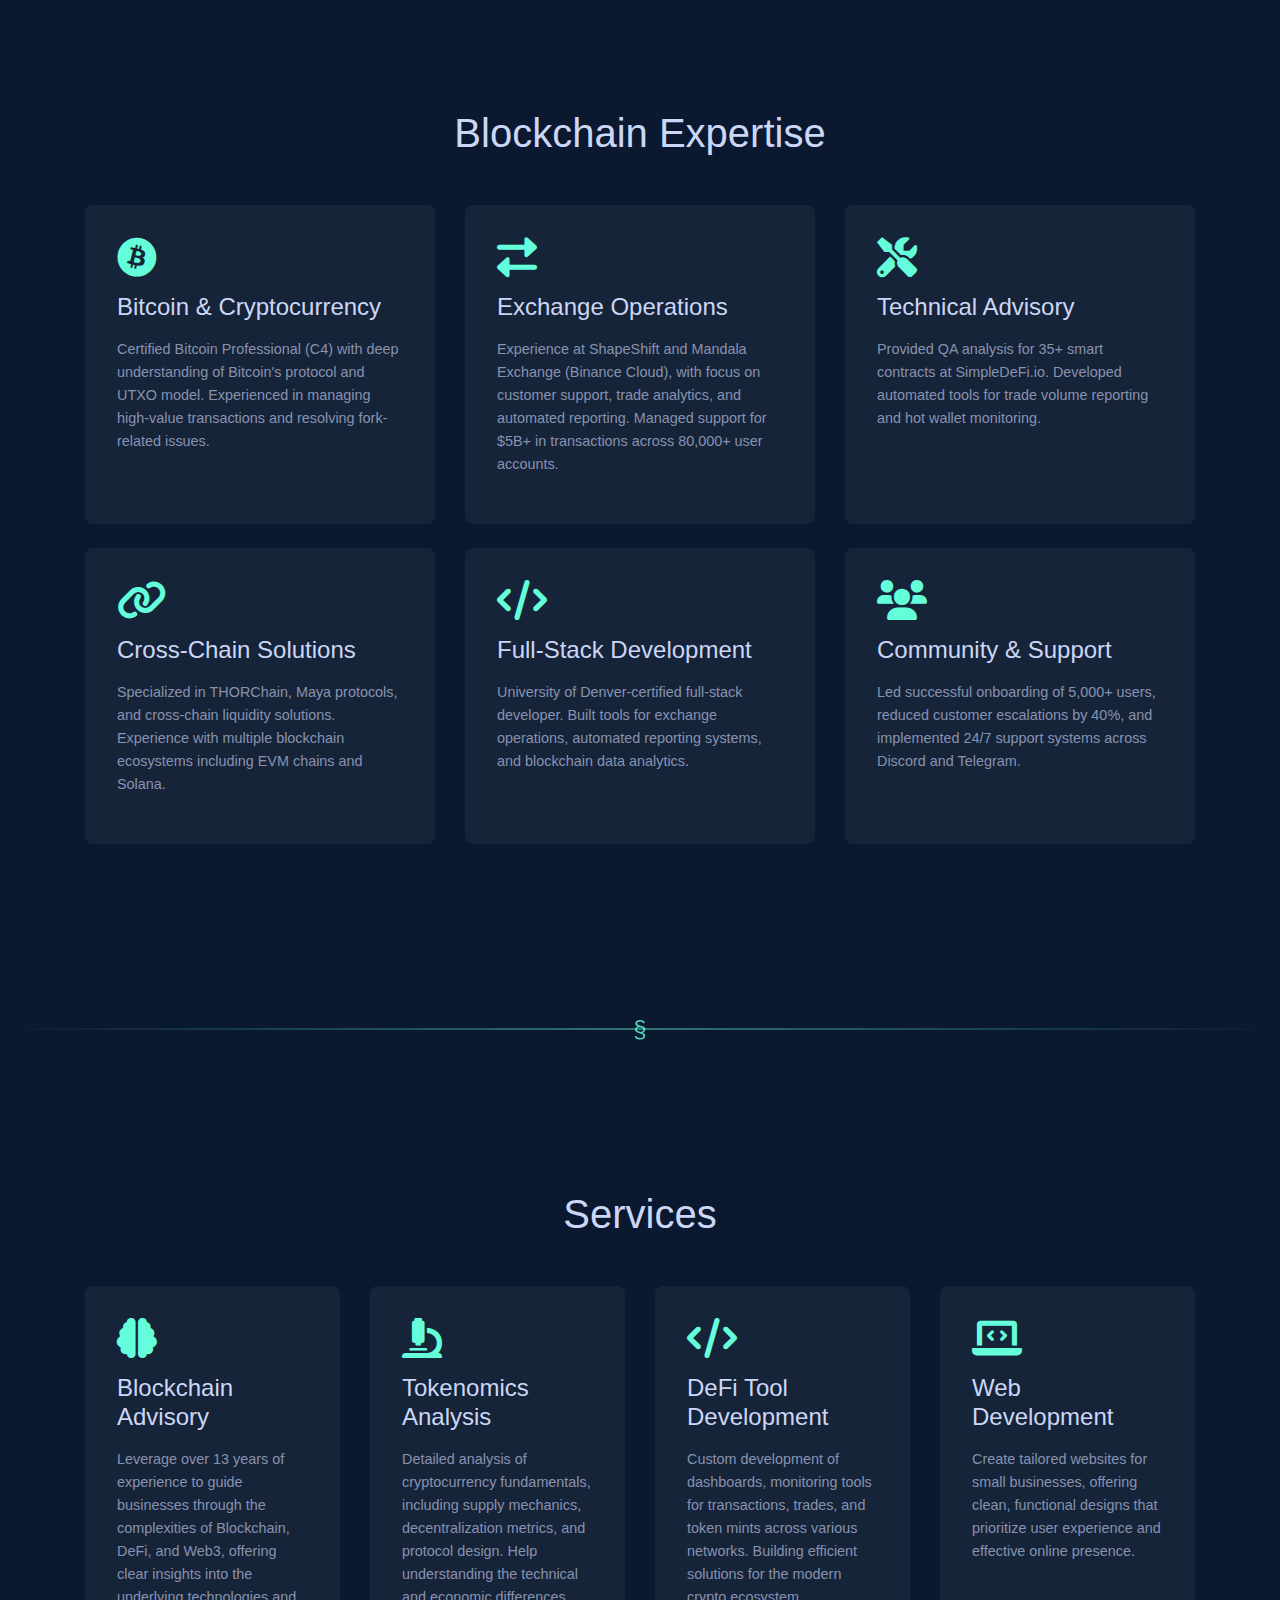
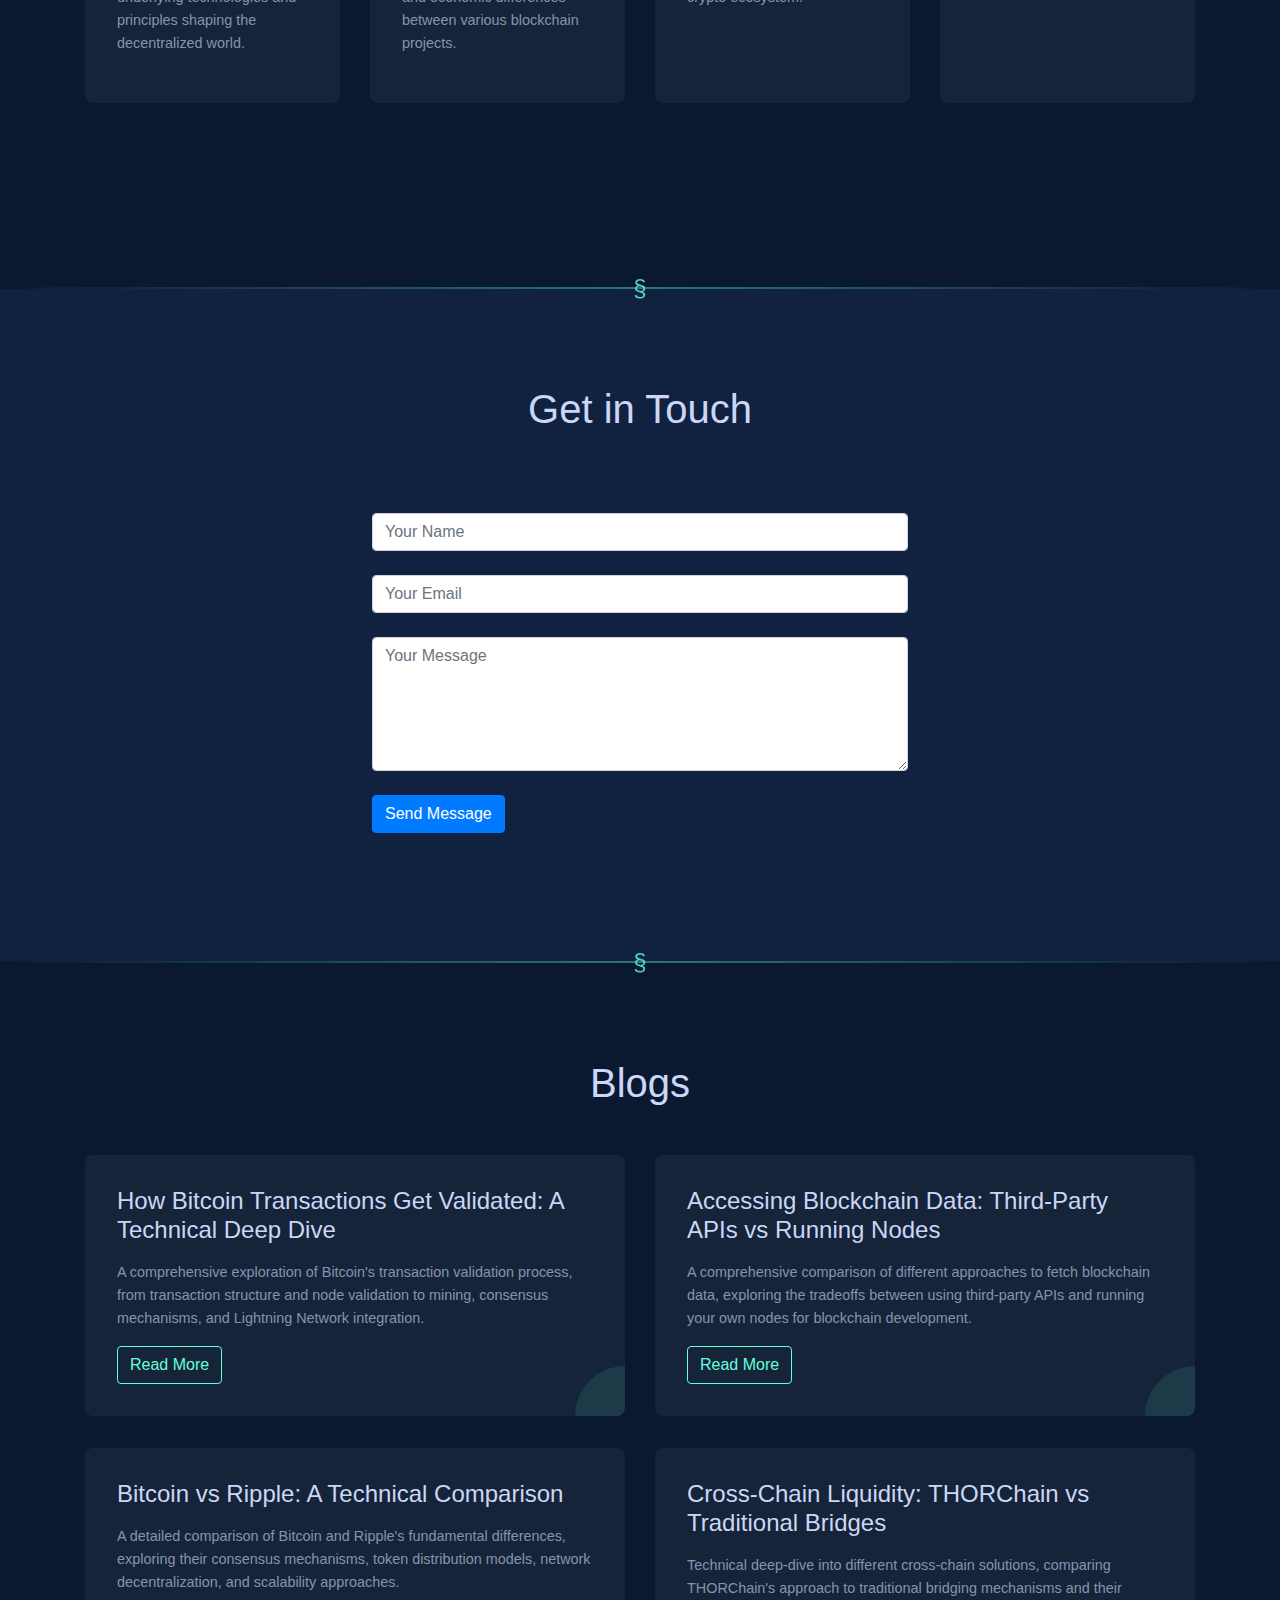
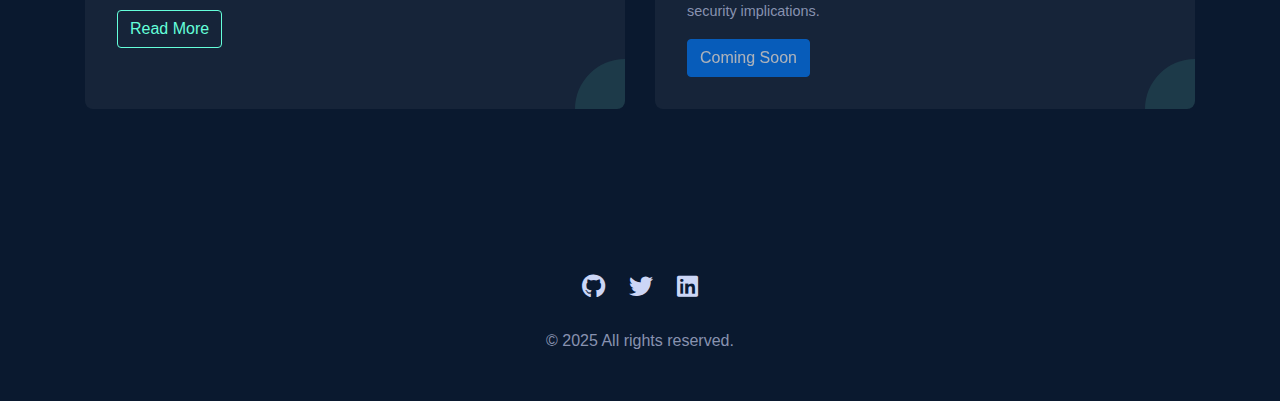
==== commit 5350dbdf: "reordered" ====
--- a/index.html
+++ b/index.html
@@ -124,16 +124,17 @@
             <a href="#projects" class="nav-link">Projects</a>
             <a href="#expertise" class="nav-link">Expertise</a>
             <a href="#services" class="nav-link">Services</a>
+            <a href="#contact" class="nav-link">Contact</a>
             <a href="#blog" class="nav-link">Blog</a>
-            <a href="#contact" class="nav-link">Contact</a>
+            
         </div>
     </nav>
 
     <section id="home">
         <div class="container-home-content">
             <h1 class="container-home-heading">Hi, I'm Steve</h1>
-            <h2 class="container-home-subheading">Blockchain Analytics & Web Developer</h2>
-            <p class="lead text-light">Building data-driven DeFi applications and tools across Bitcoin, Ethereum, Solana, and THORChain ecosystems. Specializing in cross-chain solutions and real-time blockchain data analysis.</p>
+            <h2 class="container-home-subheading">Web Developer Specializing in Blockchain Projects</h2>
+            <p class="lead text-light">Building data-driven DeFi applications and tools across Bitcoin, Ethereum, Solana, and THORChain ecosystems.</p>
             <div class="home-social-links">
                 <a href="https://github.com/howe-s" class="home-social-link" target="_blank" rel="noopener noreferrer">
                     <i class="fab fa-github"></i>
@@ -255,13 +256,13 @@
                         <p class="service-description">Leverage over 13 years of experience to guide businesses through the complexities of Blockchain, DeFi, and Web3, offering clear insights into the underlying technologies and principles shaping the decentralized world.</p>
                     </div>
                 </div>
-                <div class="col-md-6 col-lg-3 mb-4">
+                <!-- <div class="col-md-6 col-lg-3 mb-4">
                     <div class="service-card">
                         <i class="fas fa-wallet service-icon"></i>
                         <h3 class="service-title">Exchange & Wallet Support</h3>
                         <p class="service-description">Personalized guidance for new users on best practices for interacting with exchanges and managing wallets for secure self-custody.</p>
                     </div>
-                </div>
+                </div> -->
                 <div class="col-md-6 col-lg-3 mb-4">
                     <div class="service-card">
                         <i class="fas fa-microscope service-icon"></i>
@@ -273,15 +274,43 @@
                     <div class="service-card">
                         <i class="fas fa-code service-icon"></i>
                         <h3 class="service-title">DeFi Tool Development</h3>
-                        <p class="service-description">Custom development of monitoring tools for transactions, trades, and token mints across various networks. Building efficient solutions for the modern crypto ecosystem.</p>
-                    </div>
-                </div>
-            </div>
-
-        </div>
-    </section>
-
-    <div class="section-divider" style="margin: 4rem 0;"></div>
+                        <p class="service-description">Custom development of dashboards, monitoring tools for transactions, trades, and token mints across various networks. Building efficient solutions for the modern crypto ecosystem.</p>
+                    </div>
+                </div>
+                <div class="col-md-6 col-lg-3 mb-4">
+                    <div class="service-card">
+                        <i class="fas fa-laptop-code service-icon"></i>
+                        <h3 class="service-title">Web Development</h3>
+                        <p class="service-description">Create tailored websites for small businesses, offering clean, functional designs that prioritize user experience and effective online presence.</p>
+                        <!-- <button class="btn btn-primary mt-3 disabled" disabled>Coming Soon</button> -->
+                    </div>
+                </div>
+            </div>
+
+        </div>
+    </section>
+
+    <div class="section-divider"></div>
+
+    <section id="contact">
+        <div class="container">
+            <h2 class="section-title">Get in Touch</h2>
+            <form class="contact-form">
+                <div class="form-group">
+                    <input type="text" class="form-control" placeholder="Your Name" required>
+                </div>
+                <div class="form-group">
+                    <input type="email" class="form-control" placeholder="Your Email" required>
+                </div>
+                <div class="form-group">
+                    <textarea class="form-control" rows="5" placeholder="Your Message" required></textarea>
+                </div>
+                <button type="submit" class="btn btn-primary">Send Message</button>
+            </form>
+        </div>
+    </section>
+
+    <div class="section-divider"></div>
 
     <section id="blog">
         <div class="container">
@@ -319,23 +348,7 @@
         </div>
     </section>
 
-    <section id="contact">
-        <div class="container">
-            <h2 class="section-title">Get in Touch</h2>
-            <form class="contact-form">
-                <div class="form-group">
-                    <input type="text" class="form-control" placeholder="Your Name" required>
-                </div>
-                <div class="form-group">
-                    <input type="email" class="form-control" placeholder="Your Email" required>
-                </div>
-                <div class="form-group">
-                    <textarea class="form-control" rows="5" placeholder="Your Message" required></textarea>
-                </div>
-                <button type="submit" class="btn btn-primary">Send Message</button>
-            </form>
-        </div>
-    </section>
+    
 
     <footer>
         <div class="container">
--- a/static/styles.css
+++ b/static/styles.css
@@ -422,7 +422,7 @@
     left: 50%;
     top: 50%;
     transform: translate(-50%, -50%);
-    background-color: var(--primary-color);
+    /* background-color: var(--primary-color); */
     color: var(--secondary-color);
     padding: 0.5rem;
     font-size: 1.5rem;
@@ -916,10 +916,10 @@
     transition: transform 0.3s ease;
 }
 
-.bitcoin-performance:hover,
+/* .bitcoin-performance:hover,
 .ripple-performance:hover {
     transform: translateY(-5px);
-}
+} */
 
 .bitcoin-performance {
     border-left: 3px solid var(--bitcoin-color);
@@ -936,9 +936,9 @@
     transition: transform 0.3s ease;
 }
 
-.performance-card:hover {
+/* .performance-card:hover {
     transform: translateY(-2px);
-}
+} */
 
 .performance-card h4 {
     display: flex;
@@ -1000,9 +1000,9 @@
     font-size: 1.2rem;
 }
 
-.role-card:hover {
+/* .role-card:hover {
     transform: translateY(-5px);
-}
+} */
 
 .role-card h4 {
     color: var(--light-color);
--- a/static/styles.css
+++ b/static/styles.css
@@ -422,7 +422,7 @@
     left: 50%;
     top: 50%;
     transform: translate(-50%, -50%);
-    background-color: var(--primary-color);
+    /* background-color: var(--primary-color); */
     color: var(--secondary-color);
     padding: 0.5rem;
     font-size: 1.5rem;
@@ -916,10 +916,10 @@
     transition: transform 0.3s ease;
 }
 
-.bitcoin-performance:hover,
+/* .bitcoin-performance:hover,
 .ripple-performance:hover {
     transform: translateY(-5px);
-}
+} */
 
 .bitcoin-performance {
     border-left: 3px solid var(--bitcoin-color);
@@ -936,9 +936,9 @@
     transition: transform 0.3s ease;
 }
 
-.performance-card:hover {
+/* .performance-card:hover {
     transform: translateY(-2px);
-}
+} */
 
 .performance-card h4 {
     display: flex;
@@ -1000,9 +1000,9 @@
     font-size: 1.2rem;
 }
 
-.role-card:hover {
+/* .role-card:hover {
     transform: translateY(-5px);
-}
+} */
 
 .role-card h4 {
     color: var(--light-color);
--- a/static/styles.css
+++ b/static/styles.css
@@ -422,7 +422,7 @@
     left: 50%;
     top: 50%;
     transform: translate(-50%, -50%);
-    background-color: var(--primary-color);
+    /* background-color: var(--primary-color); */
     color: var(--secondary-color);
     padding: 0.5rem;
     font-size: 1.5rem;
@@ -916,10 +916,10 @@
     transition: transform 0.3s ease;
 }
 
-.bitcoin-performance:hover,
+/* .bitcoin-performance:hover,
 .ripple-performance:hover {
     transform: translateY(-5px);
-}
+} */
 
 .bitcoin-performance {
     border-left: 3px solid var(--bitcoin-color);
@@ -936,9 +936,9 @@
     transition: transform 0.3s ease;
 }
 
-.performance-card:hover {
+/* .performance-card:hover {
     transform: translateY(-2px);
-}
+} */
 
 .performance-card h4 {
     display: flex;
@@ -1000,9 +1000,9 @@
     font-size: 1.2rem;
 }
 
-.role-card:hover {
+/* .role-card:hover {
     transform: translateY(-5px);
-}
+} */
 
 .role-card h4 {
     color: var(--light-color);
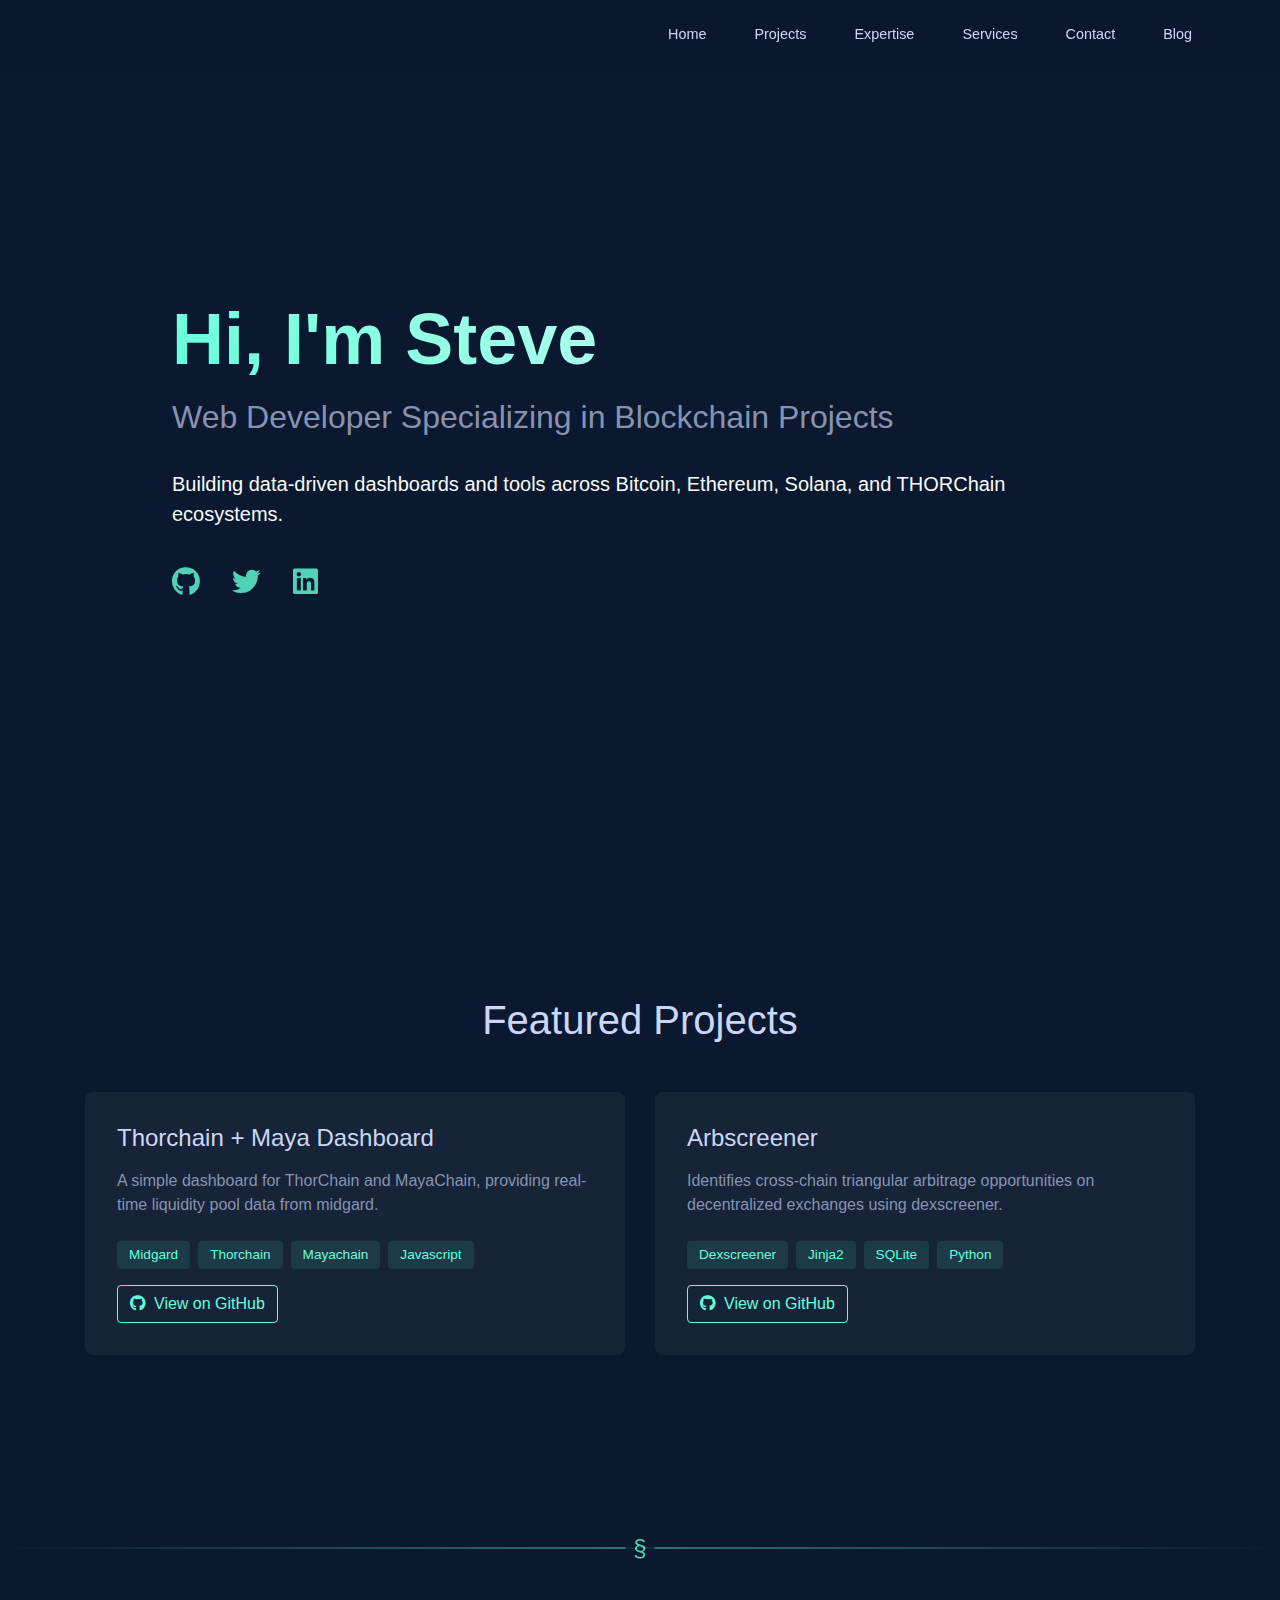
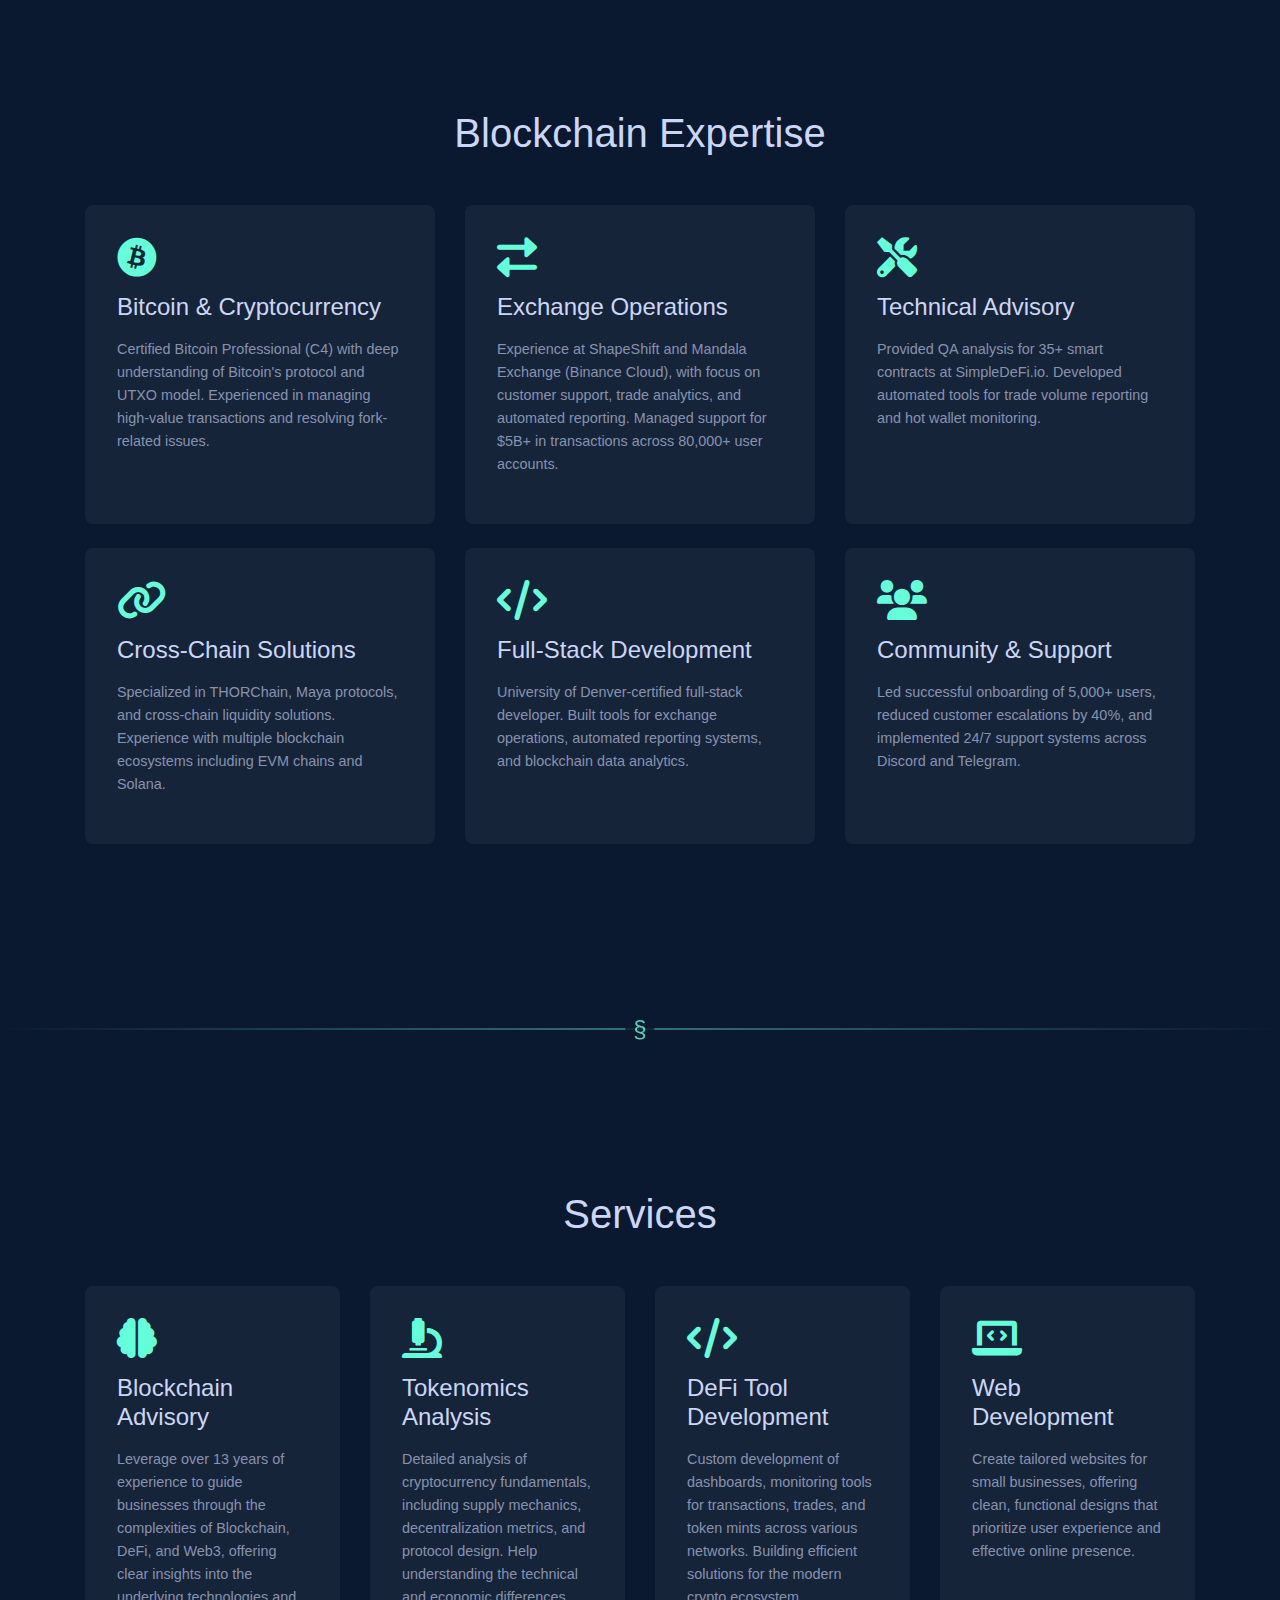
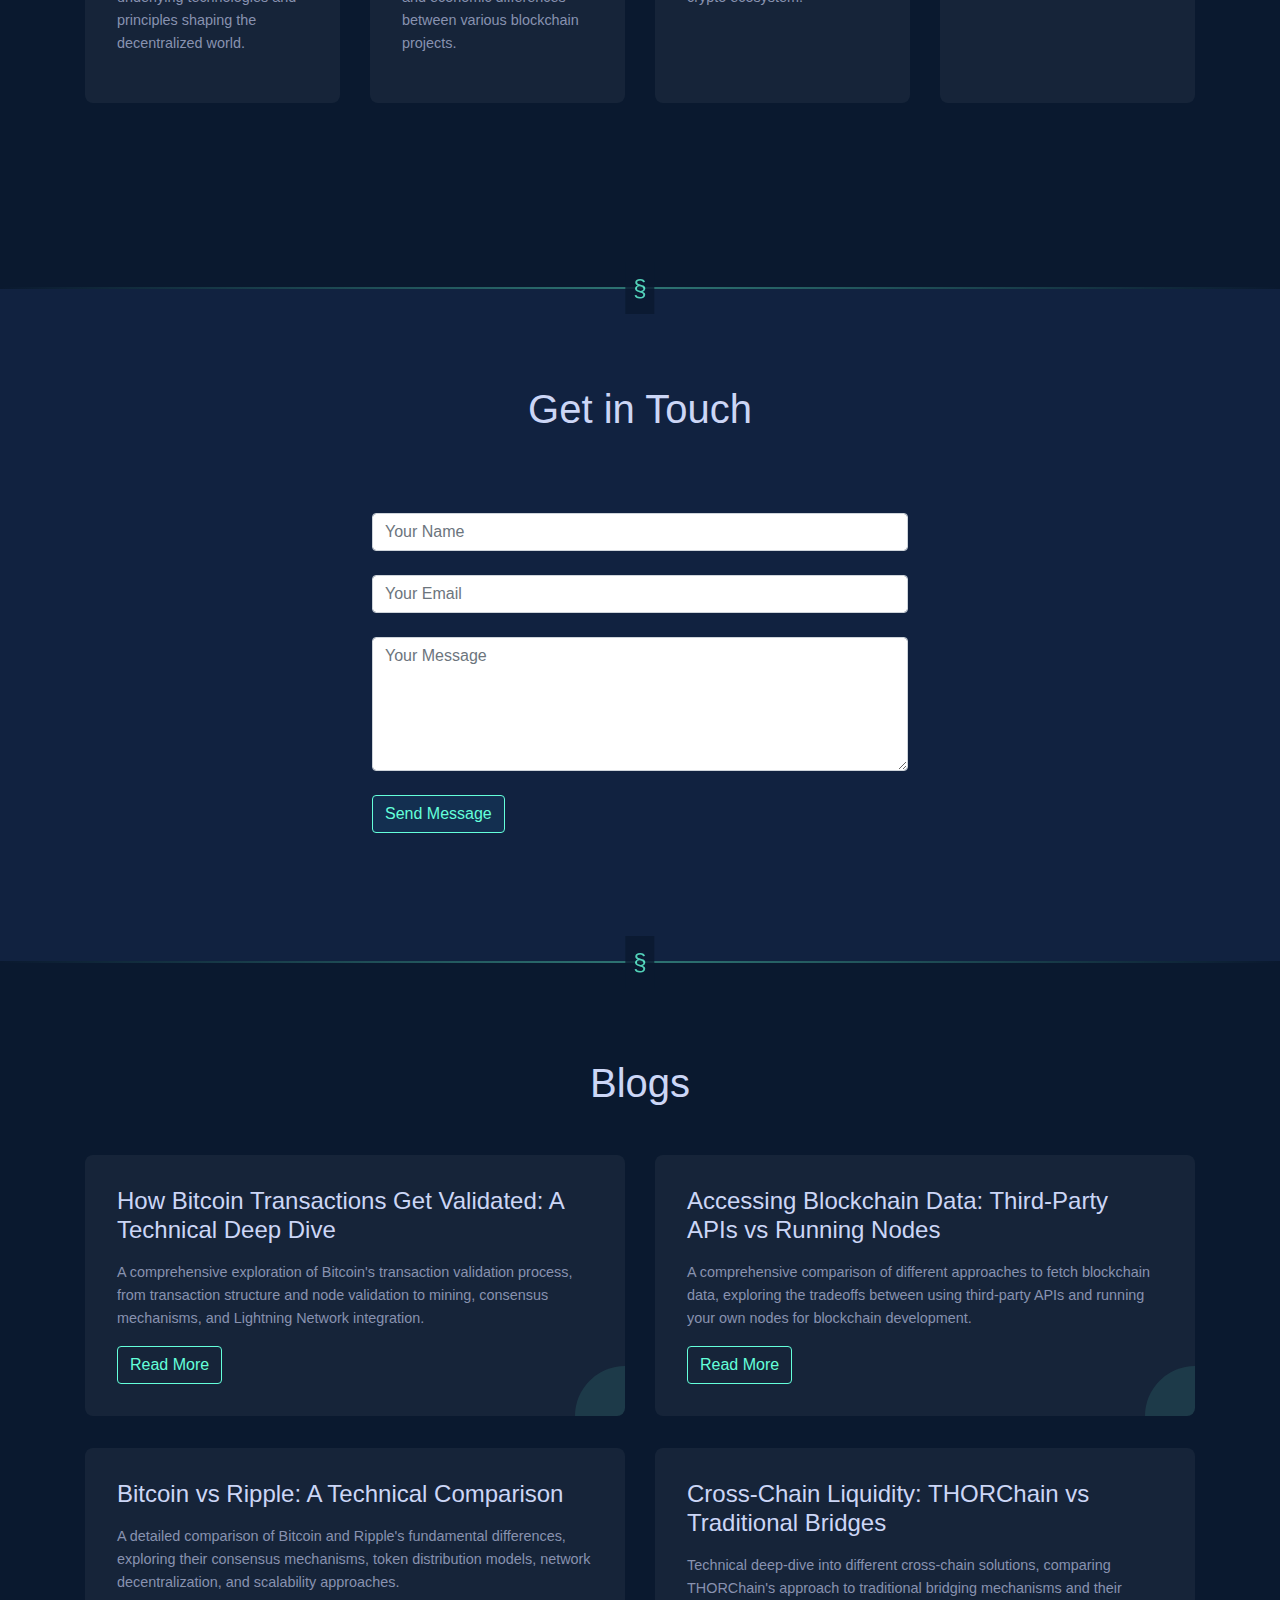
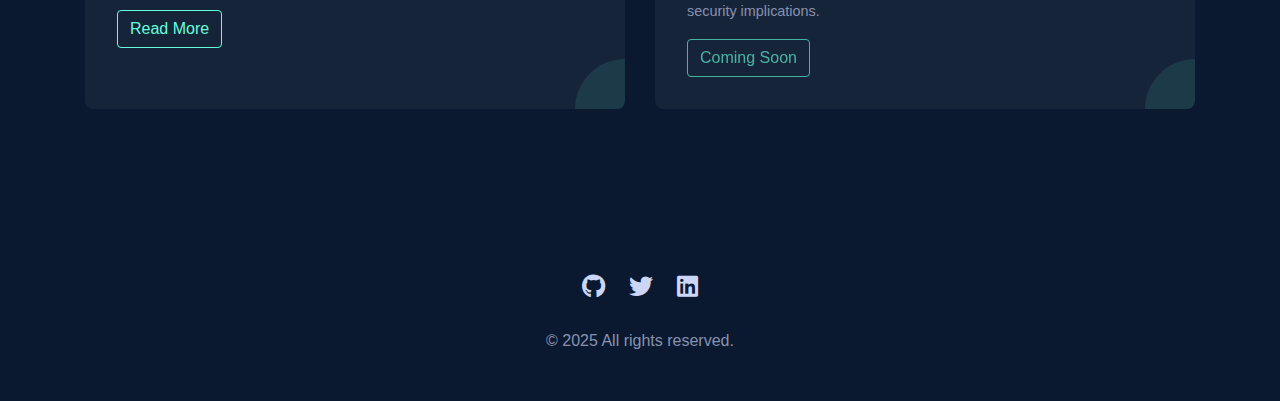
==== commit 90890069: "faster loading" ====
--- a/index.html
+++ b/index.html
@@ -5,15 +5,15 @@
     <meta name="viewport" content="width=device-width, initial-scale=1.0">
     
     <!-- Enhanced SEO Meta Tags -->
-    <meta name="description" content="Steve Howe - Blockchain Developer specializing in cryptocurrency, DeFi, and Web3 development. Former developer at Mandala Exchange and ShapeShift, based in Denver, Colorado and Dallas, Texas.">
-    <meta name="keywords" content="Steve Howe, Blockchain Developer, Cryptocurrency, Mandala Exchange, ShapeShift, Denver, Dallas, Colorado, Texas, DeFi, Web3">
+    <meta name="description" content="Steve Howe - Web Developer specializing in cryptocurrency, DeFi, and Web3 development. Former Mandala Exchange and ShapeShift, based in Denver, Colorado and Dallas, Texas.">
+    <meta name="keywords" content="Steve Howe, Web Developer, Cryptocurrency, Blockchain, Mandala Exchange, ShapeShift, Denver, Dallas, Colorado, Texas, DeFi, Web3">
     <meta name="author" content="Steve Howe">
     
     <!-- Open Graph / Social Media Meta Tags -->
-    <meta property="og:title" content="Steve Howe | Blockchain Developer Portfolio">
-    <meta property="og:description" content="Steve Howe - Blockchain Developer specializing in cryptocurrency, DeFi, and Web3 development. Former developer at Mandala Exchange and ShapeShift.">
+    <meta property="og:title" content="Steve Howe | Web Developer Portfolio">
+    <meta property="og:description" content="Steve Howe - Web Developer specializing in cryptocurrency, DeFi, and Web3 development. Former Mandala Exchange and ShapeShift.">
     <meta property="og:type" content="website">
-    <meta property="og:url" content="https://howe-steve.github.io/Portfolio/">
+    <meta property="og:url" content="https://howe-s.github.io/Portfolio/">
     
     <!-- JSON-LD Structured Data -->
     <script type="application/ld+json">
@@ -21,12 +21,12 @@
       "@context": "https://schema.org",
       "@type": "Person",
       "name": "Steve Howe",
-      "url": "https://howe-steve.github.io/Portfolio/",
+      "url": "https://howe-s.github.io/Portfolio/",
       "jobTitle": "Blockchain Analytics Developer",
       "description": "Blockchain analytics and cryptocurrency developer specializing in DeFi and Web3 development",
-      "url": "https://howe-steve.github.io/Portfolio/",
+      "url": "https://howe-s.github.io/Portfolio/",
       "sameAs": [
-        "https://github.com/howe-steve",
+        "https://github.com/howe-s",
         "https://x.com/bunt_btc",
         "https://www.linkedin.com/in/howe-s/"
       ],
@@ -35,11 +35,11 @@
         "addressRegion": ["Colorado", "Texas"],
         "addressLocality": ["Denver", "Dallas"]
       },
-      "knowsAbout": ["Blockchain", "Cryptocurrency", "DeFi", "Web3", "Mandala Exchange", "ShapeShift"]
+      "knowsAbout": ["Blockchain", "Cryptocurrency", "DeFi", "Web3", "Mandala Exchange", "ShapeShift", "Web Development", "Full-Stack Development", "Bitcoin", "Ethereum", "THORChain", "Maya", "Solana", "EVM", "Smart Contracts", "Python", "SQL", "SQLite", "Jinja2", "Midgard", "Dexscreener", "Bitcoin Transactions", "Blockchain Data", "Bitcoin vs Ripple", "Cross-Chain Liquidity", "THORChain vs Traditional Bridges"]
     }
     </script>
     
-    <title>Steve Howe | Blockchain Developer - Denver & Dallas Based Cryptocurrency Expert</title>
+    <title>Steve Howe | Web Developer - Denver & Dallas Based Cryptocurrency Expert</title>
     
     <!-- Prevent flash of white content -->
     <style>
@@ -64,12 +64,13 @@
         }
         body {
             font-family: system-ui, -apple-system, sans-serif;
+            color: #ccd6f6;
             background-color: var(--primary-color);
-            color: var(--light-color);
             margin: 0;
             opacity: 0;
             min-height: 100vh;
             width: 100%;
+
         }
         body.loaded {
             opacity: 1;
@@ -134,7 +135,7 @@
         <div class="container-home-content">
             <h1 class="container-home-heading">Hi, I'm Steve</h1>
             <h2 class="container-home-subheading">Web Developer Specializing in Blockchain Projects</h2>
-            <p class="lead text-light">Building data-driven DeFi applications and tools across Bitcoin, Ethereum, Solana, and THORChain ecosystems.</p>
+            <p class="lead text-light">Building data-driven dashboards and tools across Bitcoin, Ethereum, Solana, and THORChain ecosystems.</p>
             <div class="home-social-links">
                 <a href="https://github.com/howe-s" class="home-social-link" target="_blank" rel="noopener noreferrer">
                     <i class="fab fa-github"></i>
--- a/static/styles.css
+++ b/static/styles.css
@@ -165,6 +165,19 @@
     transform: translateY(-5px);
 }
 
+.project-card .btn-primary {
+    background-color: transparent;
+    border: 1px solid var(--secondary-color);
+    color: var(--secondary-color);
+}
+
+.project-card .btn-primary:hover {
+    background-color: rgba(100, 255, 218, 0.1);
+    border-color: var(--secondary-color);
+    color: var(--secondary-color);
+    transform: translateY(-2px);
+}
+
 #projects .col-md-6, #blog .col-md-6 {
     margin-bottom: 2rem;
     display: flex;
@@ -268,6 +281,19 @@
     padding: 2rem;
 }
 
+.contact-form .btn-primary {
+    color: var(--secondary-color);
+    background-color: rgba(39, 169, 225, 0.1);
+    border: 1px solid var(--secondary-color);
+}
+
+.contact-form .btn-primary:hover {
+    background-color: rgba(100, 255, 218, 0.1);
+    border-color: var(--secondary-color);
+    color: var(--secondary-color);
+    transform: translateY(-2px);
+}
+
 .form-control {
     background-color: var(--primary-color);
     border: 1px solid var(--border-color);
@@ -282,10 +308,7 @@
     box-shadow: 0 0 0 0.2rem rgba(100, 255, 218, 0.25);
 }
 
-.btn-primary {
-    background-color: transparent;
-    border: 1px solid var(--secondary-color);
-    color: var(--secondary-color);
+.btn-primary {    
     padding: 0.75rem 2rem;
     border-radius: 0.5rem;
     transition: all 0.3s ease;
@@ -294,6 +317,12 @@
 .btn-primary:hover {
     background-color: rgba(100, 255, 218, 0.1);
     transform: translateY(-2px);
+}
+
+.btn-primary.mt-3.disabled {
+    background-color: transparent;
+    border: 1px solid var(--secondary-color);
+    color: var(--secondary-color);
 }
 
 /* Footer */
@@ -393,7 +422,7 @@
 .section-divider {
     width: 100%;
     height: 2px;
-    background-color: var(--primary-color);
+    /* background-color: var(--primary-color); */
     position: relative;
     margin: 0;
     padding: 0;
@@ -422,7 +451,7 @@
     left: 50%;
     top: 50%;
     transform: translate(-50%, -50%);
-    /* background-color: var(--primary-color); */
+    background-color: var(--primary-color);
     color: var(--secondary-color);
     padding: 0.5rem;
     font-size: 1.5rem;
--- a/static/styles.css
+++ b/static/styles.css
@@ -165,6 +165,19 @@
     transform: translateY(-5px);
 }
 
+.project-card .btn-primary {
+    background-color: transparent;
+    border: 1px solid var(--secondary-color);
+    color: var(--secondary-color);
+}
+
+.project-card .btn-primary:hover {
+    background-color: rgba(100, 255, 218, 0.1);
+    border-color: var(--secondary-color);
+    color: var(--secondary-color);
+    transform: translateY(-2px);
+}
+
 #projects .col-md-6, #blog .col-md-6 {
     margin-bottom: 2rem;
     display: flex;
@@ -268,6 +281,19 @@
     padding: 2rem;
 }
 
+.contact-form .btn-primary {
+    color: var(--secondary-color);
+    background-color: rgba(39, 169, 225, 0.1);
+    border: 1px solid var(--secondary-color);
+}
+
+.contact-form .btn-primary:hover {
+    background-color: rgba(100, 255, 218, 0.1);
+    border-color: var(--secondary-color);
+    color: var(--secondary-color);
+    transform: translateY(-2px);
+}
+
 .form-control {
     background-color: var(--primary-color);
     border: 1px solid var(--border-color);
@@ -282,10 +308,7 @@
     box-shadow: 0 0 0 0.2rem rgba(100, 255, 218, 0.25);
 }
 
-.btn-primary {
-    background-color: transparent;
-    border: 1px solid var(--secondary-color);
-    color: var(--secondary-color);
+.btn-primary {    
     padding: 0.75rem 2rem;
     border-radius: 0.5rem;
     transition: all 0.3s ease;
@@ -294,6 +317,12 @@
 .btn-primary:hover {
     background-color: rgba(100, 255, 218, 0.1);
     transform: translateY(-2px);
+}
+
+.btn-primary.mt-3.disabled {
+    background-color: transparent;
+    border: 1px solid var(--secondary-color);
+    color: var(--secondary-color);
 }
 
 /* Footer */
@@ -393,7 +422,7 @@
 .section-divider {
     width: 100%;
     height: 2px;
-    background-color: var(--primary-color);
+    /* background-color: var(--primary-color); */
     position: relative;
     margin: 0;
     padding: 0;
@@ -422,7 +451,7 @@
     left: 50%;
     top: 50%;
     transform: translate(-50%, -50%);
-    /* background-color: var(--primary-color); */
+    background-color: var(--primary-color);
     color: var(--secondary-color);
     padding: 0.5rem;
     font-size: 1.5rem;
--- a/static/styles.css
+++ b/static/styles.css
@@ -165,6 +165,19 @@
     transform: translateY(-5px);
 }
 
+.project-card .btn-primary {
+    background-color: transparent;
+    border: 1px solid var(--secondary-color);
+    color: var(--secondary-color);
+}
+
+.project-card .btn-primary:hover {
+    background-color: rgba(100, 255, 218, 0.1);
+    border-color: var(--secondary-color);
+    color: var(--secondary-color);
+    transform: translateY(-2px);
+}
+
 #projects .col-md-6, #blog .col-md-6 {
     margin-bottom: 2rem;
     display: flex;
@@ -268,6 +281,19 @@
     padding: 2rem;
 }
 
+.contact-form .btn-primary {
+    color: var(--secondary-color);
+    background-color: rgba(39, 169, 225, 0.1);
+    border: 1px solid var(--secondary-color);
+}
+
+.contact-form .btn-primary:hover {
+    background-color: rgba(100, 255, 218, 0.1);
+    border-color: var(--secondary-color);
+    color: var(--secondary-color);
+    transform: translateY(-2px);
+}
+
 .form-control {
     background-color: var(--primary-color);
     border: 1px solid var(--border-color);
@@ -282,10 +308,7 @@
     box-shadow: 0 0 0 0.2rem rgba(100, 255, 218, 0.25);
 }
 
-.btn-primary {
-    background-color: transparent;
-    border: 1px solid var(--secondary-color);
-    color: var(--secondary-color);
+.btn-primary {    
     padding: 0.75rem 2rem;
     border-radius: 0.5rem;
     transition: all 0.3s ease;
@@ -294,6 +317,12 @@
 .btn-primary:hover {
     background-color: rgba(100, 255, 218, 0.1);
     transform: translateY(-2px);
+}
+
+.btn-primary.mt-3.disabled {
+    background-color: transparent;
+    border: 1px solid var(--secondary-color);
+    color: var(--secondary-color);
 }
 
 /* Footer */
@@ -393,7 +422,7 @@
 .section-divider {
     width: 100%;
     height: 2px;
-    background-color: var(--primary-color);
+    /* background-color: var(--primary-color); */
     position: relative;
     margin: 0;
     padding: 0;
@@ -422,7 +451,7 @@
     left: 50%;
     top: 50%;
     transform: translate(-50%, -50%);
-    /* background-color: var(--primary-color); */
+    background-color: var(--primary-color);
     color: var(--secondary-color);
     padding: 0.5rem;
     font-size: 1.5rem;
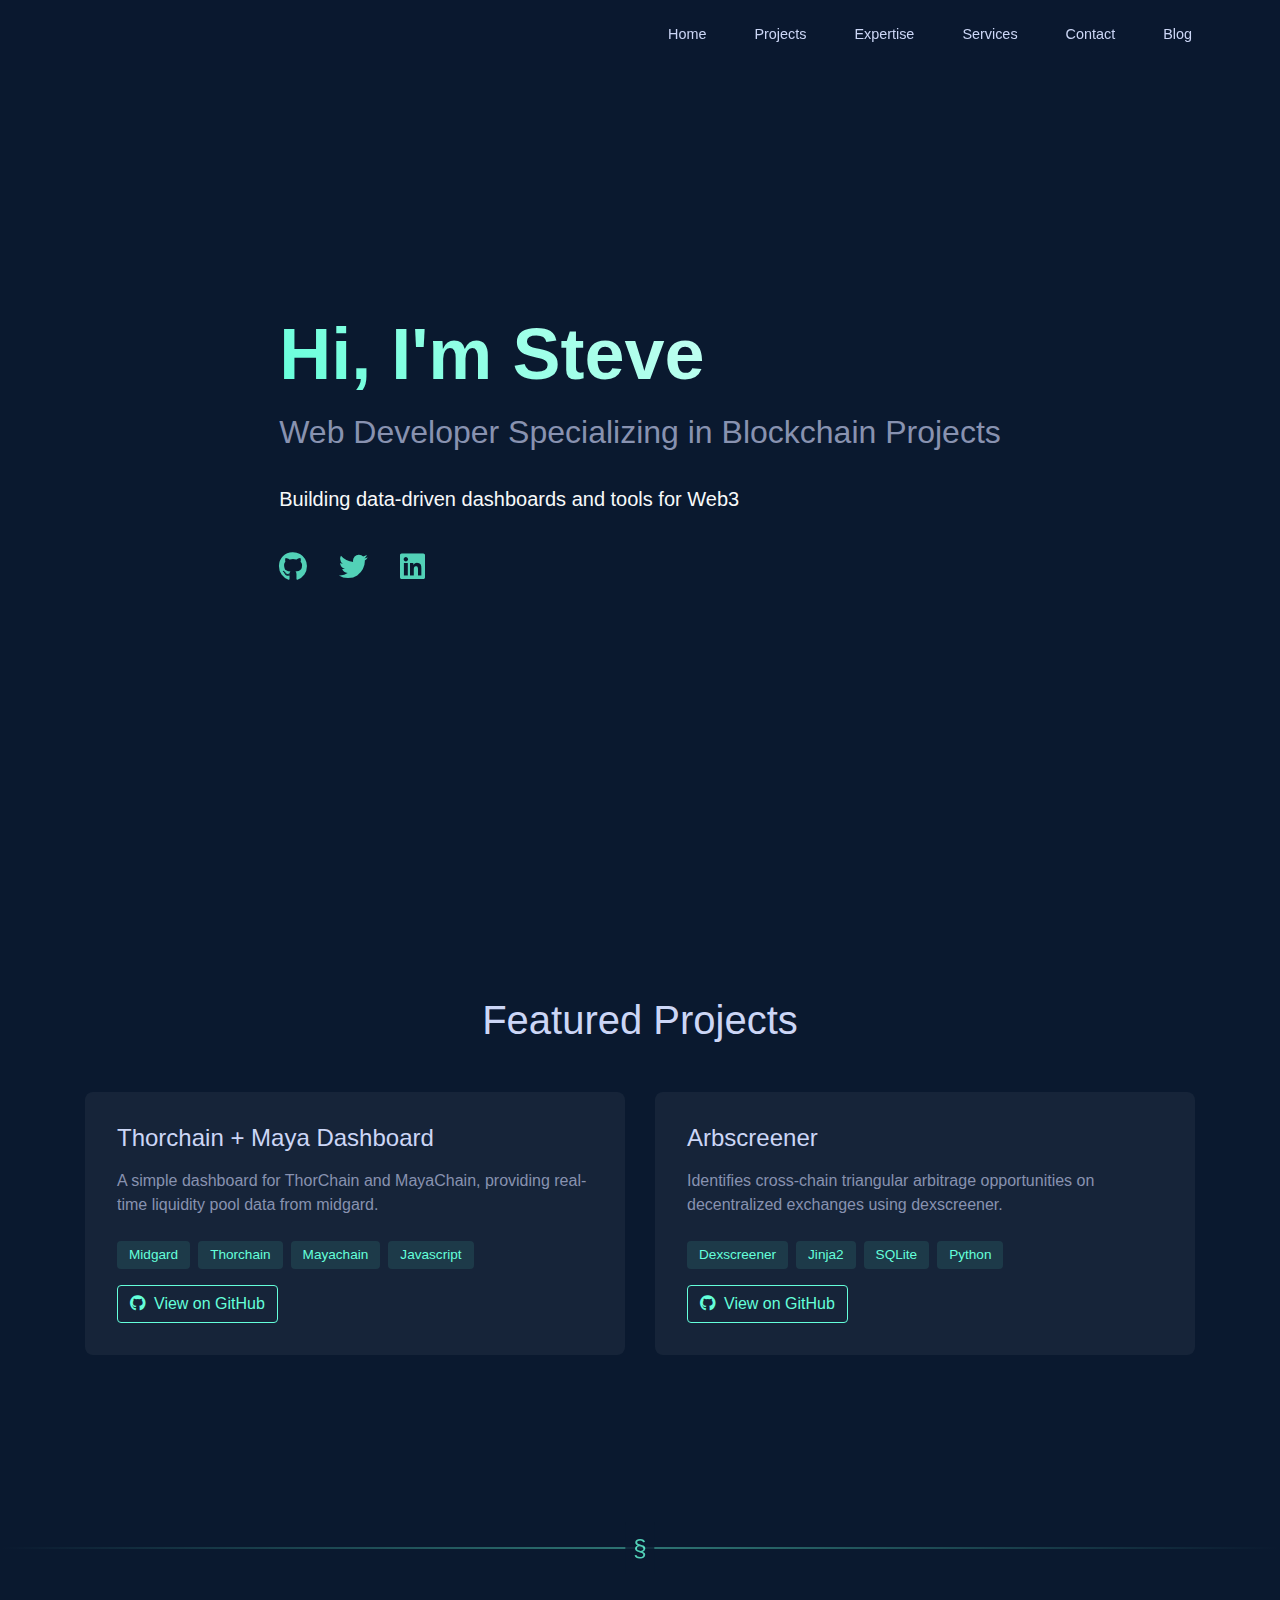
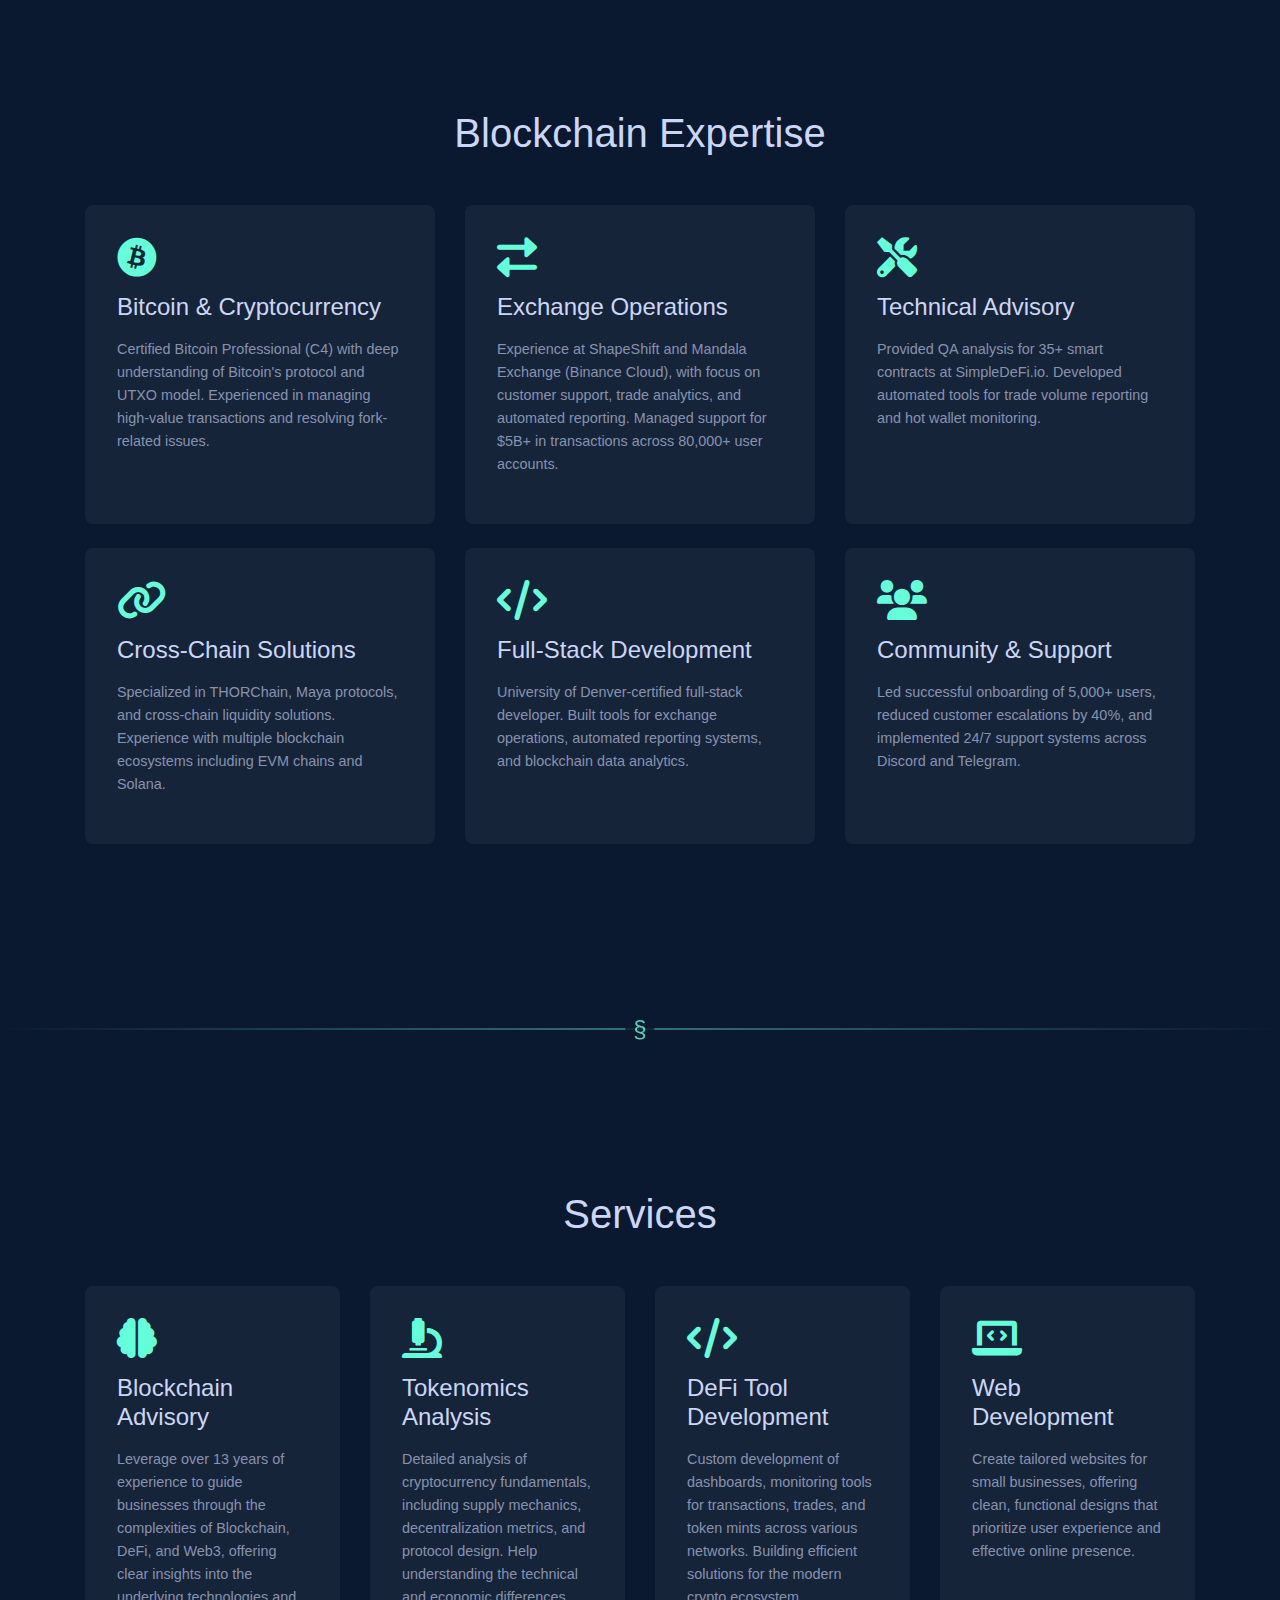
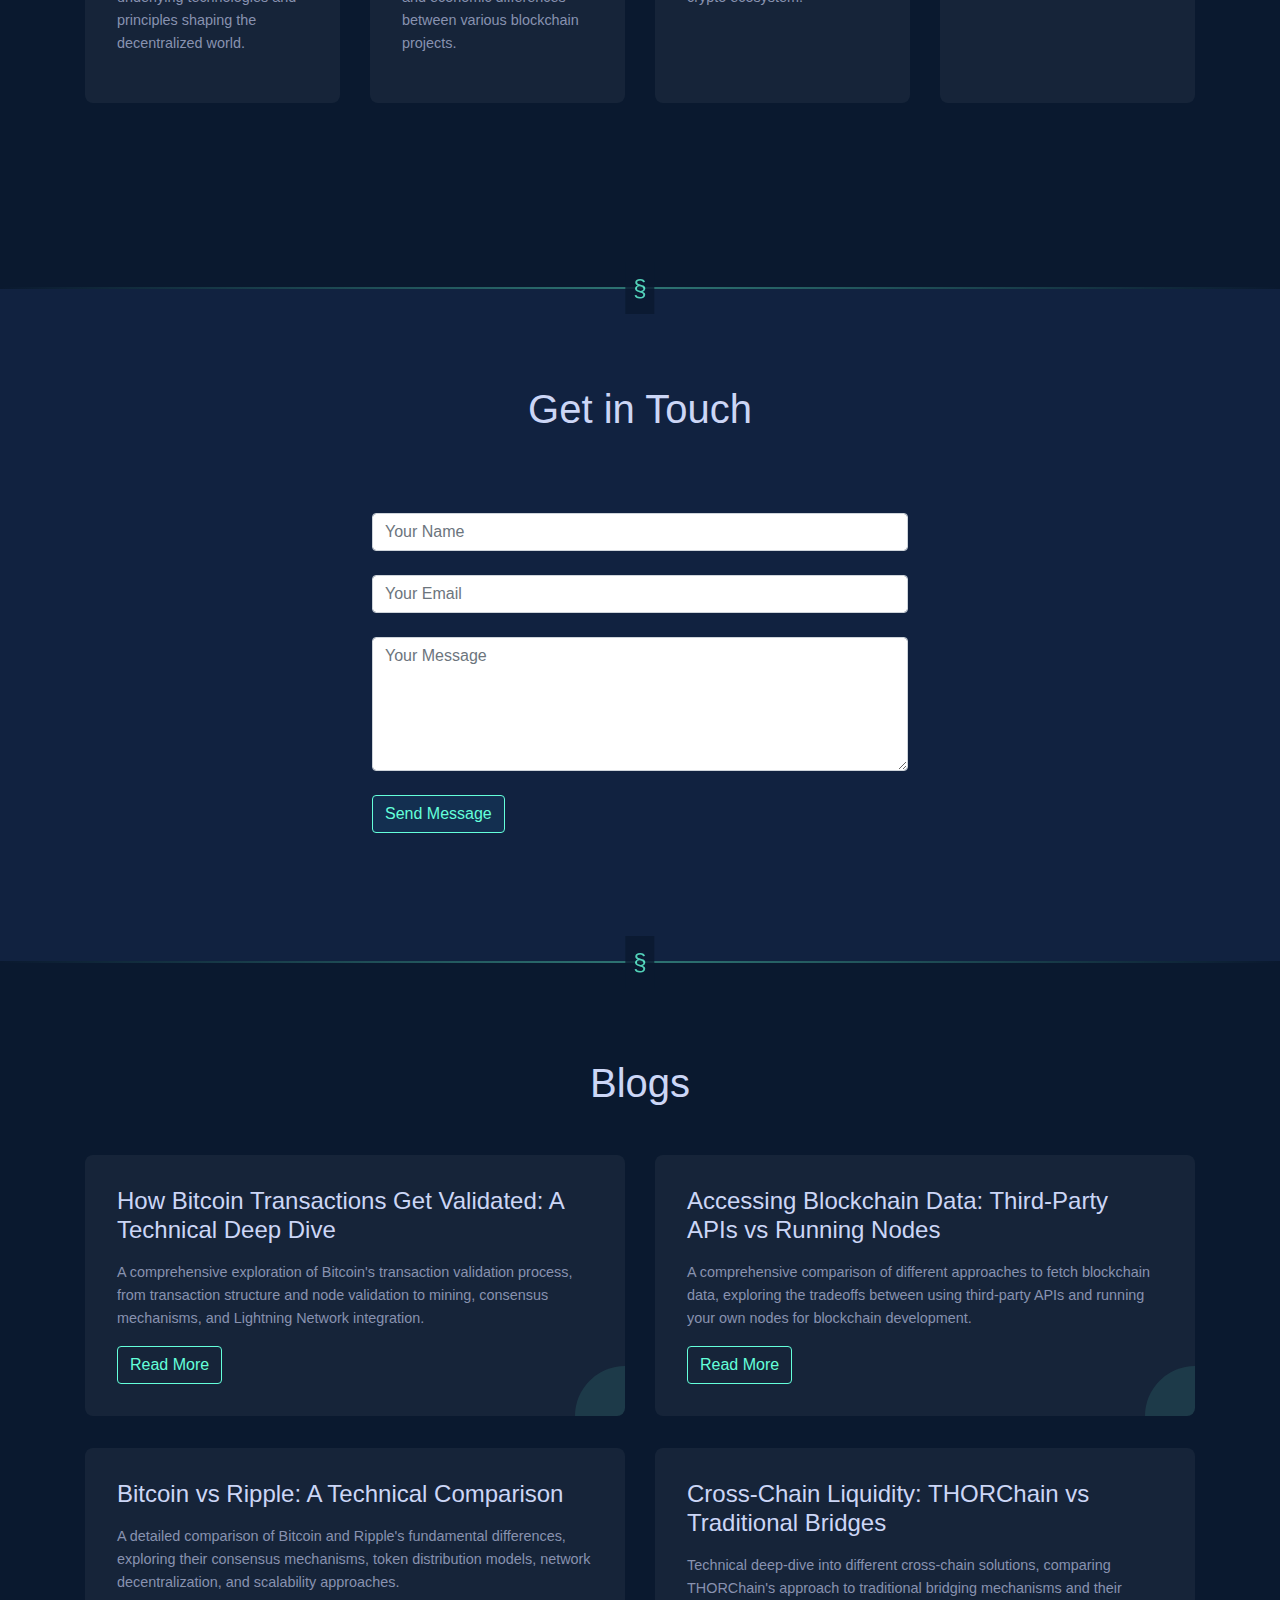
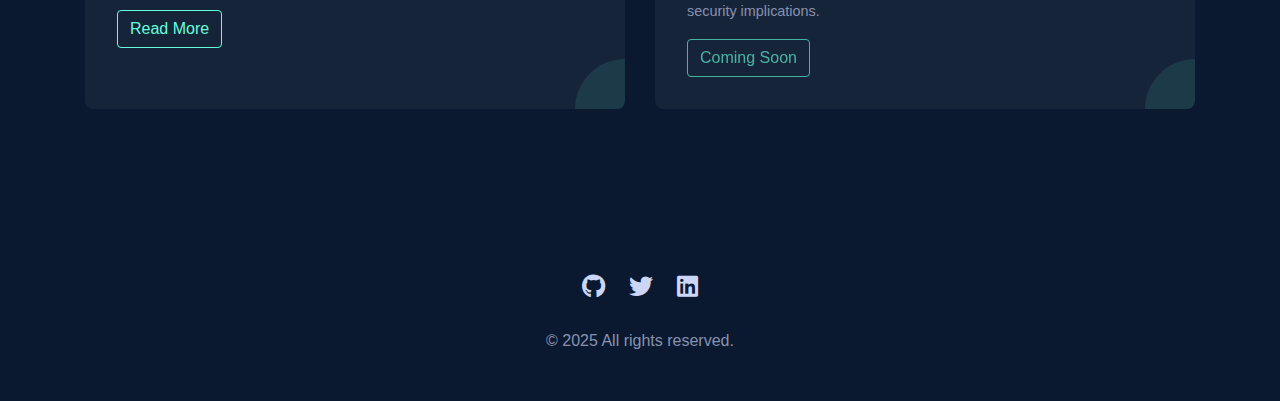
==== commit 8ba81e9d: "clarity" ====
--- a/index.html
+++ b/index.html
@@ -135,7 +135,7 @@
         <div class="container-home-content">
             <h1 class="container-home-heading">Hi, I'm Steve</h1>
             <h2 class="container-home-subheading">Web Developer Specializing in Blockchain Projects</h2>
-            <p class="lead text-light">Building data-driven dashboards and tools across Bitcoin, Ethereum, Solana, and THORChain ecosystems.</p>
+            <p class="lead text-light">Building data-driven dashboards and tools for Web3</p>
             <div class="home-social-links">
                 <a href="https://github.com/howe-s" class="home-social-link" target="_blank" rel="noopener noreferrer">
                     <i class="fab fa-github"></i>
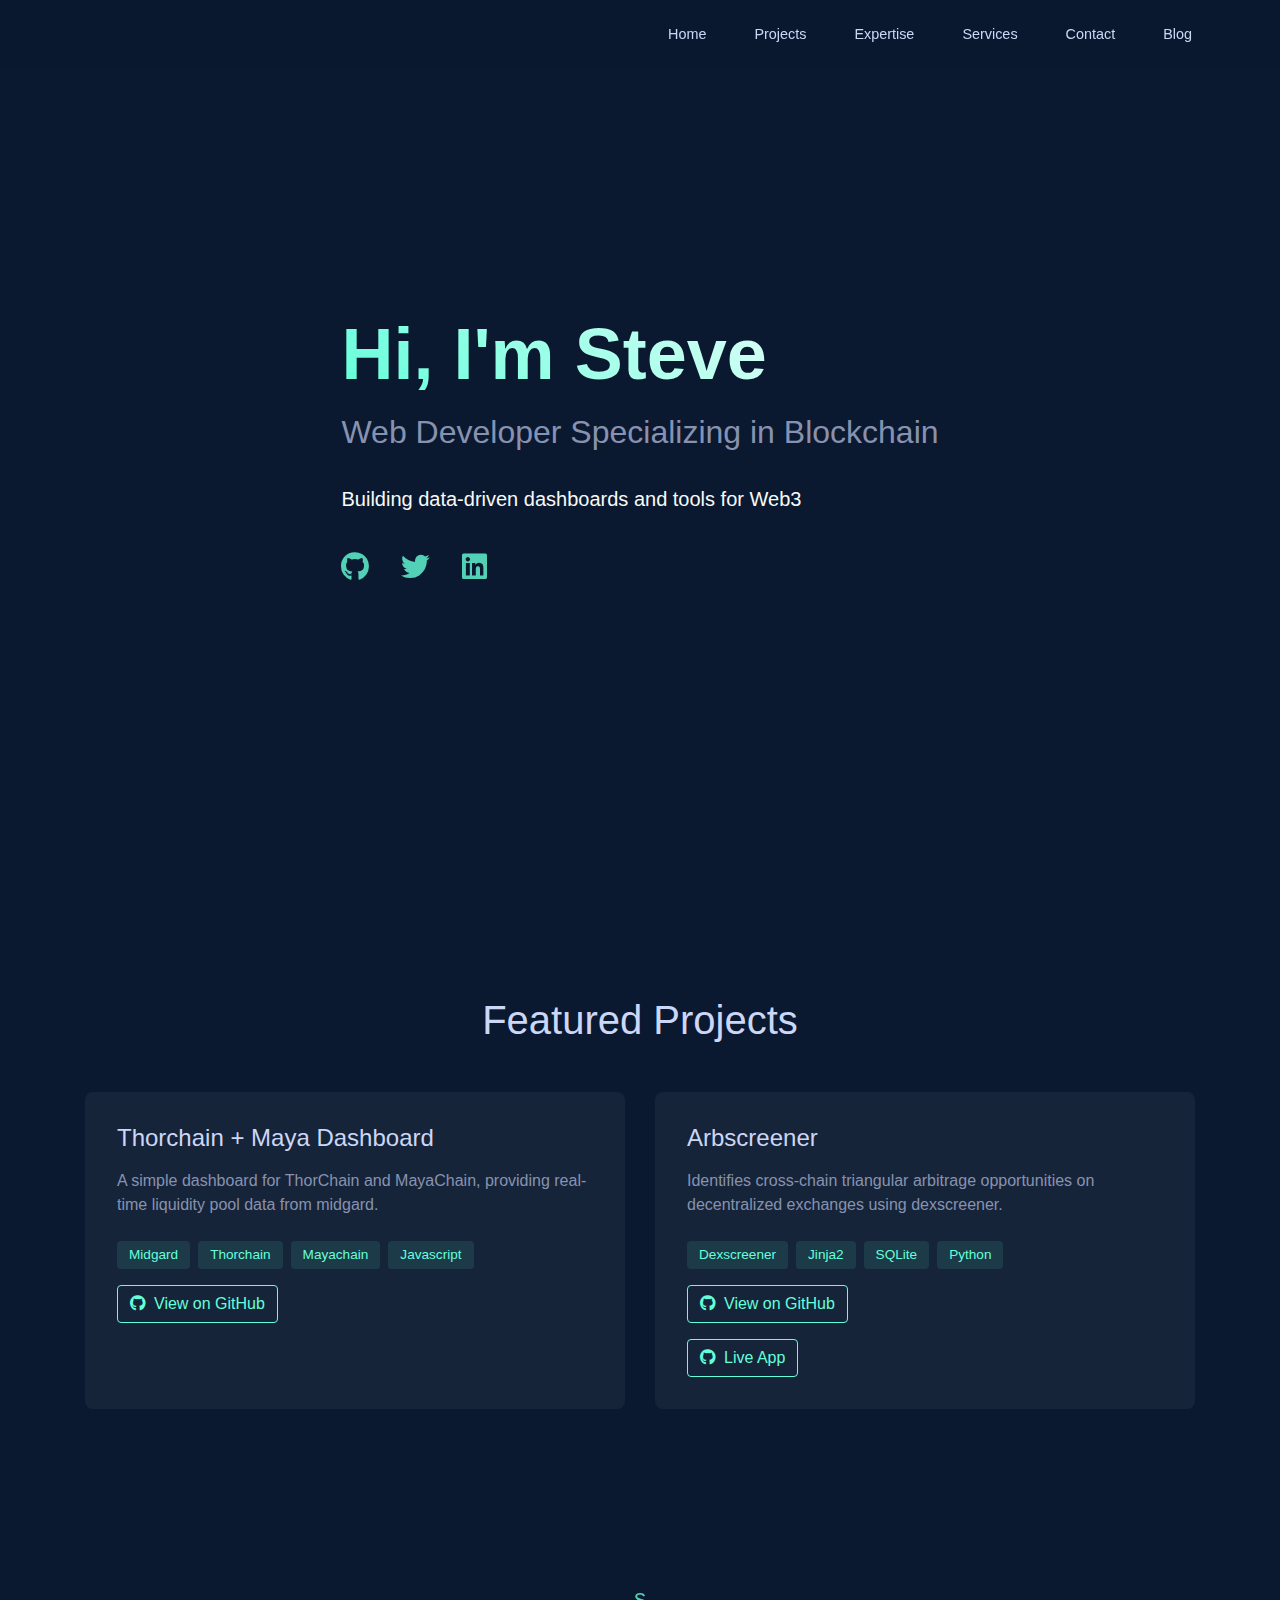
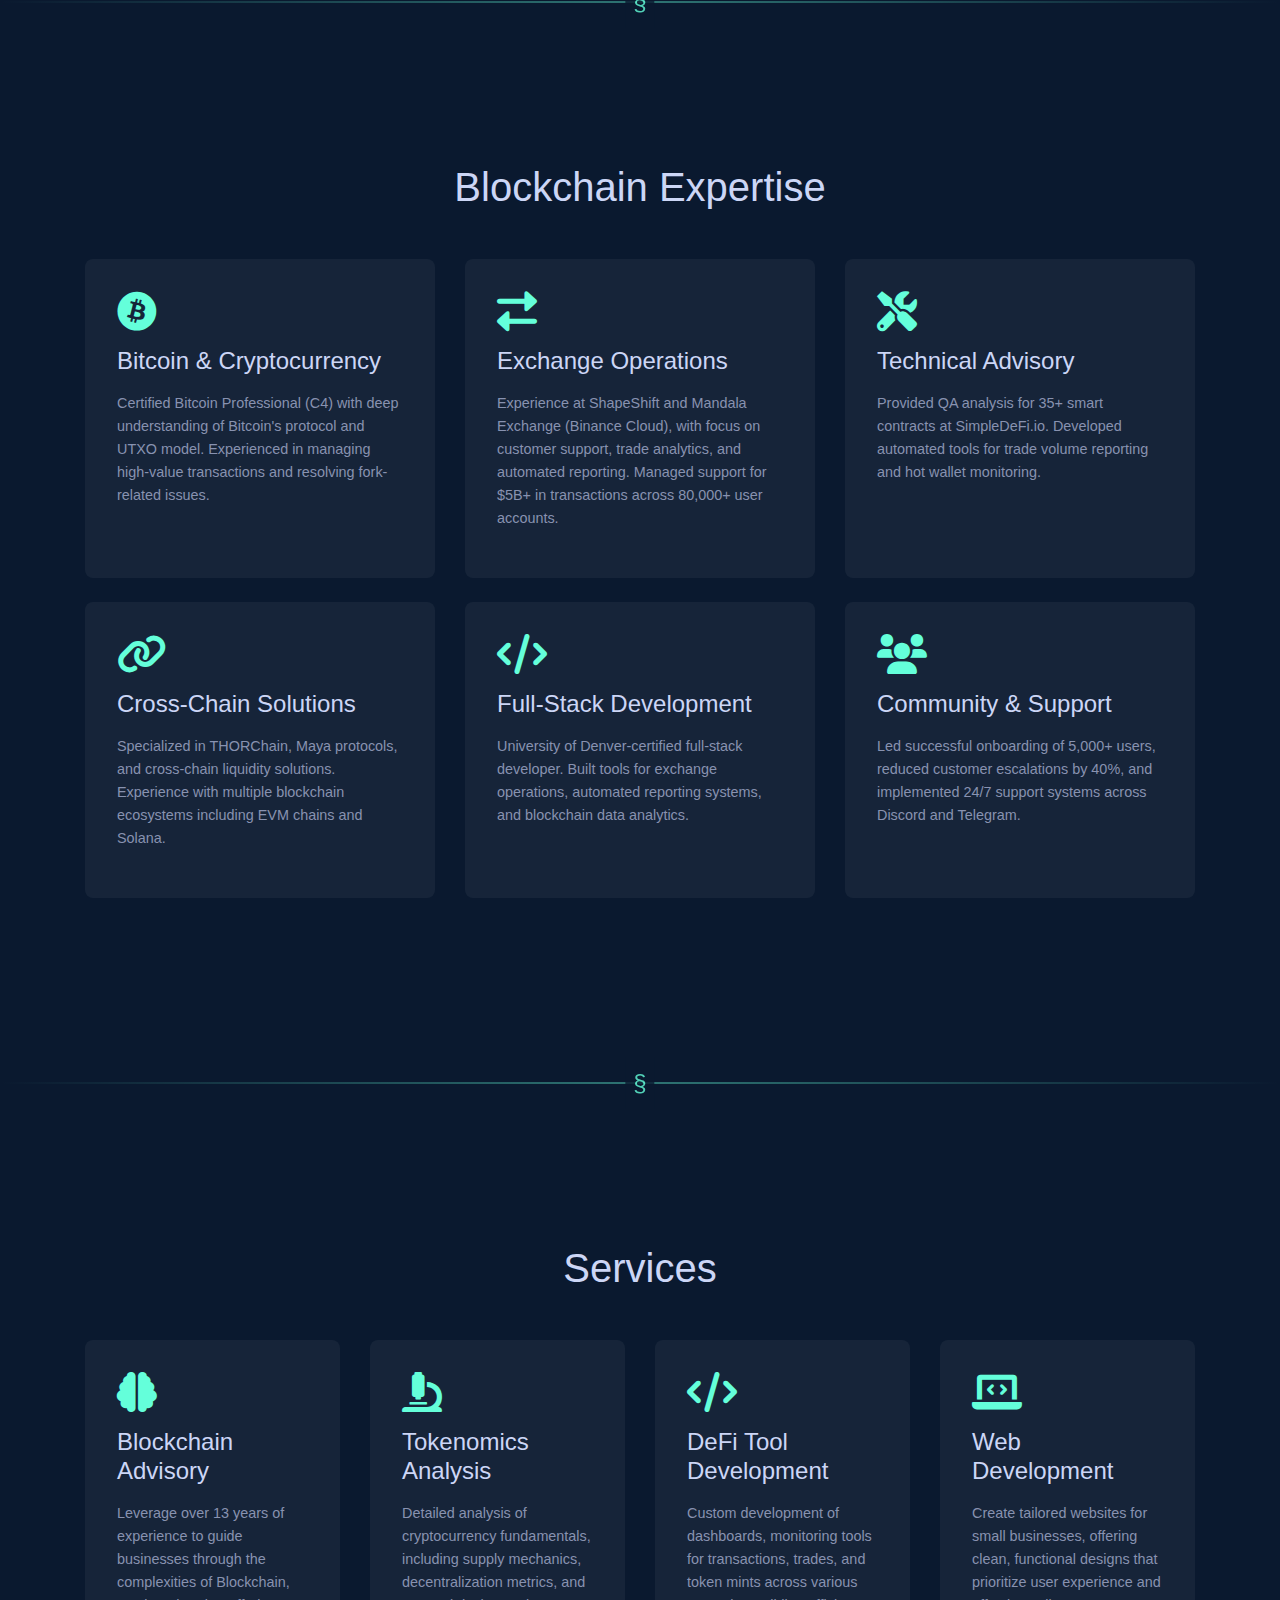
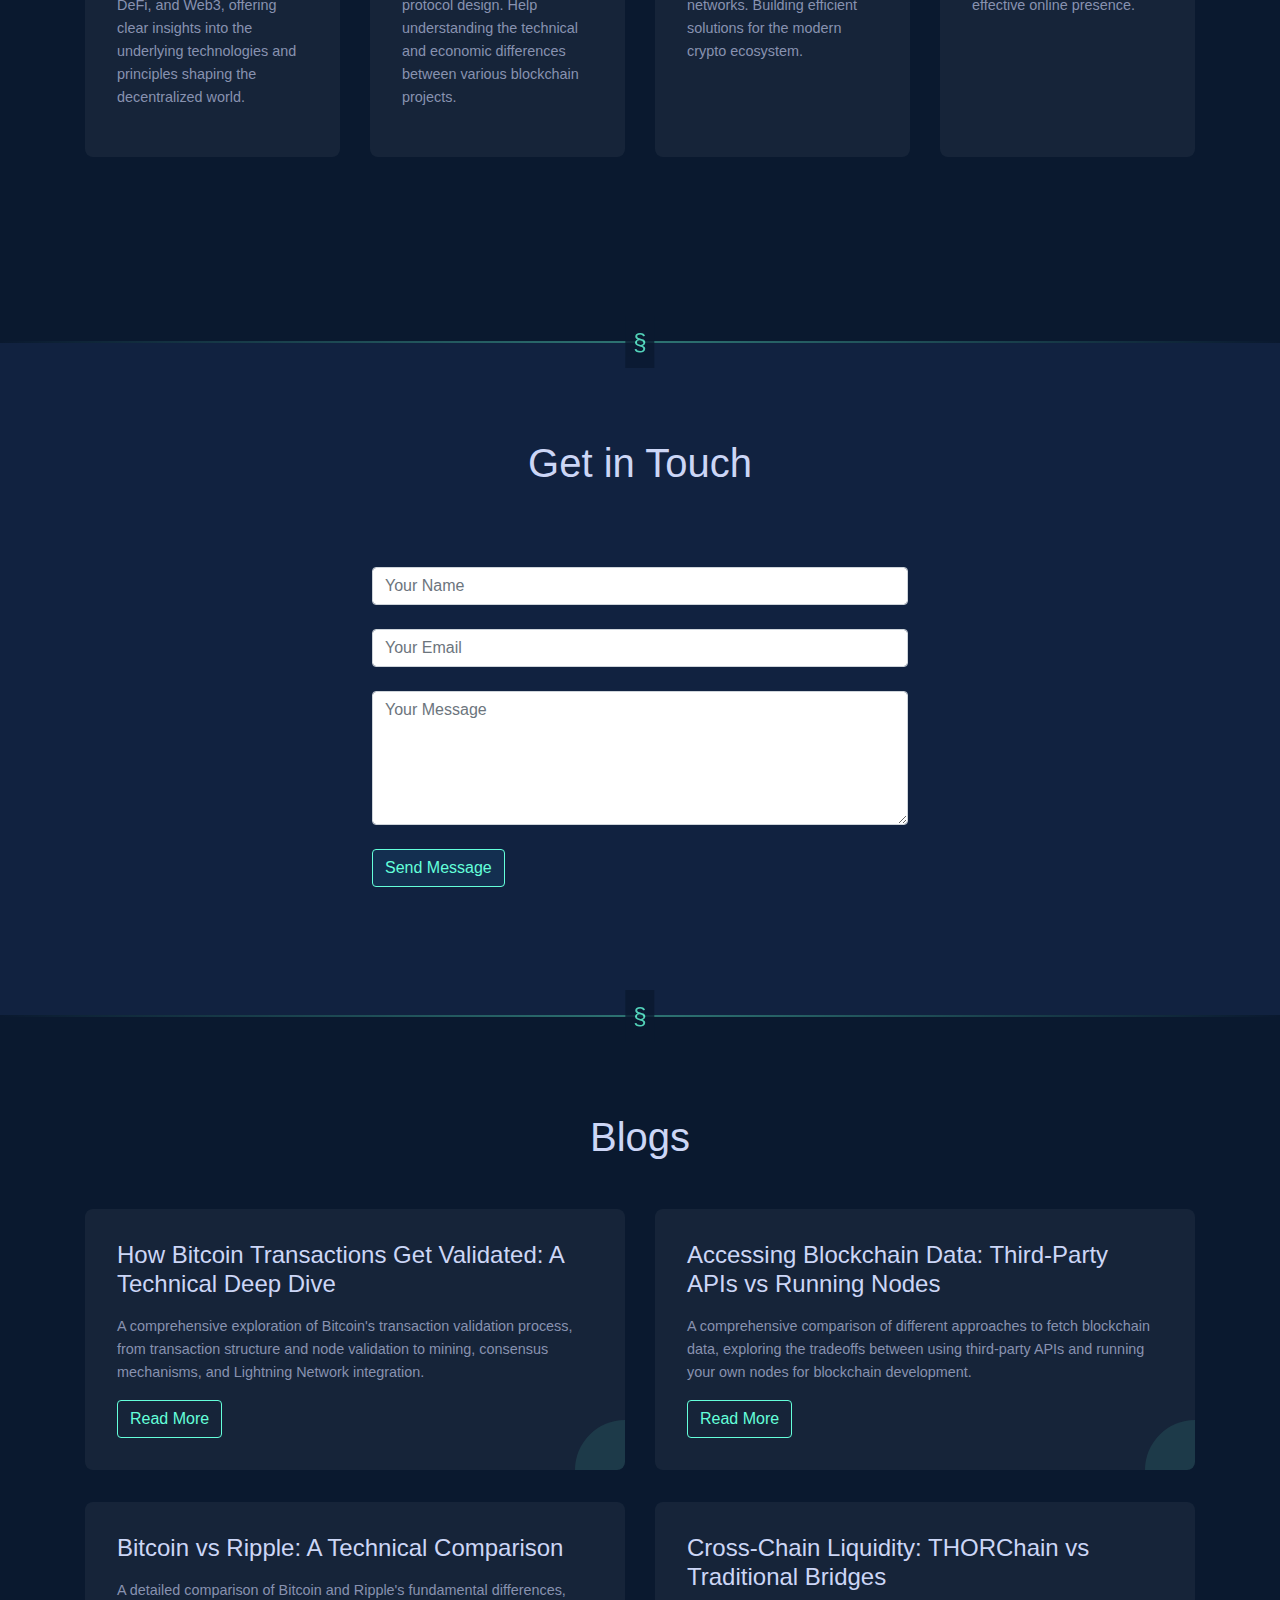
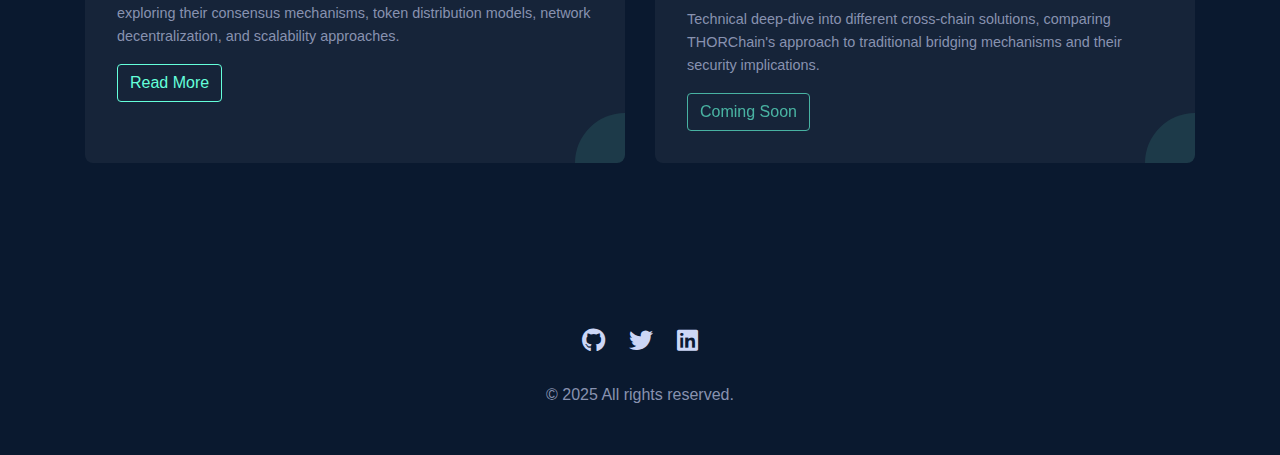
==== commit 2c81f1e3: "added live app for arbscreener" ====
--- a/index.html
+++ b/index.html
@@ -21,9 +21,8 @@
       "@context": "https://schema.org",
       "@type": "Person",
       "name": "Steve Howe",
-      "url": "https://howe-s.github.io/Portfolio/",
-      "jobTitle": "Blockchain Analytics Developer",
-      "description": "Blockchain analytics and cryptocurrency developer specializing in DeFi and Web3 development",
+      "jobTitle": "Blockchain & DeFi Developer",
+      "description": "Full-stack developer specializing in blockchain technology and decentralized finance. Expert in building cross-chain solutions and DeFi analytics tools across Bitcoin, Ethereum, and THORChain networks.",
       "url": "https://howe-s.github.io/Portfolio/",
       "sameAs": [
         "https://github.com/howe-s",
@@ -35,7 +34,16 @@
         "addressRegion": ["Colorado", "Texas"],
         "addressLocality": ["Denver", "Dallas"]
       },
-      "knowsAbout": ["Blockchain", "Cryptocurrency", "DeFi", "Web3", "Mandala Exchange", "ShapeShift", "Web Development", "Full-Stack Development", "Bitcoin", "Ethereum", "THORChain", "Maya", "Solana", "EVM", "Smart Contracts", "Python", "SQL", "SQLite", "Jinja2", "Midgard", "Dexscreener", "Bitcoin Transactions", "Blockchain Data", "Bitcoin vs Ripple", "Cross-Chain Liquidity", "THORChain vs Traditional Bridges"]
+      "knowsAbout": [
+        "Bitcoin protocol",
+        "Ethereum smart contracts",
+        "THORChain liquidity pools",
+        "DeFi architecture",
+        "Cryptocurrency exchange operations",
+        "Blockchain security",
+        "Cross-chain solutions",
+        "Web3 development"
+      ]
     }
     </script>
     
@@ -134,7 +142,7 @@
     <section id="home">
         <div class="container-home-content">
             <h1 class="container-home-heading">Hi, I'm Steve</h1>
-            <h2 class="container-home-subheading">Web Developer Specializing in Blockchain Projects</h2>
+            <h2 class="container-home-subheading">Web Developer Specializing in Blockchain</h2>
             <p class="lead text-light">Building data-driven dashboards and tools for Web3</p>
             <div class="home-social-links">
                 <a href="https://github.com/howe-s" class="home-social-link" target="_blank" rel="noopener noreferrer">
@@ -168,7 +176,7 @@
                             <a href="https://github.com/howe-steve/thorchain-dashboard" class="btn btn-primary">
                                 <i class="fab fa-github mr-2"></i>View on GitHub
                             </a>
-                        </div>
+                        </div>                        
                     </div>
                 </div>
                 <div class="col-md-6">
@@ -186,6 +194,11 @@
                                 <i class="fab fa-github mr-2"></i>View on GitHub
                             </a>
                         </div>
+                        <div class="mt-3">
+                            <a href="https://arbscreener.up.railway.app/" class="btn btn-primary">
+                                <i class="fab fa-github mr-2"></i>Live App
+                            </a>
+                        </div>
                     </div>
                 </div>
             </div>
